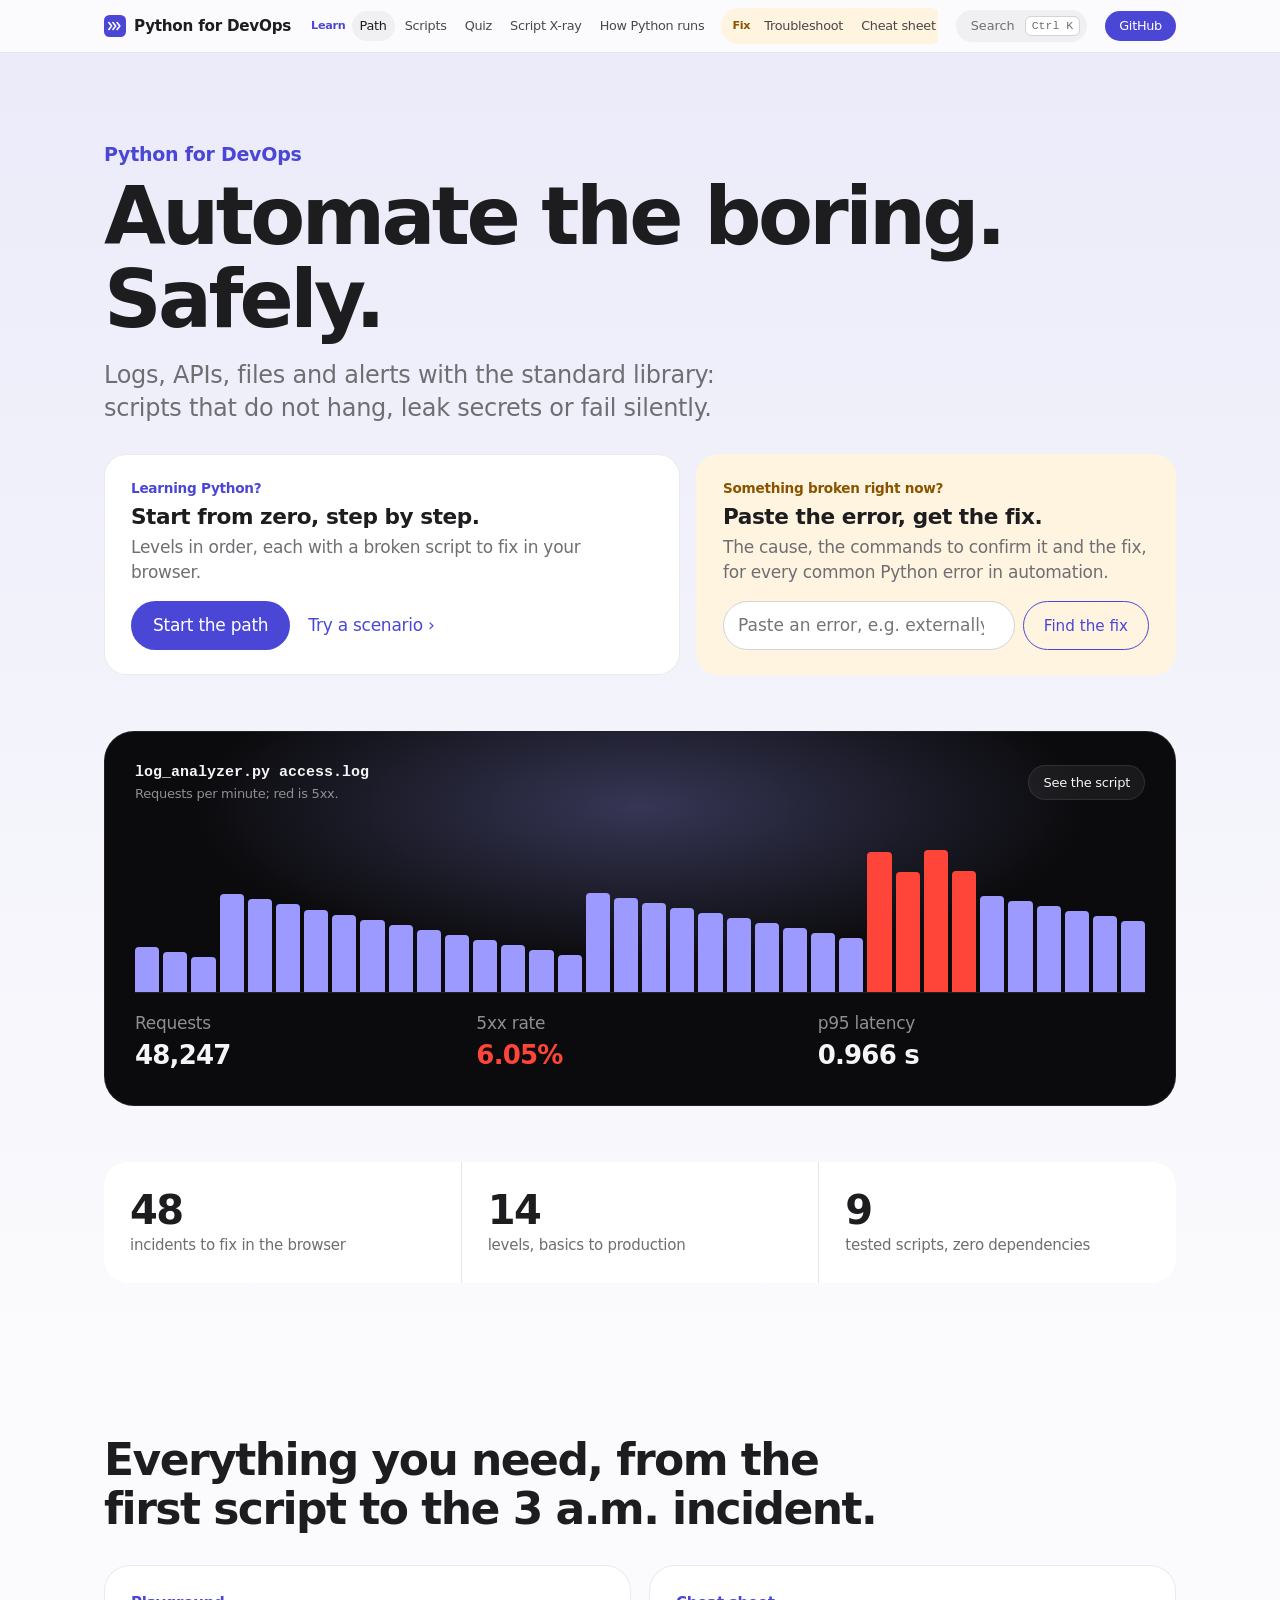
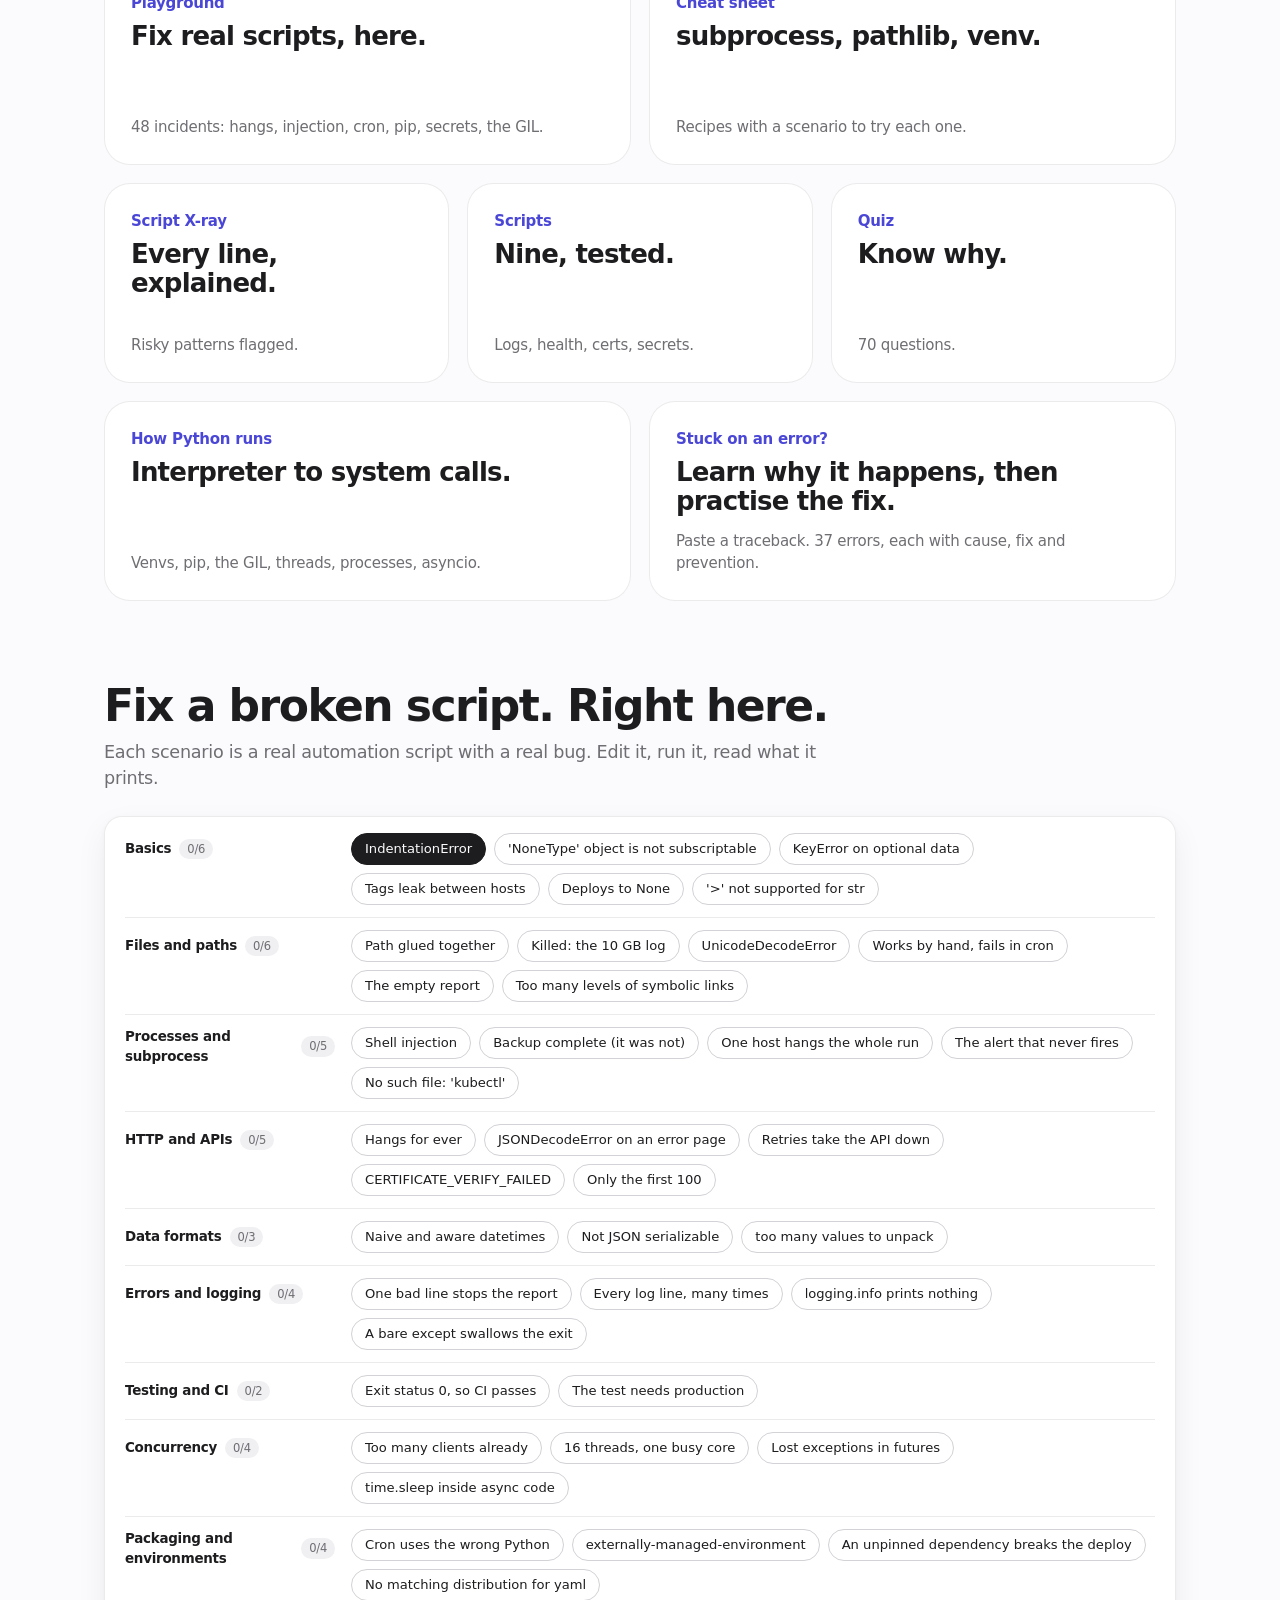
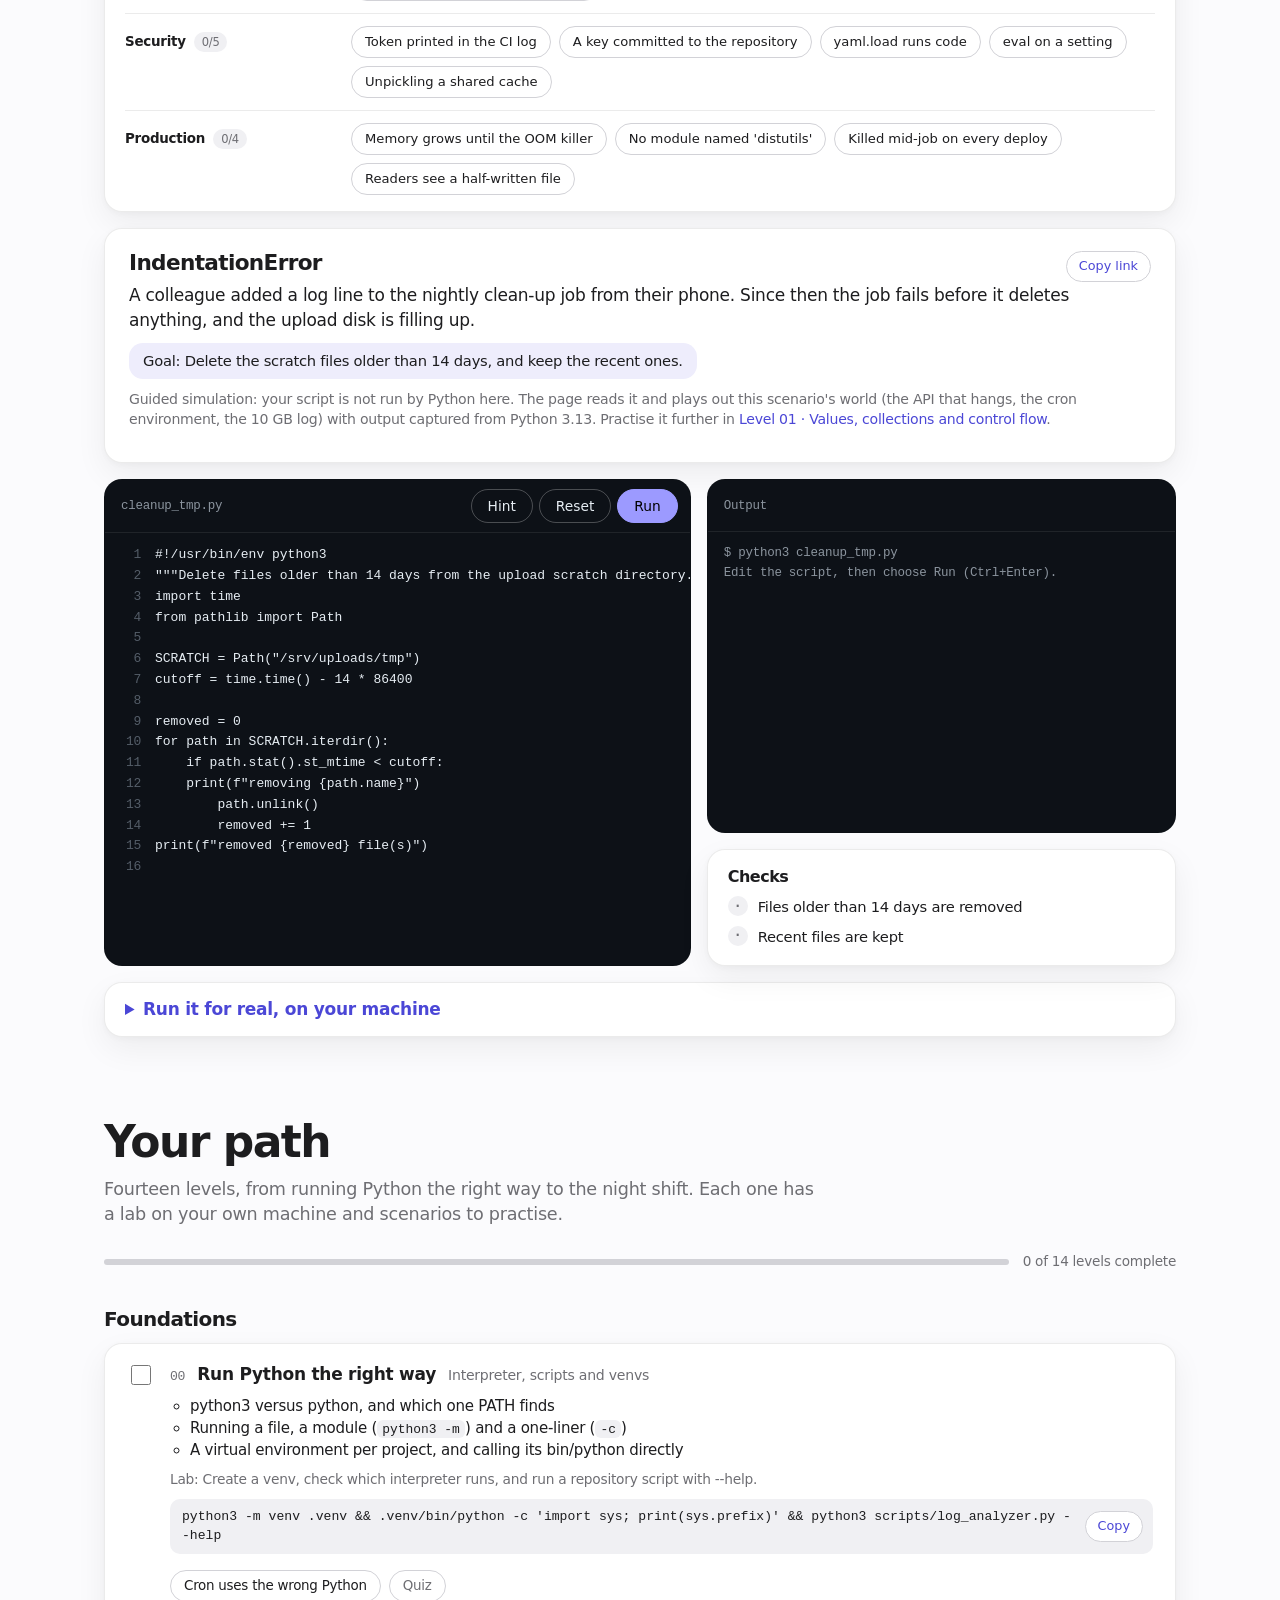
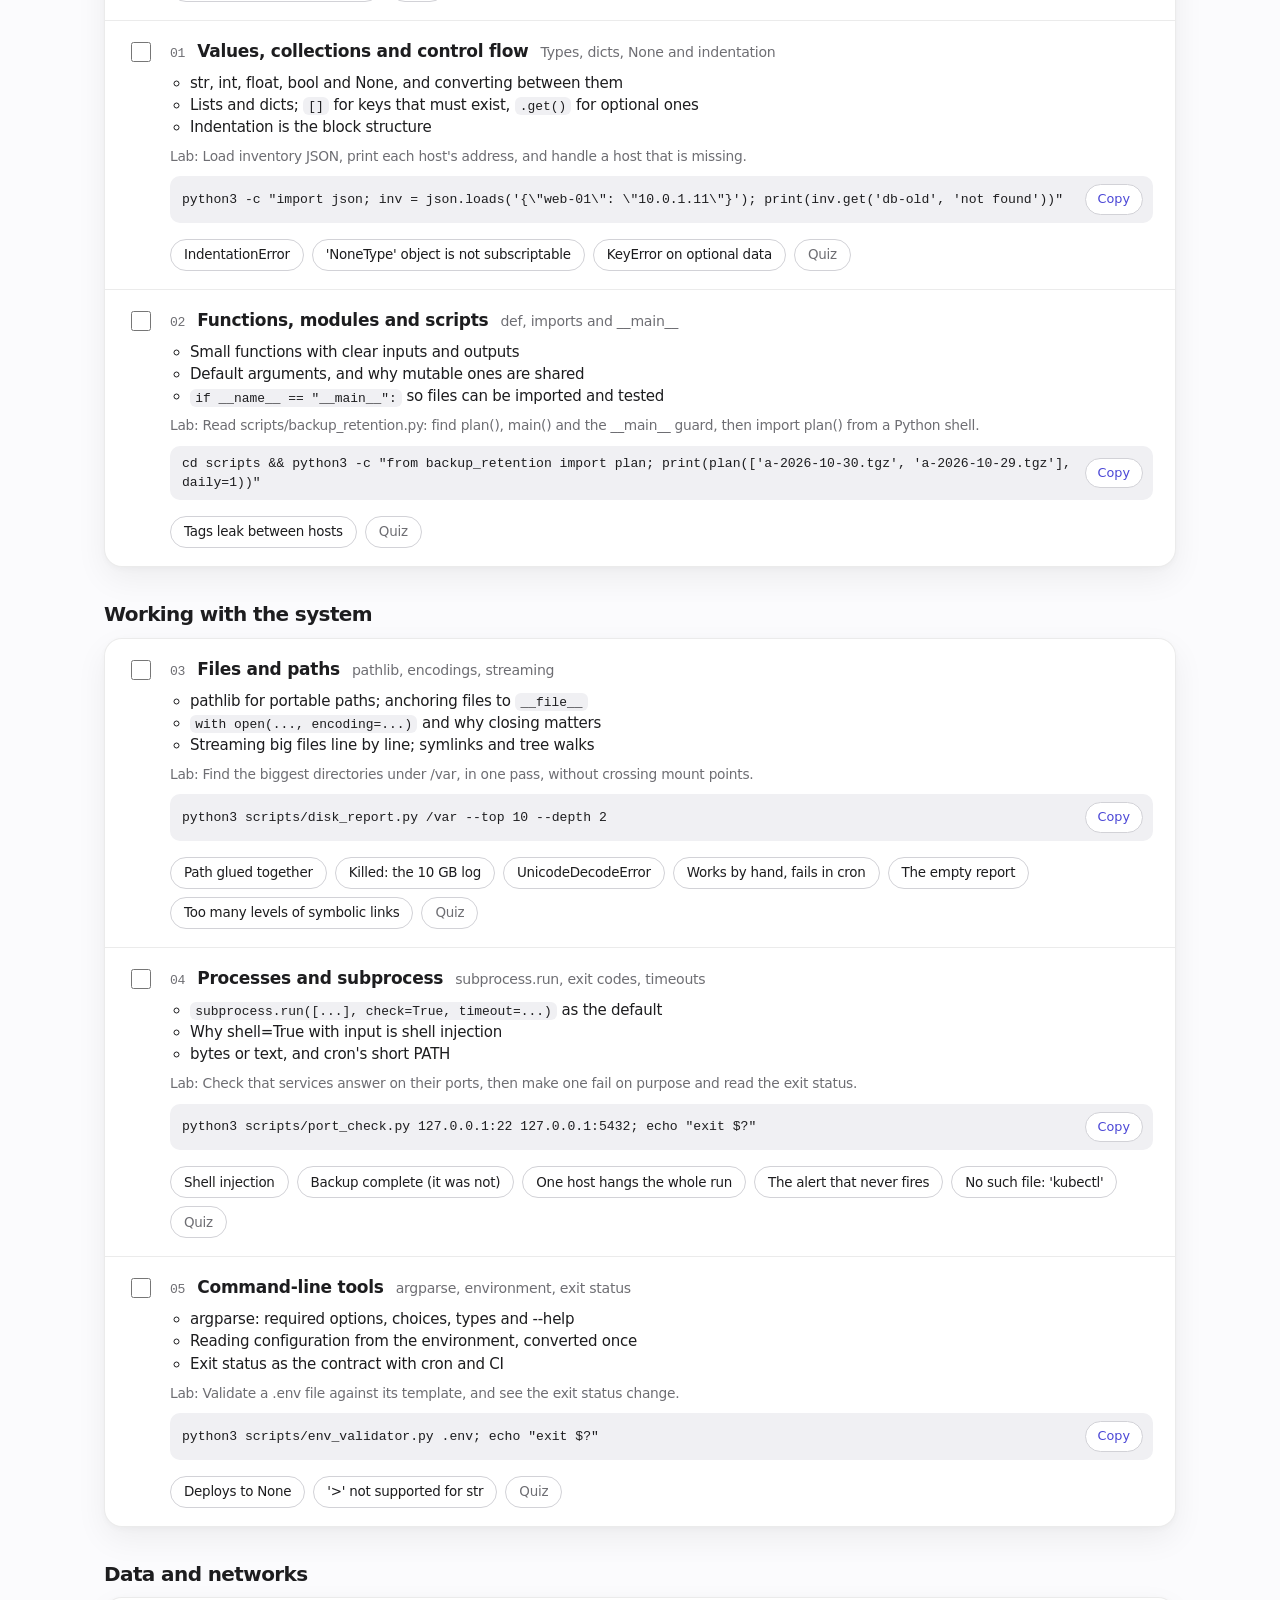
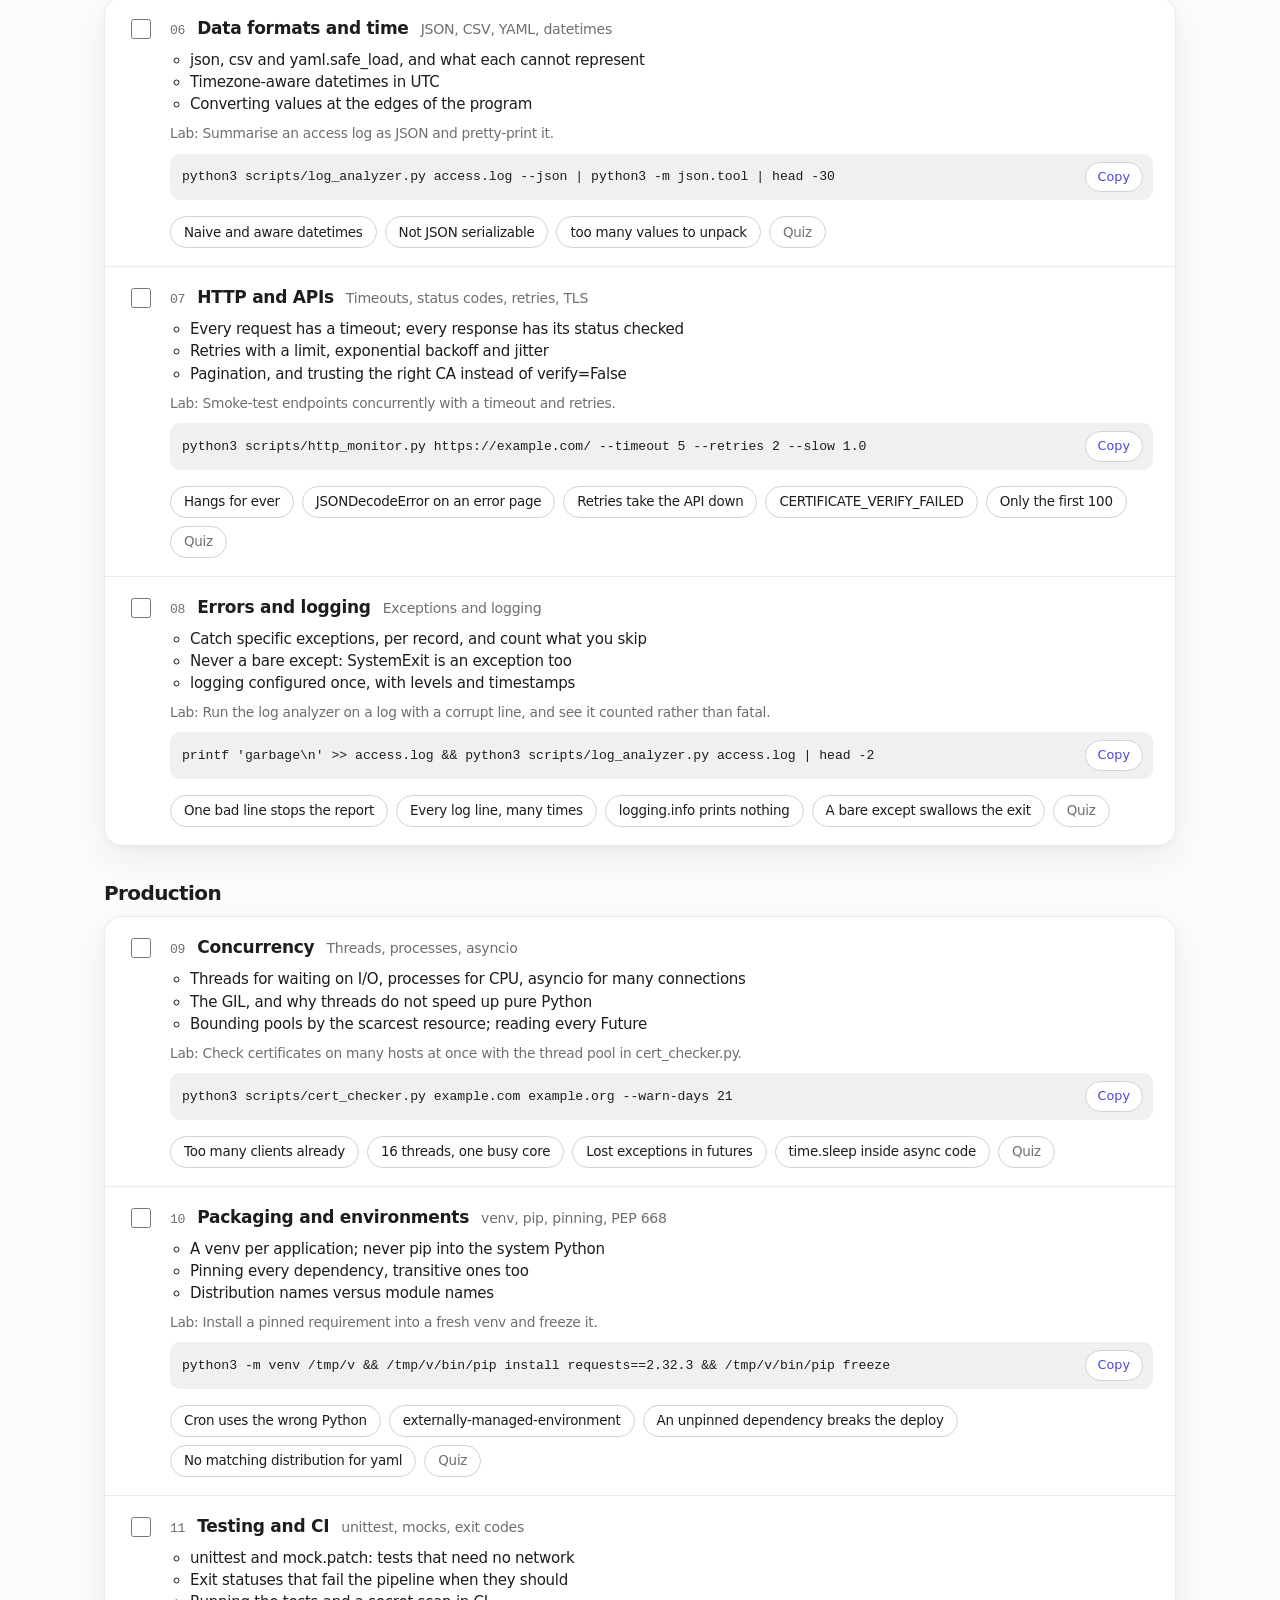
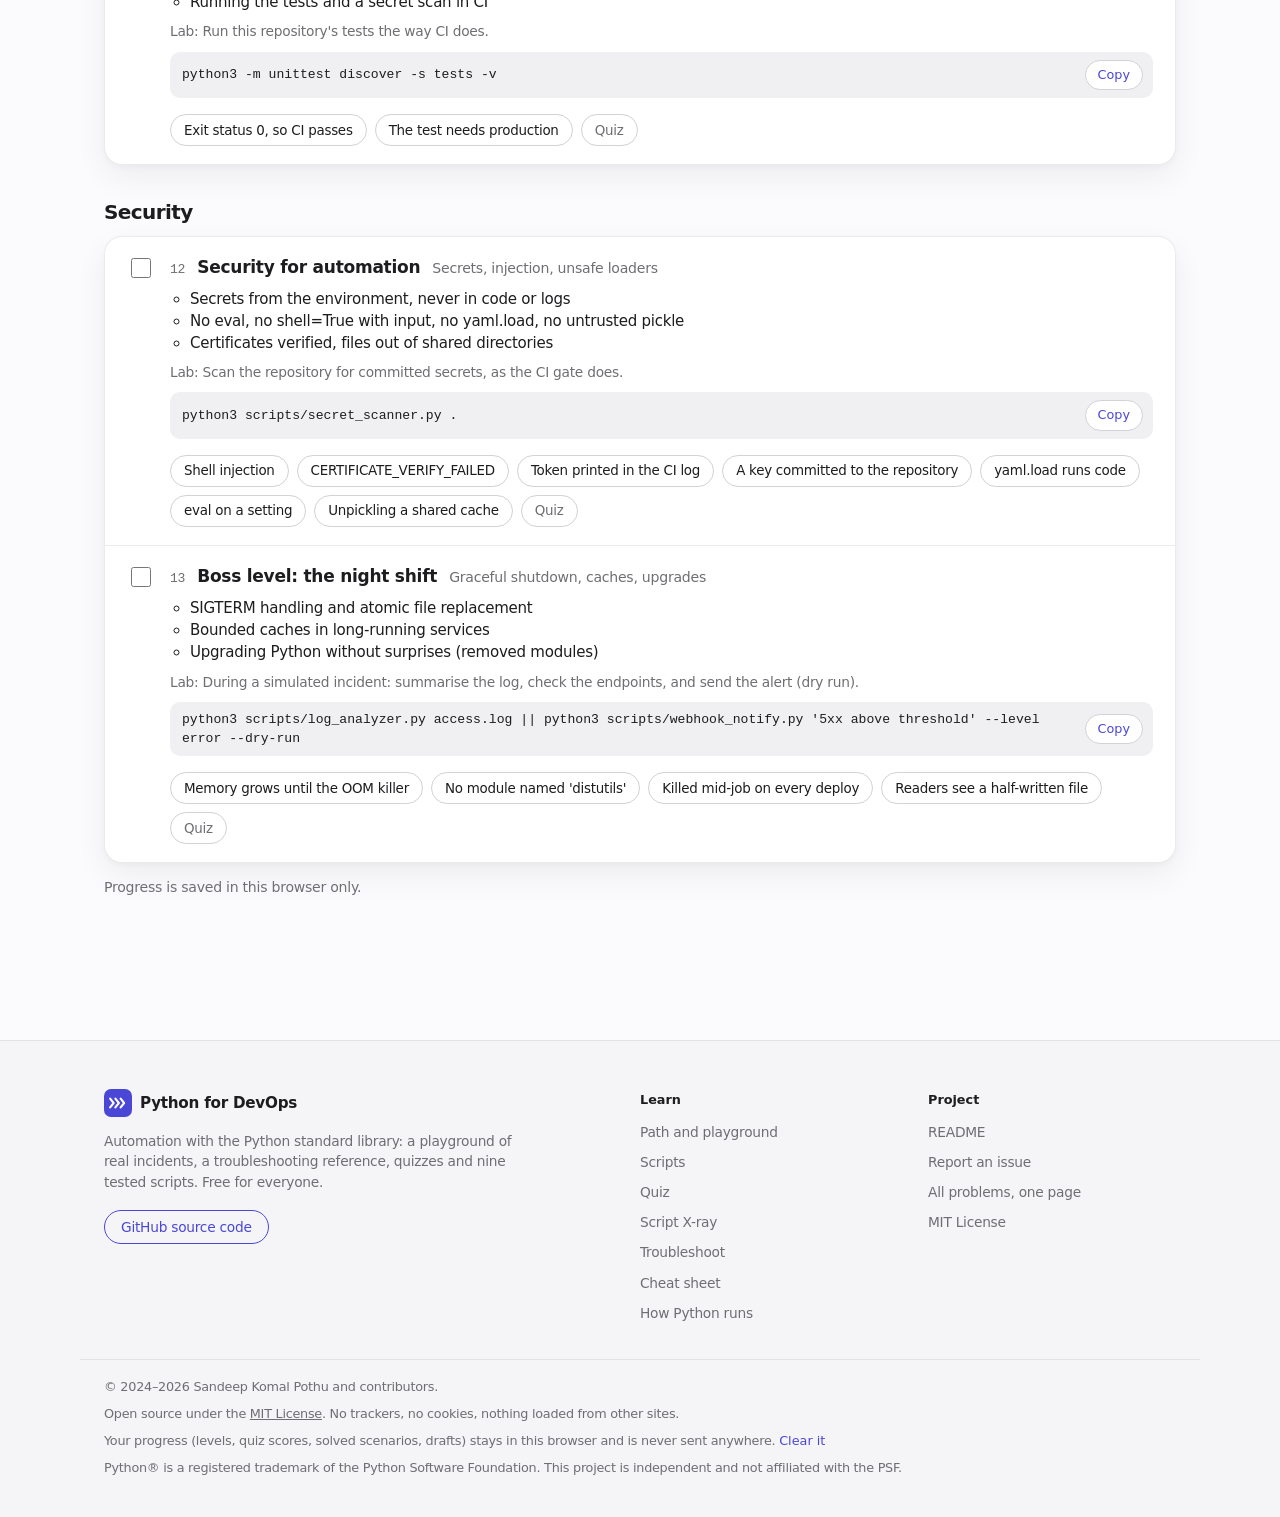
==== site/index.html @ 9e558838 "Split the site into Learn and Fix modes People arrive either to learn Python for automation or becau" ====
<!doctype html>
<html lang="en">
<head>
  <meta charset="utf-8">
  <meta name="viewport" content="width=device-width, initial-scale=1">
  <meta http-equiv="Content-Security-Policy" content="default-src 'self'; script-src 'self'; style-src 'self'; img-src 'self' data:; connect-src 'none'; base-uri 'none'; form-action 'none'">
  <meta name="description" content="Python for DevOps: fix 48 real automation incidents in the browser, from hanging HTTP calls and shell injection to cron, venv and pip errors. Script X-ray, a troubleshooting reference for common Python errors, quizzes and nine tested scripts.">
  <meta property="og:type" content="website">
  <meta property="og:title" content="Python for DevOps">
  <meta property="og:description" content="Automation scripts that do not hang, leak secrets or fail silently. Practise on 48 real incidents, look up Python errors, and X-ray your own scripts.">
  <meta property="og:url" content="https://sandeepkomal.github.io/python_scripts/">
  <link rel="canonical" href="https://sandeepkomal.github.io/python_scripts/">
  <title>Python for DevOps</title>
  <link rel="stylesheet" href="style.css">
  <link rel="icon" href="logo.svg" type="image/svg+xml">
</head>
<body>
  <a class="skip" href="#main">Skip to content</a>
  <header class="top">
    <div class="wrap top-inner">
      <a class="brand" href="#path" aria-label="Python for DevOps home">
        <img src="logo.svg" alt="" width="22" height="22">
        Python for DevOps
      </a>
      <nav aria-label="Sections">
        <div class="mode learn" role="group" aria-label="Learn">
          <span class="mode-k">Learn</span>
          <a href="#path" data-tab="path">Path</a>
          <a href="#scripts" data-tab="scripts">Scripts</a>
          <a href="#quiz" data-tab="quiz">Quiz</a>
          <a href="#xray" data-tab="xray">Script X-ray</a>
          <a href="#arch" data-tab="arch">How Python runs</a>
        </div>
        <div class="mode fix" role="group" aria-label="Fix">
          <span class="mode-k">Fix</span>
          <a href="#fix" data-tab="fix">Troubleshoot</a>
          <a href="#cheats" data-tab="cheats">Cheat sheet</a>
        </div>
      </nav>
      <button type="button" class="kbd-btn" id="palette-open" aria-label="Search the site (Ctrl+K)"><span>Search</span><kbd id="palette-key">Ctrl K</kbd></button>
      <a class="gh" id="gh-link" href="https://github.com/SandeepKomal/python_scripts">GitHub</a>
    </div>
  </header>

  <main id="main">
    <section id="tab-path" class="tab">
      <header class="hero">
        <div class="wrap">
          <p class="eyebrow">Python for DevOps</p>
          <h1>Automate the boring.<br>Safely.</h1>
          <p class="sub">Logs, APIs, files and alerts with the standard library: scripts that do not hang, leak secrets or fail silently.</p>
          <div class="doors">
            <div class="door learn">
              <p class="door-k">Learning Python?</p>
              <h2>Start from zero, step by step.</h2>
              <p>Levels in order, each with a broken script to fix in your browser.</p>
              <div class="actions">
                <a class="btn" href="#levels-title" id="cta-path">Start the path</a>
                <a class="link" href="#play/indent" id="cta-play">Try a scenario</a>
              </div>
            </div>
            <div class="door fix">
              <p class="door-k">Something broken right now?</p>
              <h2>Paste the error, get the fix.</h2>
              <p>The cause, the commands to confirm it and the fix, for every common Python error in automation.</p>
              <div class="door-search"><input id="door-q" type="search" placeholder="Paste an error, e.g. externally-managed-environment" aria-label="Paste an error" autocomplete="off"><button type="button" class="pill" id="door-go">Find the fix</button></div>
            </div>
          </div>
          <div class="stage" id="stage" aria-label="A live log analysis, as log_analyzer.py reports it"></div>
          <div class="stats" id="stats"></div>
        </div>
      </header>

      <div class="wrap">
        <section class="bento-block" aria-labelledby="bento-title">
          <h2 id="bento-title" class="section-title">Everything you need, from the first script to the 3 a.m. incident.</h2>
          <div class="bento" id="bento"></div>
        </section>

        <section class="playground" id="pg" aria-labelledby="pg-title">
          <div class="pg-head">
            <div>
              <h2 id="pg-title" class="section-title">Fix a broken script. Right here.</h2>
              <p class="section-sub">Each scenario is a real automation script with a real bug. Edit it, run it, read what it prints.</p>
            </div>
          </div>
          <div class="pg-scenarios" id="pg-scenarios" role="group" aria-label="Scenario"></div>
          <div class="pg-brief card">
            <div class="pg-brief-top">
              <h3 id="pg-title-now"></h3>
              <button type="button" class="copy" id="pg-copy" aria-label="Copy a link to this scenario">Copy link</button>
            </div>
            <p id="pg-story"></p>
            <p id="pg-goal" class="pg-goal" aria-live="polite"></p>
            <p class="note">Guided simulation: your script is not run by Python here. The page reads it and plays out this scenario's world (the API that hangs, the cron environment, the 10 GB log) with output captured from Python 3.13. Practise it further in <a id="pg-level" href="#path"></a>.</p>
          </div>
          <div class="pg-body">
            <div class="pg-editor">
              <div class="pg-bar"><span class="pg-file" id="pg-file"></span>
                <span class="pg-buttons">
                  <button type="button" class="pill small-pill" id="pg-hint-btn">Hint</button>
                  <button type="button" class="pill small-pill" id="pg-reset">Reset</button>
                  <button type="button" class="pill primary small-pill" id="pg-run">Run</button>
                </span>
              </div>
              <div class="pg-code-wrap">
                <div class="pg-gutter" id="pg-gutter" aria-hidden="true"></div>
                <textarea id="pg-code" spellcheck="false" autocapitalize="off" autocomplete="off" aria-label="Script editor. Tab indents, Ctrl+Enter runs, Escape then Tab leaves the editor."></textarea>
              </div>
            </div>
            <div class="pg-side">
              <div class="pg-term">
                <div class="pg-bar dark"><span>Output</span></div>
                <div class="pg-out" id="pg-out" role="log" aria-live="polite" aria-label="Output"></div>
              </div>
              <div class="card pg-status">
                <h3>Checks</h3>
                <ul class="pg-checks" id="pg-checks"></ul>
                <div id="pg-hint" aria-live="polite"></div>
              </div>
            </div>
          </div>
          <details class="card pg-real">
            <summary>Run it for real, on your machine</summary>
            <pre><code id="pg-real"></code></pre>
          </details>
        </section>

        <h2 class="section-title" id="levels-title">Your path</h2>
        <p class="section-sub">Fourteen levels, from running Python the right way to the night shift. Each one has a lab on your own machine and scenarios to practise.</p>
        <div class="progress-row">
          <div class="bar" role="progressbar" aria-label="Levels complete" aria-valuemin="0" aria-valuemax="14" id="bar"><span id="bar-fill"></span></div>
          <span id="bar-text"></span>
        </div>
        <div id="levels"></div>
        <p class="note">Progress is saved in this browser only.</p>
      </div>
    </section>

    <section id="tab-scripts" class="tab wrap" hidden>
      <h2>Nine scripts, tested and ready</h2>
      <p class="lede">The repository's <code>scripts/</code>: standard library only, Python 3.10 or newer, <code>--help</code>, safe defaults and exit codes for cron and CI. The samples are real runs.</p>
      <div id="scripts-list" class="scripts"></div>
    </section>

    <section id="tab-quiz" class="tab wrap" hidden>
      <h2>Quiz</h2>
      <p class="lede">Scenario questions for every level. You see right or wrong at once, with the reasoning.</p>
      <label class="field">Practise
        <select id="quiz-level"></select>
      </label>
      <div id="quiz-list"></div>
    </section>

    <section id="tab-xray" class="tab wrap" hidden>
      <h2>Script X-ray</h2>
      <p class="lede">Paste a Python script: every line explained, risky patterns flagged, missing essentials listed. Nothing leaves your browser; do not paste real secrets.</p>
      <div class="card xray-paste">
        <label for="xray-input" class="xray-paste-label">Your script</label>
        <textarea id="xray-input" rows="12" spellcheck="false" autocapitalize="off" placeholder="import subprocess&#10;..."></textarea>
        <p id="xray-error" class="xray-warn" hidden></p>
        <div class="xray-paste-actions">
          <button type="button" class="pill primary small-pill" id="xray-go">Explain</button>
          <span id="xray-examples"></span>
          <button type="button" class="pill small-pill" id="xray-clear">Clear</button>
          <span class="note">Ctrl+Enter explains.</span>
        </div>
      </div>
      <div id="xray-result" hidden>
        <p class="xray-result-title" id="xray-summary"></p>
        <div id="xray-review"></div>
        <div class="xray">
          <ol id="xray-lines" class="code" aria-label="Script lines"></ol>
          <aside id="xray-note" class="card" aria-live="polite"><p class="muted">Pick a line on the left.</p></aside>
        </div>
      </div>
    </section>

    <section id="tab-fix" class="tab wrap" hidden>
      <p class="mode-banner"><strong>Fix mode.</strong> For when something is broken right now. Learning Python instead? <a href="#path">Start the path</a>.</p>
      <h2>Stuck on an error?</h2>
      <p class="lede">Paste an error message or a whole traceback, or pick a symptom. Each answer explains why it happens, how to confirm it and how to fix and prevent it, then gives you a safe scenario to break and fix it yourself, so you recognise it next time. Every entry has its own link.</p>
      <label class="field wide">Search errors and symptoms
        <input id="fix-q" type="search" placeholder="Paste an error, e.g. externally-managed-environment" autocomplete="off">
      </label>
      <div id="fix-list" class="doctor-groups"></div>
      <div id="fix-out"></div>
      <p class="note">Also as one plain page, readable without JavaScript: <a href="problems.html">all problems and fixes</a>.</p>
    </section>

    <section id="tab-cheats" class="tab wrap" hidden>
      <h2>Cheat sheet</h2>
      <p class="lede">The recipes and commands people actually use. Try opens the scenario whose fix uses that recipe; Lab needs your own machine.</p>
      <label class="field">Search
        <input id="cheat-q" type="search" placeholder="subprocess, timeout, venv..." autocomplete="off">
      </label>
      <div id="cheat-out"></div>
    </section>

    <section id="tab-arch" class="tab wrap" hidden>
      <h2>How Python runs your script</h2>
      <p class="lede">From the shell that starts python3 to the system calls at the bottom. Point at a component, or tab to it, to read what it does and how it breaks.</p>
      <div class="arch" id="arch"></div>
      <h3 class="section-title small-title">The standard library for operations</h3>
      <div class="stdlib" id="stdlib"></div>
    </section>
  </main>

  <footer class="foot">
    <div class="wrap foot-grid">
      <div class="foot-brand">
        <a class="brand" href="#path"><img src="logo.svg" alt="" width="28" height="28">Python for DevOps</a>
        <p>Automation with the Python standard library: a playground of real incidents, a troubleshooting reference, quizzes and nine tested scripts. Free for everyone.</p>
        <a class="pill small-pill" href="https://github.com/SandeepKomal/python_scripts">GitHub source code</a>
      </div>
      <nav class="foot-col" aria-label="Learn">
        <h2>Learn</h2>
        <a href="#path">Path and playground</a>
        <a href="#scripts">Scripts</a>
        <a href="#quiz">Quiz</a>
        <a href="#xray">Script X-ray</a>
        <a href="#fix">Troubleshoot</a>
        <a href="#cheats">Cheat sheet</a>
        <a href="#arch">How Python runs</a>
      </nav>
      <nav class="foot-col" aria-label="Project">
        <h2>Project</h2>
        <a href="https://github.com/SandeepKomal/python_scripts#readme">README</a>
        <a href="https://github.com/SandeepKomal/python_scripts/issues">Report an issue</a>
        <a href="problems.html">All problems, one page</a>
        <a href="https://github.com/SandeepKomal/python_scripts/blob/main/LICENSE">MIT License</a>
      </nav>
    </div>
    <div class="wrap foot-base">
      <p>© 2024–2026 Sandeep Komal Pothu and contributors.</p>
      <p>Open source under the <a href="https://github.com/SandeepKomal/python_scripts/blob/main/LICENSE">MIT License</a>. No trackers, no cookies, nothing loaded from other sites.</p>
      <p>Your progress (levels, quiz scores, solved scenarios, drafts) stays in this browser and is never sent anywhere. <button type="button" class="link-btn" id="forget">Clear it</button></p>
      <p class="foot-tm">Python® is a registered trademark of the Python Software Foundation. This project is independent and not affiliated with the PSF.</p>
    </div>
  </footer>

  <dialog id="palette" class="palette" aria-label="Search">
    <input id="palette-input" type="text" placeholder="Jump to a scenario, error, level or section" autocomplete="off" aria-controls="palette-list">
    <ul id="palette-list" role="listbox"></ul>
    <p class="palette-foot muted"><kbd>↑</kbd> <kbd>↓</kbd> to move · <kbd>Enter</kbd> to open · <kbd>Esc</kbd> to close</p>
  </dialog>

  <script src="data.js"></script>
  <script src="quiz-bank.js"></script>
  <script src="app.js"></script>
  <script src="scenarios.js"></script>
  <script src="playground.js"></script>
  <script src="xray.js"></script>
  <script src="architecture.js"></script>
</body>
</html>
---- site/style.css ----
/* Python for DevOps. Calm product-page styling: system font, solid surfaces,
   hairline borders, one accent (#4b47d6, #9c9aff in dark mode). */
:root {
  --bg: #fbfbfd; --surface: #fff; --surface-2: #f5f5f7; --text: #1d1d1f; --muted: #6e6e73; --line: #d2d2d7; --hair: rgba(0, 0, 0, .08);
  --accent: #4b47d6; --accent-2: #9c9aff; --accent-soft: #eeedfc; --on-accent: #fff;
  --ok: #1d8a3a; --ok-soft: #e9f6ec; --bad: #d70015; --bad-soft: #fdecee; --warn: #c77700; --warn-text: #8a5300; --warn-soft: #fff4e0;
  --code-bg: #f0f0f3; --nav: #fbfbfd;
  --stage: #0b0b0d; --stage-text: #f5f5f7; --stage-muted: #8e8e93; --stage-line: rgba(255, 255, 255, .09);
  --term: #0d1117; --term-text: #e6edf3; --term-dim: #8b949e;
  --shadow: 0 2px 8px rgba(0, 0, 0, .04), 0 12px 32px rgba(0, 0, 0, .06);
  --radius: 18px; --radius-sm: 12px; --ease: cubic-bezier(.22, .8, .2, 1);
  color-scheme: light dark;
}
@media (prefers-color-scheme: dark) {
  :root {
    --bg: #000; --surface: #1c1c1e; --surface-2: #161617; --text: #f5f5f7; --muted: #a1a1a6; --line: #424245; --hair: rgba(255, 255, 255, .1);
    --accent: #9c9aff; --accent-soft: #23224a; --on-accent: #000;
    --ok: #30d158; --ok-soft: #0f2e18; --bad: #ff6961; --bad-soft: #3a1414; --warn: #ffb340; --warn-text: #ffcc80; --warn-soft: #3a2a0c;
    --code-bg: #2c2c2e; --nav: #161617; --shadow: none;
  }
}

* { box-sizing: border-box; }
html { -webkit-text-size-adjust: 100%; scroll-padding-top: 80px; }
body { margin: 0; background: var(--bg); color: var(--text); font: 17px/1.47 -apple-system, BlinkMacSystemFont, "SF Pro Text", "Helvetica Neue", "Segoe UI", system-ui, sans-serif; letter-spacing: -.015em; -webkit-font-smoothing: antialiased; }
a { color: var(--accent); text-decoration: none; }
a:hover { text-decoration: underline; }
code, pre, .mono { font-family: "SF Mono", ui-monospace, Menlo, Consolas, monospace; letter-spacing: 0; }
code, pre { font-size: .86em; }
:not(pre) > code { background: var(--code-bg); padding: .12em .4em; border-radius: 6px; }
pre { background: var(--code-bg); padding: 14px 16px; border-radius: var(--radius-sm); overflow-x: auto; margin: 0; line-height: 1.6; }
h1, h2, h3, h4 { letter-spacing: -.03em; line-height: 1.12; }
:focus-visible { outline: 3px solid var(--accent); outline-offset: 3px; border-radius: 8px; }
button { font: inherit; }
.wrap { max-width: 1120px; margin: 0 auto; padding: 0 24px; }
.skip { position: absolute; left: -9999px; }
.skip:focus { left: 16px; top: 8px; background: var(--surface); padding: 6px 10px; z-index: 30; }
.muted { color: var(--muted); }
.small { font-size: .86rem; }
.note { color: var(--muted); font-size: .88rem; }
.lede { color: var(--muted); font-size: 1.15rem; margin: -6px 0 24px; max-width: 700px; }
.ok { color: var(--ok); } .bad { color: var(--bad); }
.card { background: var(--surface); border-radius: var(--radius); box-shadow: var(--shadow); border: 1px solid var(--hair); padding: 22px 24px; }
.visually-hidden { position: absolute; width: 1px; height: 1px; overflow: hidden; clip-path: inset(50%); }

/* Navigation */
.top { position: sticky; top: 0; z-index: 20; background: var(--nav); border-bottom: 1px solid var(--hair); }
.top-inner { display: flex; align-items: center; gap: 18px; height: 52px; }
.brand { display: flex; align-items: center; gap: 8px; font-weight: 600; font-size: .95rem; color: var(--text); white-space: nowrap; }
.brand:hover { text-decoration: none; }
.top nav { display: flex; align-items: center; gap: 6px; overflow-x: auto; flex: 1; justify-content: center; scrollbar-width: none; }
.top nav a { color: var(--text); opacity: .8; padding: 6px 8px; border-radius: 99px; white-space: nowrap; font-size: .8rem; }
.top nav a:hover { opacity: 1; text-decoration: none; }
.top nav a[aria-current="page"] { opacity: 1; background: var(--code-bg); font-weight: 500; }
/* Two modes: Learn (the course) and Fix (the reference for something broken now). */
.mode { display: flex; align-items: center; gap: 2px; padding: 3px; border-radius: 99px; }
.mode-k { font-size: .7rem; font-weight: 600; padding: 0 4px 0 8px; color: var(--accent); }
.mode.fix { background: var(--warn-soft); }
.mode.fix .mode-k { color: var(--warn-text); }
.mode.fix a[aria-current="page"] { background: var(--surface); }
.gh { font-size: .8rem; font-weight: 500; color: var(--on-accent); background: var(--accent); border-radius: 99px; padding: 6px 14px; }
.gh:hover { text-decoration: none; }
.kbd-btn { display: inline-flex; align-items: center; gap: 10px; font-size: .8rem; color: var(--muted); background: var(--code-bg); border: 1px solid transparent; border-radius: 99px; padding: 5px 6px 5px 14px; cursor: pointer; }
kbd { font: 500 .72rem/1 "SF Mono", ui-monospace, Menlo, monospace; color: var(--muted); background: var(--surface); border: 1px solid var(--line); border-radius: 6px; padding: 3px 6px; }

/* Hero: immersive, washed in the accent in light mode, the stage colour in dark mode. */
.hero { padding: 88px 0 72px; background: linear-gradient(180deg, color-mix(in srgb, var(--accent) 9%, var(--bg)), var(--bg)); }
.eyebrow { color: var(--accent); font-weight: 600; font-size: 19px; margin: 0 0 6px; }
.hero h1 { font-size: clamp(44px, 7vw, 80px); line-height: 1.04; letter-spacing: -.045em; font-weight: 700; margin: 0 0 18px; }
.hero .sub { font-size: clamp(19px, 2.2vw, 24px); color: var(--muted); line-height: 1.35; max-width: 660px; margin: 0 0 30px; }
.actions { display: flex; gap: 18px; flex-wrap: wrap; align-items: center; }
.btn { border-radius: 99px; padding: 12px 22px; font-size: 17px; background: var(--accent); color: var(--on-accent); }
.btn:hover, .link:hover { text-decoration: none; }
.link { font-size: 17px; }
.link::after { content: " ›"; }
.doors { display: grid; grid-template-columns: 1.2fr 1fr; gap: 16px; }
.door { padding: 24px 26px; border-radius: 22px; border: 1px solid var(--hair); background: var(--surface); display: flex; flex-direction: column; gap: 6px; }
.door h2 { margin: 0; font-size: 1.35rem; letter-spacing: -.02em; }
.door p { margin: 0; color: var(--muted); }
.door .door-k { font-size: .85rem; font-weight: 600; color: var(--accent); }
.door.fix { background: var(--warn-soft); border-color: transparent; }
.door.fix .door-k { color: var(--warn-text); }
.door .actions { margin-top: 10px; }
.door-search { display: flex; gap: 8px; margin-top: 10px; }
.door-search input[type="search"] { flex: 1; min-width: 0; border-radius: 99px; }
.mode-banner { margin: 32px 0 0; padding: 12px 16px; border-radius: 12px; background: var(--warn-soft); font-size: .95rem; }
.mode-banner strong { color: var(--warn-text); }
.stage { position: relative; margin-top: 56px; background: var(--stage); color: var(--stage-text); border-radius: 30px; padding: 30px; overflow: hidden; isolation: isolate; border: 1px solid var(--stage-line); }
.stage::before { content: ""; position: absolute; inset: -40% -10% auto; height: 120%; background: radial-gradient(closest-side, color-mix(in srgb, var(--accent-2) 30%, transparent), transparent 70%); z-index: -1; pointer-events: none; }
.stage-bar { display: flex; justify-content: space-between; align-items: center; gap: 12px; margin-bottom: 20px; font-size: 13px; color: var(--stage-muted); }
.stage-bar strong { color: var(--stage-text); font-weight: 600; font-size: 15px; }
.toggle { border: 1px solid var(--stage-line); background: rgba(255, 255, 255, .06); color: var(--stage-text); border-radius: 99px; padding: 7px 14px; font-size: 13px; white-space: nowrap; }
.toggle:hover { text-decoration: none; border-color: var(--accent-2); }
.chart { display: flex; align-items: flex-end; gap: 4px; height: 170px; border-bottom: 1px solid var(--stage-line); }
.chart i { flex: 1; border-radius: 4px 4px 0 0; background: var(--accent-2); transition: height .5s var(--ease), background .3s; }
.chart i.err { background: #ff453a; }
.readout { display: grid; grid-template-columns: repeat(3, 1fr); gap: 14px; margin-top: 18px; }
.readout b { display: block; font-size: 26px; letter-spacing: -.03em; }
.readout .ok { color: #30d158; } .readout .bad { color: #ff453a; }
.dim { color: var(--stage-muted); }
.stats { display: grid; grid-template-columns: repeat(3, 1fr); gap: 1px; background: var(--hair); border-radius: 22px; overflow: hidden; margin: 56px 0 0; }
.stats div { background: var(--surface); padding: 26px; }
.stats b { display: block; font-size: 40px; letter-spacing: -.04em; line-height: 1.1; }
.stats span { color: var(--muted); font-size: 15px; }
@media (prefers-color-scheme: dark) {
  .hero { background: var(--stage); }
  .stats { background: var(--stage-line); }
  .stats div { background: #161618; }
}

.section-title { font-size: clamp(30px, 4.2vw, 44px); letter-spacing: -.035em; font-weight: 700; margin: 80px 0 10px; max-width: 800px; }
.small-title { font-size: 1.6rem; margin-top: 48px; }
.section-sub { color: var(--muted); font-size: 1.1rem; margin: 0 0 24px; max-width: 720px; }
.bento { display: grid; grid-template-columns: repeat(6, 1fr); gap: 18px; margin-top: 32px; }
.tile { background: var(--surface); border: 1px solid var(--hair); border-radius: 26px; padding: 26px; grid-column: span 2; min-height: 200px; display: flex; flex-direction: column; justify-content: space-between; color: var(--text); transition: transform .35s var(--ease), box-shadow .35s var(--ease); }
.tile:hover { text-decoration: none; transform: translateY(-3px); box-shadow: 0 18px 40px -22px rgba(0, 0, 0, .3); }
.tile.wide { grid-column: span 3; }
.tile .k { color: var(--accent); font-weight: 600; font-size: 15px; }
.tile h3 { font-size: 26px; margin: 8px 0 0; }
.tile p { color: var(--muted); margin: 10px 0 0; font-size: 15px; }

/* Buttons and chips */
.pill { display: inline-flex; align-items: center; justify-content: center; min-height: 40px; padding: 0 20px; border-radius: 99px; font-size: .95rem; color: var(--accent); background: transparent; border: 1px solid var(--accent); cursor: pointer; }
.pill:hover { text-decoration: none; background: var(--accent-soft); }
.pill.primary { background: var(--accent); color: var(--on-accent); }
.small-pill { min-height: 34px; padding: 0 16px; font-size: .86rem; }
.chips { display: flex; flex-wrap: wrap; gap: 8px; align-items: center; margin-top: 12px; }
.chip { display: inline-flex; align-items: center; min-height: 32px; font-size: .84rem; border: 1px solid var(--line); background: var(--surface); color: var(--text); padding: 4px 13px; border-radius: 99px; cursor: pointer; line-height: 1.3; }
.chip:hover { text-decoration: none; border-color: var(--accent); }
.chip.quiet { color: var(--muted); }
.copy { font-size: .8rem; border: 1px solid var(--line); background: var(--surface); color: var(--accent); padding: 5px 12px; border-radius: 99px; cursor: pointer; flex: none; white-space: nowrap; }
.copy:hover { text-decoration: none; border-color: var(--accent); }
.copy.lab { color: var(--muted); }
.link-btn { color: var(--accent); background: none; border: 0; padding: 0; cursor: pointer; }
.link-btn:hover { text-decoration: underline; }

/* Playground: an editor beside the output */
.playground { margin-top: 24px; scroll-margin-top: 64px; }
.pg-scenarios { margin: 0 0 16px; padding: 4px 20px; background: var(--surface); border: 1px solid var(--hair); border-radius: var(--radius); box-shadow: var(--shadow); }
.pg-group { display: grid; grid-template-columns: 210px minmax(0, 1fr); align-items: start; gap: 8px 16px; padding: 12px 0; }
.pg-group + .pg-group { border-top: 1px solid var(--hair); }
.pg-group-name { display: flex; align-items: center; gap: 8px; min-height: 32px; font-size: .84rem; font-weight: 600; }
.pg-group-count, .count { font-size: .72rem; font-weight: 500; color: var(--muted); background: var(--code-bg); border-radius: 99px; padding: 2px 8px; font-variant-numeric: tabular-nums; }
.pg-group-count.done { color: var(--ok); }
.pg-group-items { display: flex; flex-wrap: wrap; gap: 8px; }
.pg-scn { font-size: .82rem; display: inline-flex; align-items: center; gap: 6px; min-height: 32px; padding: 3px 13px; border-radius: 99px; border: 1px solid var(--line); background: var(--surface); color: var(--text); cursor: pointer; text-align: left; }
.pg-scn:hover { border-color: var(--accent); }
.pg-scn[aria-pressed="true"] { background: var(--text); color: var(--bg); border-color: var(--text); }
.pg-scn-done { color: var(--ok); font-weight: 700; }
.pg-scn[aria-pressed="true"] .pg-scn-done { color: inherit; }
.pg-brief { margin-bottom: 16px; }
.pg-brief-top { display: flex; justify-content: space-between; align-items: flex-start; gap: 12px; }
.pg-brief h3 { margin: 0 0 8px; font-size: 1.35rem; }
.pg-brief p { margin: 0 0 10px; }
.pg-goal { display: inline-block; font-size: .92rem; font-weight: 500; padding: 7px 14px; border-radius: 14px; background: var(--accent-soft); color: var(--text); }
.pg-goal.done { background: var(--ok-soft); color: var(--ok); }
.pg-body { display: grid; grid-template-columns: minmax(0, 1.25fr) minmax(0, 1fr); gap: 16px; align-items: stretch; }
.pg-editor, .pg-term { background: var(--term); color: var(--term-text); border-radius: var(--radius); border: 1px solid var(--hair); overflow: hidden; display: flex; flex-direction: column; min-width: 0; }
.pg-bar { display: flex; align-items: center; justify-content: space-between; gap: 10px; padding: 9px 12px 9px 16px; border-bottom: 1px solid rgba(255, 255, 255, .08); font: .78rem "SF Mono", ui-monospace, Menlo, monospace; color: var(--term-dim); min-height: 52px; }
.pg-buttons { display: flex; gap: 6px; }
.pg-editor .pill { color: var(--term-text); border-color: rgba(255, 255, 255, .25); }
.pg-editor .pill:hover { background: rgba(255, 255, 255, .08); }
.pg-editor .pill.primary { background: var(--accent-2); border-color: var(--accent-2); color: #000; }
.pg-code-wrap { display: flex; flex: 1; min-height: 420px; position: relative; }
.pg-gutter { flex: none; width: 44px; overflow: hidden; padding: 12px 8px 12px 0; text-align: right; font: 13px/1.6 "SF Mono", ui-monospace, Menlo, monospace; color: #545d68; user-select: none; }
.pg-gutter span { display: block; }
.pg-gutter span.err { color: #ff7b72; font-weight: 700; }
#pg-code { flex: 1; min-width: 0; resize: none; border: 0; outline: none; background: transparent; color: var(--term-text); caret-color: var(--accent-2); padding: 12px 14px 12px 6px; font: 13px/1.6 "SF Mono", ui-monospace, Menlo, Consolas, monospace; white-space: pre; overflow: auto; tab-size: 4; }
.pg-editor:focus-within { border-color: var(--accent); }
.pg-side { display: flex; flex-direction: column; gap: 16px; min-width: 0; }
.pg-out { overflow: auto; padding: 12px 16px; height: 300px; font: 12.5px/1.55 "SF Mono", ui-monospace, Menlo, Consolas, monospace; }
.pg-line { white-space: pre-wrap; word-break: break-word; min-height: 1.55em; }
.pg-line.cmd { color: #79c0ff; }
.pg-line.err { color: #ffa198; }
.pg-line.dim { color: var(--term-dim); }
.pg-line.ok { color: #56d364; font-weight: 600; white-space: pre-wrap; }
.pg-status h3 { margin: 0 0 10px; font-size: 1rem; }
.pg-status { padding: 18px 20px; }
.pg-checks { list-style: none; padding: 0; margin: 0; display: grid; gap: 8px; font-size: .92rem; }
.pg-checks li { display: flex; gap: 10px; align-items: flex-start; }
.pg-check-dot { flex: none; display: inline-grid; place-items: center; width: 20px; height: 20px; border-radius: 50%; background: var(--code-bg); color: var(--muted); font-size: .72rem; font-weight: 700; }
.pg-checks li.ok .pg-check-dot { background: var(--ok); color: #fff; }
.pg-checks li.bad .pg-check-dot { background: var(--bad); color: #fff; }
#pg-hint p { margin: 14px 0 0; font-size: .92rem; padding: 10px 12px; border-radius: 10px; background: var(--accent-soft); }
.pg-real { margin-top: 16px; padding: 14px 20px; }
.pg-real summary { cursor: pointer; font-weight: 600; color: var(--accent); }
.pg-real pre { margin-top: 12px; white-space: pre-wrap; word-break: break-word; }

/* Path */
.progress-row { display: flex; align-items: center; gap: 14px; margin: 6px 0 8px; }
.bar { flex: 1; height: 6px; background: var(--line); border-radius: 99px; overflow: hidden; }
.bar span { display: block; height: 100%; width: 0; background: var(--accent); transition: width .5s var(--ease); }
#bar-text { color: var(--muted); font-size: .85rem; white-space: nowrap; }
.stage-name { font-size: 1.25rem; margin: 36px 0 12px; }
.levels { list-style: none; padding: 0; margin: 0; background: var(--surface); border-radius: var(--radius); box-shadow: var(--shadow); border: 1px solid var(--hair); overflow: hidden; }
.level { display: grid; grid-template-columns: auto minmax(0, 1fr); gap: 16px; padding: 18px 22px; border-top: 1px solid var(--hair); scroll-margin-top: 70px; }
.level:first-child { border-top: 0; }
.level input { width: 20px; height: 20px; margin-top: 3px; accent-color: var(--ok); }
.level-head { display: flex; flex-wrap: wrap; align-items: baseline; gap: 4px 12px; }
.level .num { font: .82rem "SF Mono", ui-monospace, Menlo, monospace; color: var(--muted); }
.level.done strong { color: var(--muted); }
.topic { color: var(--muted); font-size: .88rem; }
.level .learn { margin: 8px 0; padding-left: 20px; font-size: .94rem; }
.lab { display: grid; gap: 6px; }
.lab-cmd { display: flex; align-items: center; gap: 10px; background: var(--code-bg); border-radius: 10px; padding: 8px 10px 8px 12px; margin: 4px 0; min-width: 0; }
.lab-cmd code { flex: 1; min-width: 0; background: none; padding: 0; overflow-wrap: anywhere; font-size: .82rem; }

/* Scripts */
.scripts { display: grid; grid-template-columns: repeat(2, minmax(0, 1fr)); gap: 18px; }
.script h3 { margin: 0; font-size: 1.3rem; }
.script-head { display: flex; justify-content: space-between; align-items: baseline; gap: 10px; flex-wrap: wrap; }
.script h4 { margin: 16px 0 6px; font-size: .85rem; color: var(--muted); }
.script p { margin: 8px 0 0; }
pre.sample { font-size: .78rem; max-height: 320px; }

/* Quiz */
.field { display: flex; flex-direction: column; gap: 6px; font-size: .9rem; color: var(--muted); max-width: 560px; margin-bottom: 22px; }
.field.wide { max-width: 760px; }
select, input[type="search"] { font: inherit; color: var(--text); background: var(--surface); border: 1px solid var(--line); border-radius: var(--radius-sm); padding: 11px 14px; }
select:focus, input[type="search"]:focus { border-color: var(--accent); outline: none; box-shadow: 0 0 0 4px var(--accent-soft); }
.score { position: sticky; top: 60px; z-index: 5; background: var(--surface); box-shadow: var(--shadow); border: 1px solid var(--hair); border-radius: var(--radius); padding: 14px 20px; margin-bottom: 18px; }
.score .result { margin: 8px 0 0; }
.question { margin-bottom: 16px; }
.question h3 { font-size: 1.12rem; margin: 0 0 16px; font-weight: 600; line-height: 1.35; letter-spacing: -.02em; }
.tag { margin: 0 0 6px; font-size: .78rem; color: var(--muted); }
.options { display: grid; gap: 10px; }
.opt { font-size: 1rem; text-align: left; color: var(--text); background: var(--surface-2); border: 1px solid var(--line); border-radius: var(--radius-sm); padding: 13px 16px; cursor: pointer; }
.opt:hover:not(:disabled) { border-color: var(--accent); }
.opt:disabled { cursor: default; }
.opt.right { border-color: var(--ok); background: var(--ok-soft); }
.opt.right::before { content: "✓  "; color: var(--ok); font-weight: 700; }
.opt.wrong { border-color: var(--bad); background: var(--bad-soft); }
.opt.wrong::before { content: "✕  "; color: var(--bad); font-weight: 700; }
.opt:disabled:not(.right):not(.wrong) { opacity: .55; }
.feedback { margin: 14px 0 0; }
.feedback:empty { display: none; }
.feedback.ok strong { color: var(--ok); }
.feedback.bad strong { color: var(--bad); }

/* Script X-ray */
.xray-paste { margin-bottom: 18px; }
.xray-paste-label { display: block; font-weight: 600; margin-bottom: 8px; }
#xray-input { width: 100%; font: .86rem/1.6 "SF Mono", ui-monospace, Menlo, Consolas, monospace; color: var(--text); background: var(--code-bg); border: 1px solid transparent; border-radius: var(--radius-sm); padding: 12px 14px; resize: vertical; }
#xray-input:focus { outline: none; border-color: var(--accent); }
.xray-paste-actions { display: flex; flex-wrap: wrap; align-items: center; gap: 10px; margin-top: 12px; }
#xray-examples { display: contents; }
.xray-result-title { font-weight: 600; margin: 0 0 10px; }
.xray-missing { margin-bottom: 14px; }
.xray-missing summary { cursor: pointer; font-weight: 600; color: var(--warn-text); }
.xray-review { margin: 6px 0 0; padding-left: 20px; font-size: .92rem; }
.xray { display: grid; grid-template-columns: minmax(0, 1.3fr) minmax(0, 1fr); gap: 18px; align-items: start; }
.code { list-style: none; margin: 0; padding: 10px 0; background: var(--surface); border: 1px solid var(--hair); box-shadow: var(--shadow); border-radius: var(--radius); overflow-x: auto; counter-reset: ln; }
.code li { counter-increment: ln; display: flex; }
.code li::before { content: counter(ln); width: 38px; flex: none; text-align: right; padding-right: 12px; color: var(--muted); font: .76rem/2.1 "SF Mono", ui-monospace, Menlo, monospace; opacity: .6; }
.code > #xray-note { display: block; margin: 6px 10px 10px; }
.line { flex: 1; text-align: left; border: 0; background: transparent; color: var(--text); font: .82rem/2.1 "SF Mono", ui-monospace, Menlo, Consolas, monospace; white-space: pre; padding: 0 14px 0 4px; cursor: pointer; border-radius: 6px; }
.line:hover, .line.on { background: var(--accent-soft); }
.line.on { box-shadow: inset 3px 0 0 var(--accent); }
.line.blank { cursor: default; }
.line.blank:hover { background: none; }
.line.warn { box-shadow: inset 3px 0 0 var(--warn); }
.line.unknown { color: var(--muted); }
#xray-note { position: sticky; top: 72px; }
#xray-note pre { margin-bottom: 12px; white-space: pre-wrap; }
.xray-warn { color: var(--warn-text); background: var(--warn-soft); padding: 8px 12px; border-radius: 10px; font-size: .92rem; }

/* Troubleshoot */
.doctor-groups { margin: 0 0 20px; padding: 4px 20px; background: var(--surface); border: 1px solid var(--hair); border-radius: var(--radius); box-shadow: var(--shadow); }
.doctor-group { display: grid; grid-template-columns: 200px minmax(0, 1fr); gap: 8px 16px; padding: 12px 0; }
.doctor-group + .doctor-group { border-top: 1px solid var(--hair); }
.doctor-group-name { display: flex; align-items: center; gap: 8px; min-height: 32px; font-size: .84rem; font-weight: 600; }
.doctor-group-items { display: flex; flex-wrap: wrap; gap: 8px; }
#fix-out { scroll-margin-top: 72px; }
.fix h3 { margin: 0 0 12px; font: 600 1.1rem "SF Mono", ui-monospace, Menlo, monospace; overflow-wrap: anywhere; }
.fix h4 { margin: 18px 0 6px; font-size: .86rem; color: var(--muted); }
.fix p, .fix ul { margin: 0; }
.fix ul { padding-left: 20px; }
.learn-it { margin-top: 24px; padding: 18px 20px; border-radius: 14px; background: var(--accent-soft); border: 1px solid var(--hair); }
.fix .learn-it h4 { margin-top: 0; color: var(--text); }
.learn-it > p { margin: 4px 0 0; }
pre.err-text { color: var(--bad); background: var(--bad-soft); white-space: pre-wrap; word-break: break-word; }

/* Cheat sheet */
.group { font-size: 1rem; color: var(--muted); margin: 28px 0 10px; }
.cheats { list-style: none; padding: 0; margin: 0; background: var(--surface); border: 1px solid var(--hair); box-shadow: var(--shadow); border-radius: var(--radius); overflow: hidden; }
.cheats li { display: flex; align-items: center; justify-content: space-between; gap: 14px; padding: 12px 18px; border-top: 1px solid var(--hair); }
.cheats li:first-child { border-top: 0; }
.cheats li > div:first-child { display: flex; flex-direction: column; gap: 3px; min-width: 0; }
.cheats code { background: none; padding: 0; overflow-wrap: anywhere; }
.cheats .muted { font-size: .86rem; }
.cheat-actions { display: flex; gap: 6px; flex: none; }

/* Architecture */
.arch-figure { position: relative; background: var(--surface); border: 1px solid var(--hair); border-radius: var(--radius); box-shadow: var(--shadow); padding: 20px; }
.arch-svg { display: block; width: 100%; height: auto; font-family: inherit; }
.arch-panel { fill: var(--surface-2); stroke: var(--line); stroke-width: 1; }
.arch-panel-label { fill: var(--muted); font-size: 12px; font-weight: 600; }
.arch-edge { fill: none; stroke: var(--line); stroke-width: 1.5; transition: stroke .15s, opacity .15s; }
.arch-edge.is-on { stroke: var(--accent); stroke-width: 2; stroke-dasharray: 6 5; animation: arch-flow .9s linear infinite; }
@keyframes arch-flow { to { stroke-dashoffset: -11; } }
#arch-arrow path { fill: var(--line); }
#arch-arrow-on path { fill: var(--accent); }
.arch-dot { fill: var(--accent); stroke: var(--surface); stroke-width: 2; opacity: 0; }
.arch-dot.is-on { opacity: 1; }
.arch-box { cursor: pointer; outline: none; transition: opacity .15s; }
.arch-box rect { fill: var(--surface); stroke: var(--line); stroke-width: 1; transition: fill .15s, stroke .15s; }
.arch-name { fill: var(--text); font-weight: 600; text-anchor: middle; }
.arch-short { fill: var(--muted); text-anchor: middle; }
.arch-box:hover rect, .arch-box.is-on rect { fill: var(--accent-soft); stroke: var(--accent); stroke-width: 2; }
.arch-box.is-near rect { stroke: var(--accent); }
.arch-box:focus-visible rect { stroke: var(--accent); stroke-width: 3; }
.has-focus .arch-box:not(.is-on):not(.is-near), .has-focus .arch-edge:not(.is-on) { opacity: .4; }
.arch-tour { display: flex; align-items: center; gap: 14px; margin-top: 14px; flex-wrap: wrap; }
.arch-caption { margin: 0; color: var(--muted); font-size: .95rem; flex: 1; min-width: 220px; }
.arch-step { display: inline-block; margin-right: 8px; padding: 1px 8px; border-radius: 99px; background: var(--accent-soft); color: var(--accent); font-size: .78rem; font-weight: 600; font-variant-numeric: tabular-nums; }
.arch-tip { position: absolute; left: 0; top: 0; width: 300px; pointer-events: none; background: var(--surface); border: 1px solid var(--hair); border-radius: var(--radius-sm); box-shadow: var(--shadow); padding: 14px 16px; z-index: 2; opacity: 0; visibility: hidden; transition: opacity .16s var(--ease), visibility .16s; }
.arch-tip.is-shown { opacity: 1; visibility: visible; }
.arch-tip h3 { margin: 0 0 4px; font-size: 1rem; }
.arch-tip p { margin: 0 0 8px; font-size: .86rem; line-height: 1.45; }
.arch-detail { margin-top: 16px; }
.arch-detail h3 { margin: 0 0 6px; }
.arch-detail h4 { margin: 14px 0 4px; font-size: .85rem; color: var(--muted); }
.arch-detail p, .arch-detail ul { margin: 0; font-size: .94rem; }
.arch-detail pre { margin-top: 6px; font-size: .8rem; white-space: pre-wrap; word-break: break-word; }
.arch-where { color: var(--accent); font-size: .78rem; font-weight: 600; margin: 0 0 2px; }
.stdlib { display: grid; grid-template-columns: repeat(3, minmax(0, 1fr)); gap: 14px; margin-top: 18px; }
.stdlib-card { padding: 18px; }
.stdlib-card h4 { margin: 0 0 4px; font: 600 1rem "SF Mono", ui-monospace, Menlo, monospace; color: var(--accent); }
.stdlib-card p { margin: 0 0 10px; font-size: .9rem; color: var(--muted); }
.stdlib-card pre { font-size: .76rem; white-space: pre-wrap; word-break: break-word; margin-bottom: 10px; }

/* Palette */
.palette { width: min(600px, calc(100vw - 32px)); margin: 12vh auto auto; padding: 0; border: 1px solid var(--hair); border-radius: var(--radius); background: var(--surface); color: var(--text); box-shadow: 0 24px 64px rgba(0, 0, 0, .2); }
.palette::backdrop { background: rgba(0, 0, 0, .3); }
#palette-input { width: 100%; font: inherit; font-size: 1.1rem; color: var(--text); background: transparent; border: 0; border-bottom: 1px solid var(--hair); padding: 18px 20px; outline: none; }
#palette-list { list-style: none; margin: 0; padding: 8px; max-height: 50vh; overflow-y: auto; }
#palette-list li { display: flex; justify-content: space-between; gap: 16px; padding: 10px 12px; border-radius: 10px; cursor: pointer; }
#palette-list li[aria-selected="true"] { background: var(--accent-soft); }
.pal-kind { color: var(--muted); font-size: .78rem; flex: none; }
.palette-foot { font-size: .76rem; margin: 0; padding: 10px 20px 14px; border-top: 1px solid var(--hair); }

/* Footer */
main { min-height: 70vh; padding-bottom: 40px; }
.tab > h2 { font-size: clamp(2rem, 4.5vw, 3rem); margin: 48px 0 14px; }
.tab > .mode-banner + h2 { margin-top: 28px; }
.foot { margin-top: 88px; background: var(--surface-2); border-top: 1px solid var(--hair); color: var(--muted); font-size: .86rem; }
.foot-grid { display: grid; grid-template-columns: 2fr 1fr 1fr; gap: 40px; padding-top: 48px; padding-bottom: 36px; }
.foot-brand p { margin: 14px 0 18px; max-width: 420px; }
.foot-col { display: flex; flex-direction: column; gap: 10px; }
.foot-col h2 { margin: 4px 0; font-size: .8rem; color: var(--text); letter-spacing: 0; }
.foot-col a { color: var(--muted); width: fit-content; }
.foot-col a:hover { color: var(--text); text-decoration: none; }
.foot-base { display: flex; flex-direction: column; gap: 8px; border-top: 1px solid var(--hair); padding-top: 18px; padding-bottom: 40px; font-size: .8rem; }
.foot-base p { margin: 0; }
.foot-base a { color: inherit; text-decoration: underline; }

/* Motion: only where it says what changed. */
@keyframes in { from { opacity: 0; transform: translateY(6px); } }
@keyframes pop { 0% { opacity: 0; transform: scale(.4); } 60% { transform: scale(1.25); } 100% { opacity: 1; transform: none; } }
.tab.tab-in { animation: in .24s var(--ease) both; }
.pg-goal.done, .feedback.ok, .feedback.bad { animation: in .24s var(--ease) both; }
.pg-scn.just-solved .pg-scn-done, .pg-group-count.bump { display: inline-block; animation: pop .5s var(--ease) both; }

@media (max-width: 900px) {
  .pg-body, .xray { grid-template-columns: minmax(0, 1fr); }
  .scripts, .stdlib { grid-template-columns: minmax(0, 1fr); }
  .pg-group, .doctor-group { grid-template-columns: minmax(0, 1fr); }
  #xray-note { position: static; }
}
@media (max-width: 760px) {
  body { font-size: 16px; }
  .wrap { padding: 0 16px; }
  .top-inner { gap: 6px 10px; flex-wrap: wrap; height: auto; padding-top: 8px; padding-bottom: 6px; }
  .gh { display: none; }
  .brand { flex: 1; }
  .kbd-btn span { display: none; }
  .kbd-btn { padding: 5px; }
  .top nav { order: 3; flex-basis: 100%; justify-content: flex-start; }
  .mode { flex-wrap: wrap; justify-content: center; }
  .doors { grid-template-columns: minmax(0, 1fr); }
  .door-search { flex-direction: column; }
  .hero { padding: 48px 0 48px; }
  .stage { padding: 20px; border-radius: 24px; margin-top: 40px; }
  .stage-bar { flex-wrap: wrap; }
  .readout b { font-size: 20px; }
  .stats, .bento { grid-template-columns: minmax(0, 1fr); }
  .tile, .tile.wide { grid-column: auto; min-height: 0; }
  .pg-code-wrap { min-height: 340px; }
  .pg-scenarios { padding: 4px 14px; }
  .level { padding: 16px; }
  .cheats li { flex-direction: column; align-items: stretch; gap: 10px; }
  .foot-grid { grid-template-columns: 1fr 1fr; gap: 28px; }
  .foot-brand { grid-column: 1 / -1; }
  .card { padding: 18px; }
  .arch-figure { padding: 10px; }
}
@media (prefers-reduced-motion: reduce) {
  *, *::before, *::after { transition: none !important; animation: none !important; }
}

/* problems.html: the plain, script-free reference */
.problems h1 { font-size: clamp(2rem, 4.5vw, 3rem); margin: 24px 0 12px; }
.problems nav h2 { font-size: 1rem; margin: 12px 0 6px; }
.problems nav ul { margin: 0; padding-left: 20px; columns: 2 280px; }
.problems .fix { margin-top: 20px; scroll-margin-top: 16px; }
.problems .fix h2 { font: 600 1.15rem "SF Mono", ui-monospace, Menlo, monospace; margin: 0 0 12px; overflow-wrap: anywhere; }
.problems .fix h3 { margin: 18px 0 6px; font-size: .86rem; color: var(--muted); }
.pg-buttons .pill { font-family: -apple-system, BlinkMacSystemFont, "SF Pro Text", "Segoe UI", system-ui, sans-serif; }
@media (max-width: 760px) { .top nav { flex-wrap: wrap; justify-content: center; overflow: visible; } }
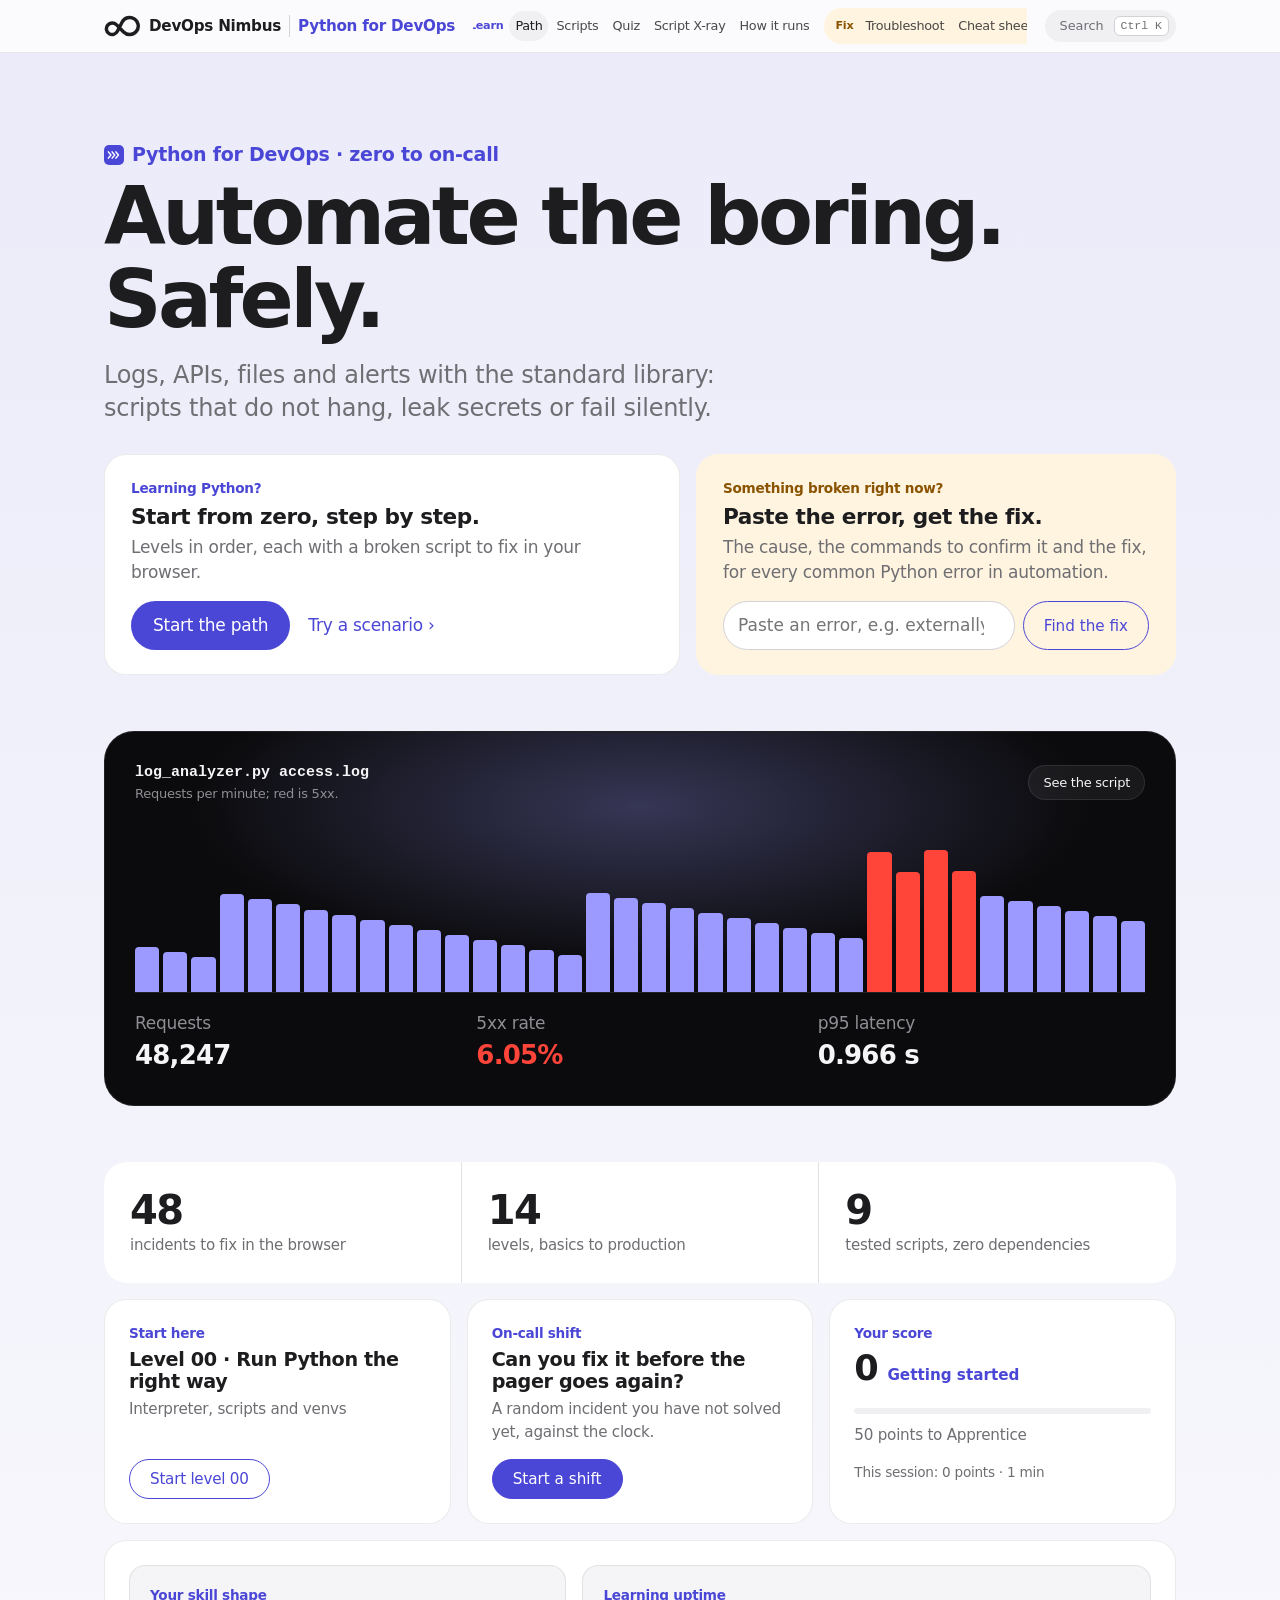
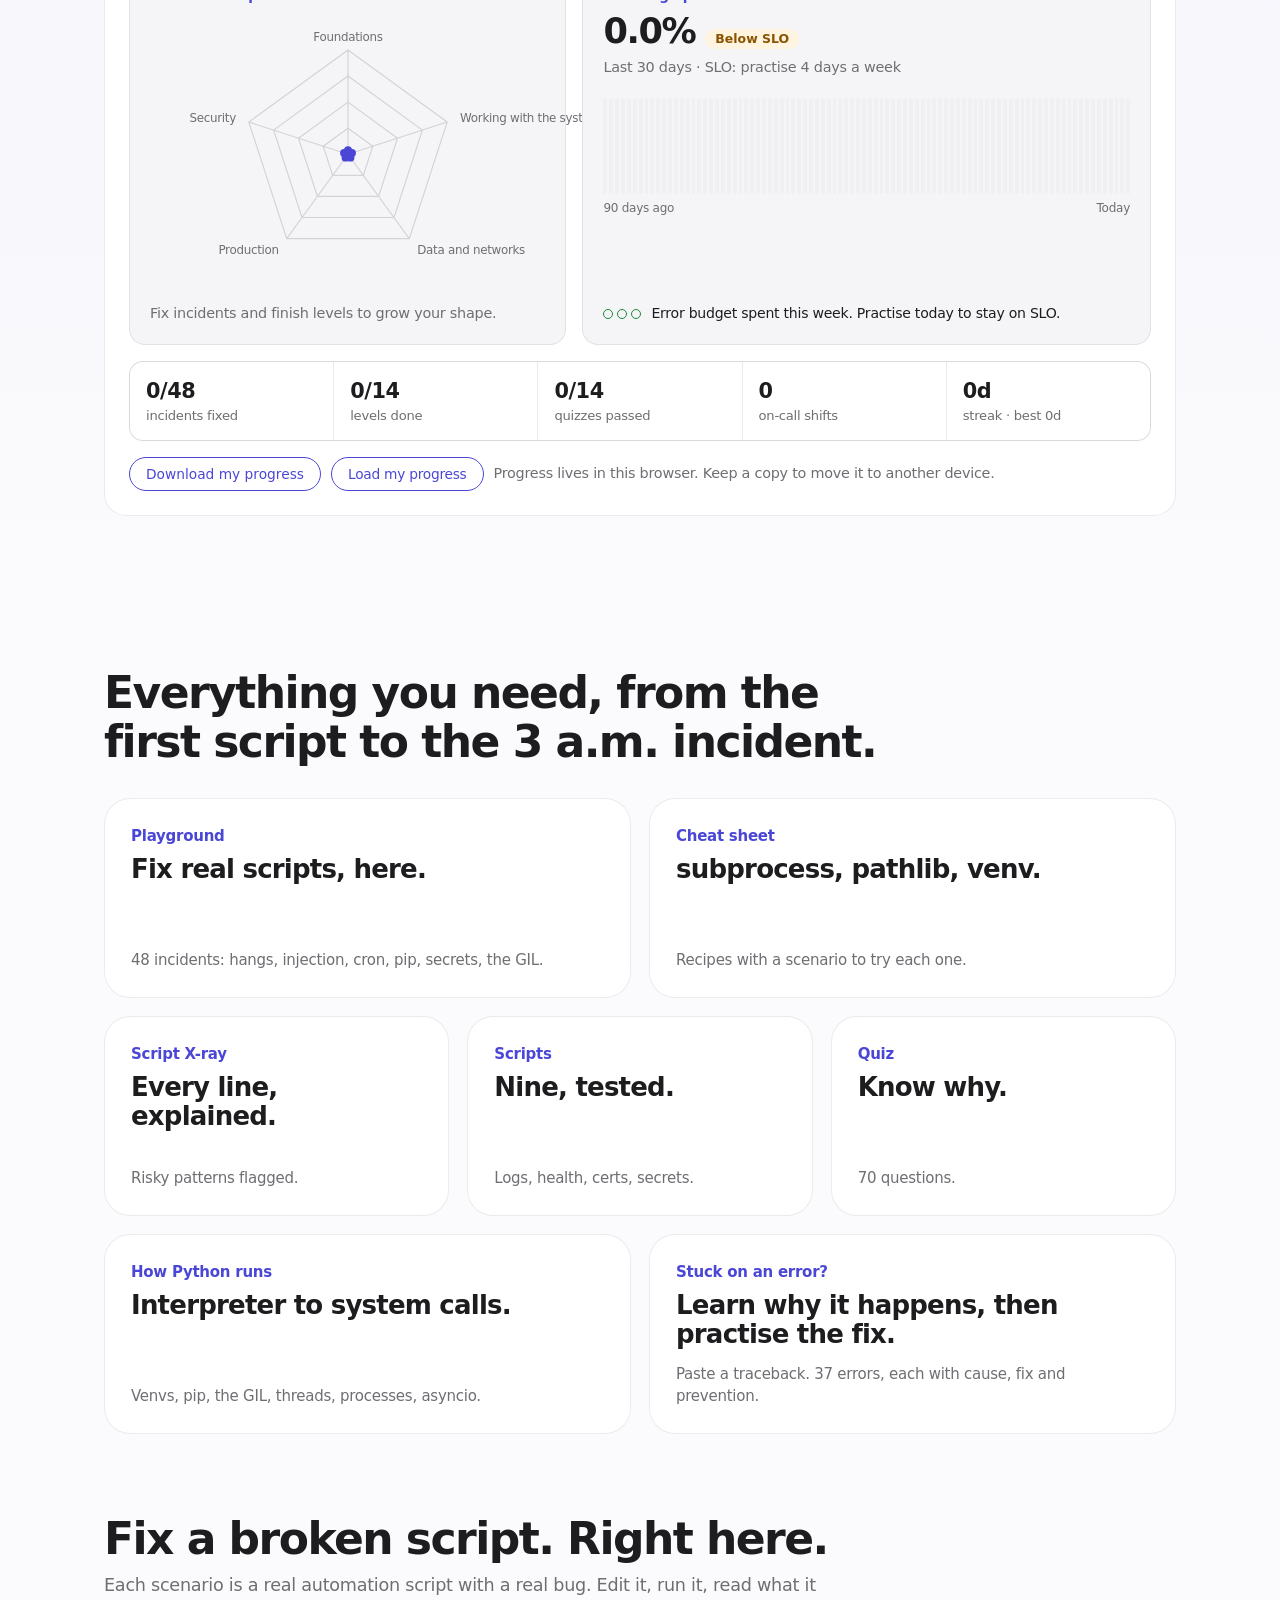
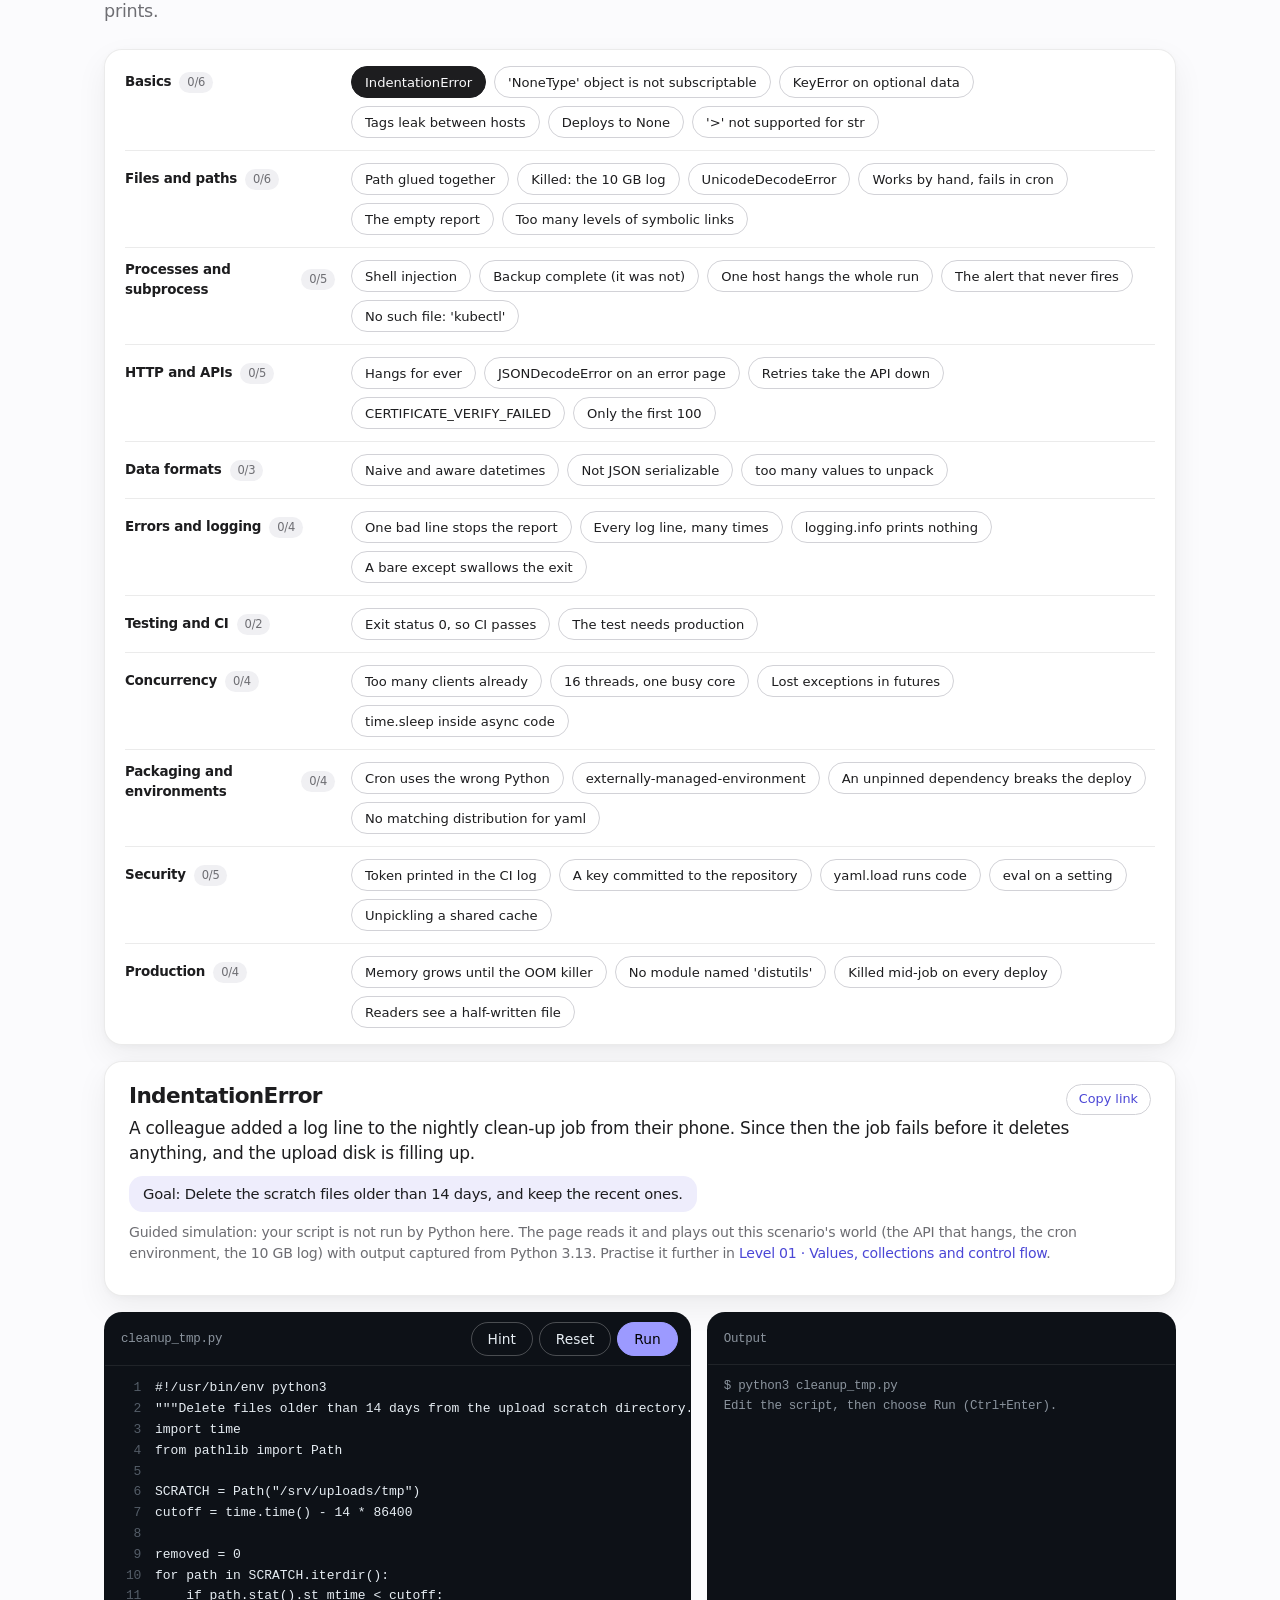
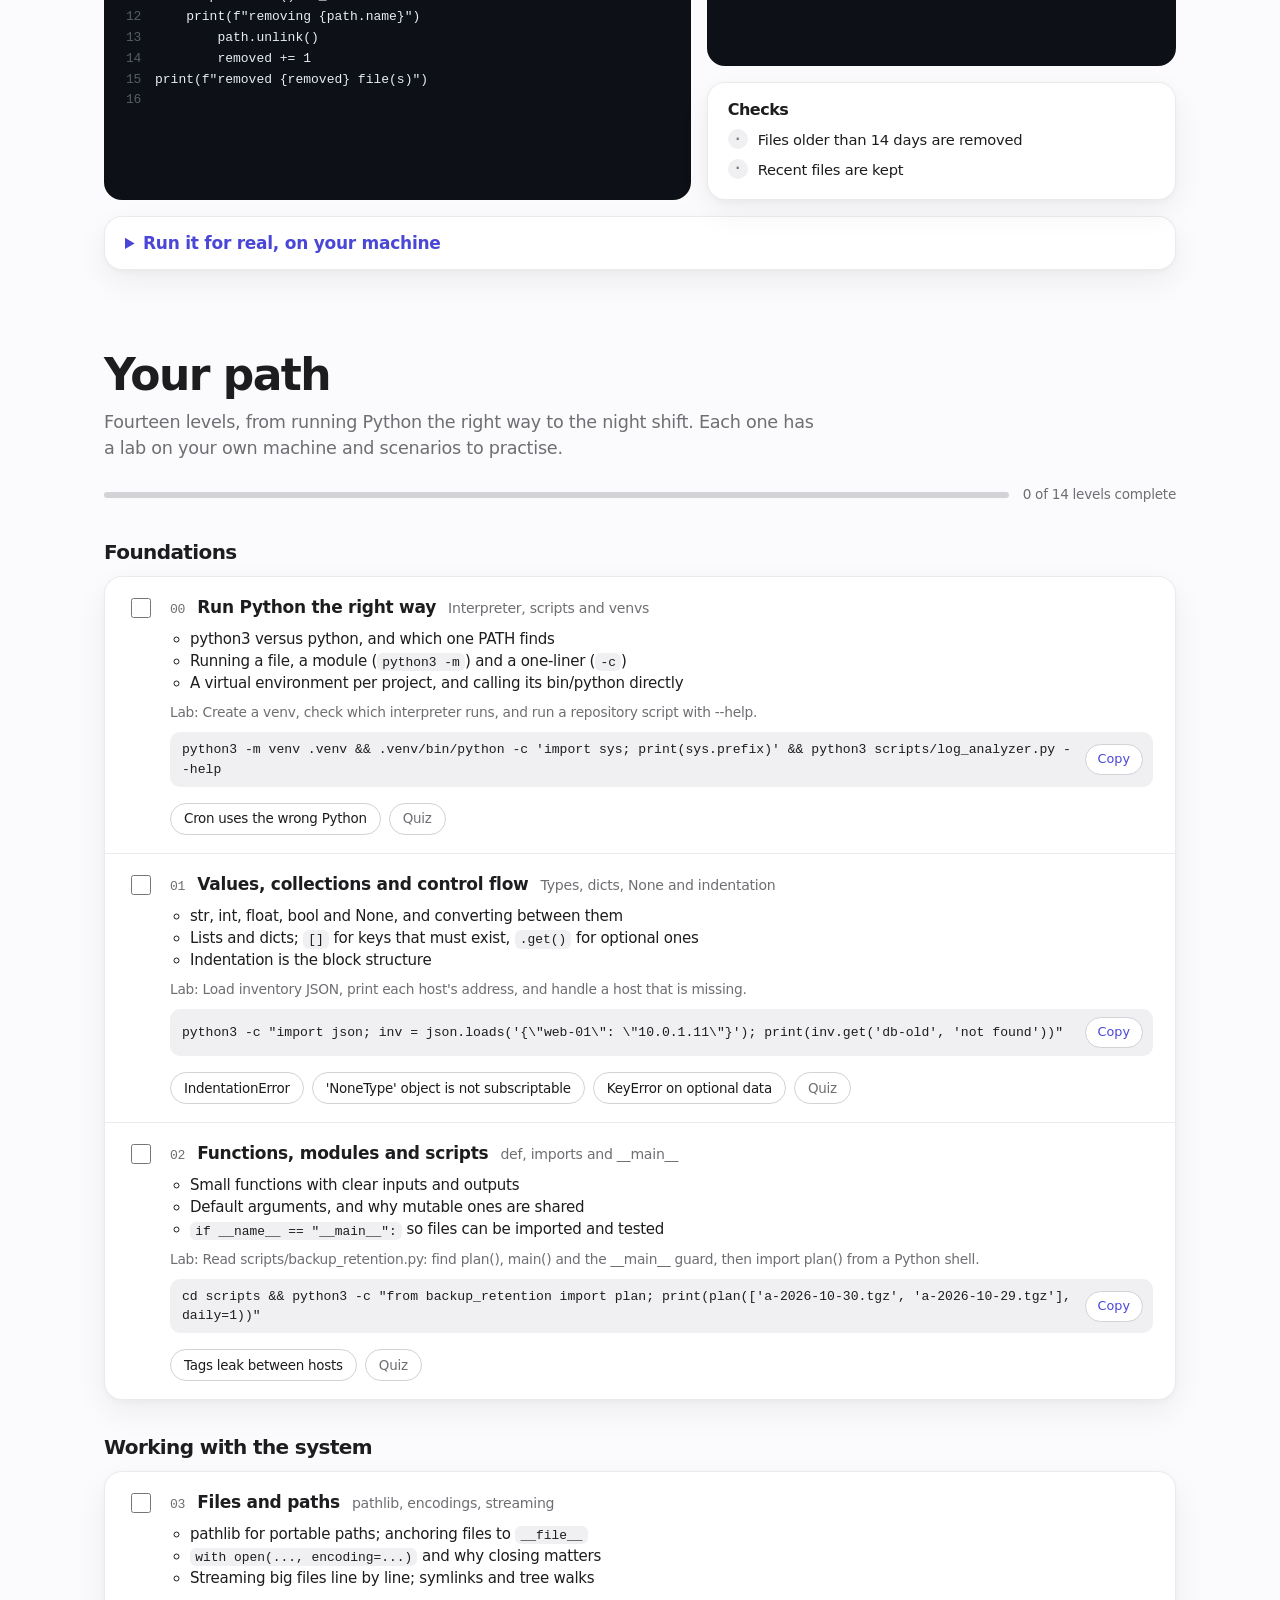
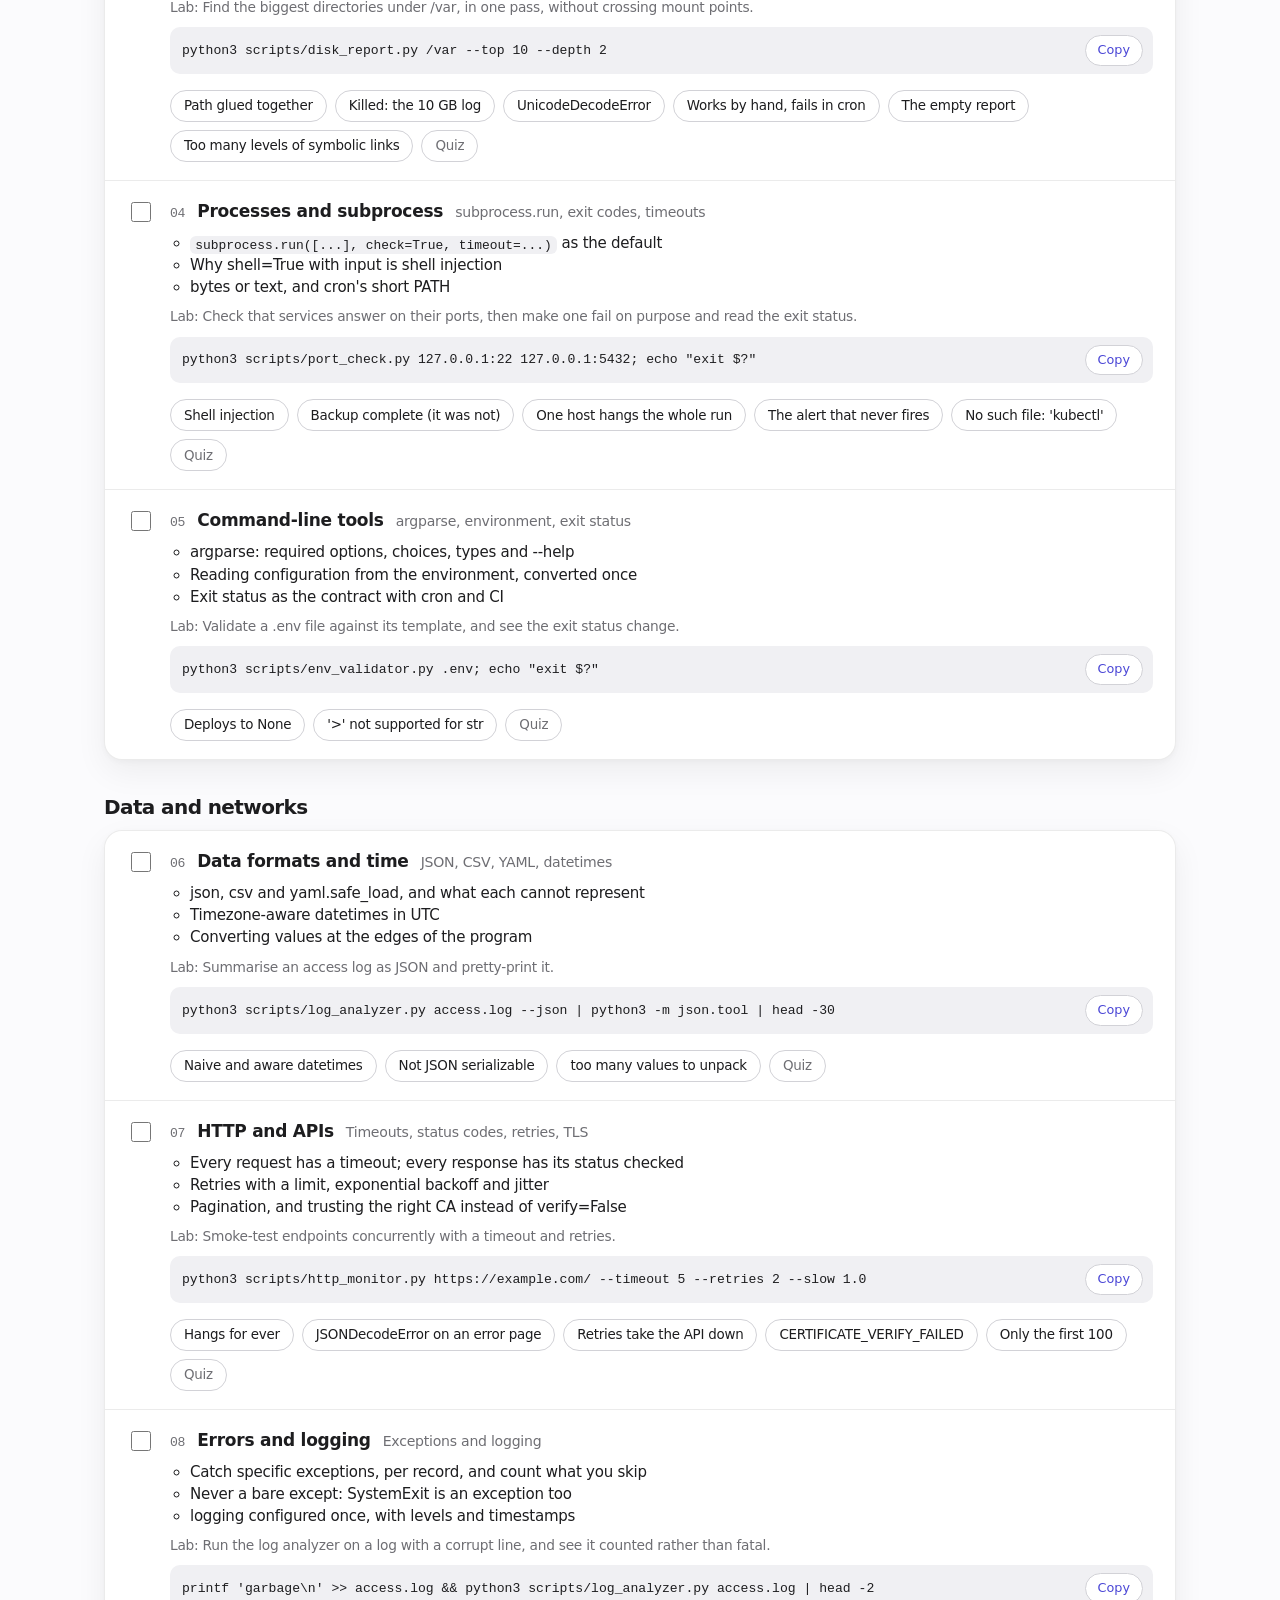
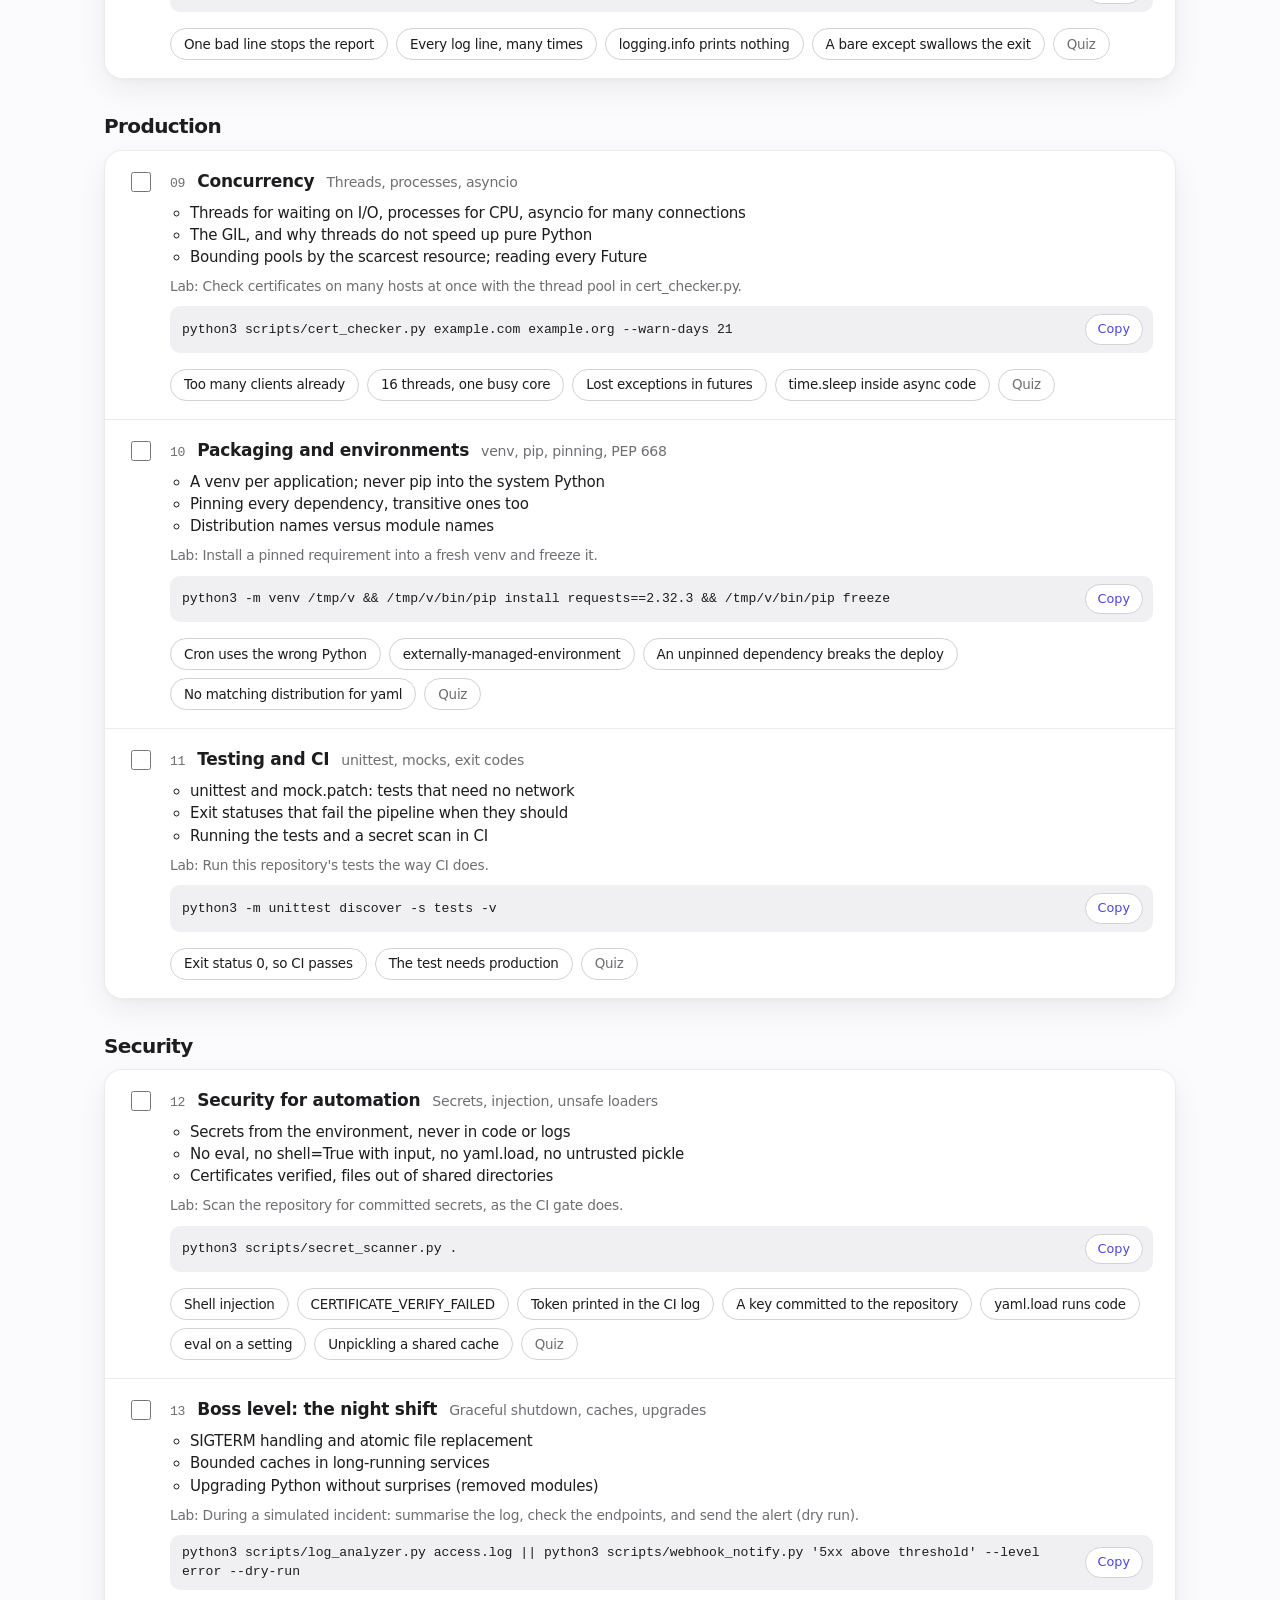
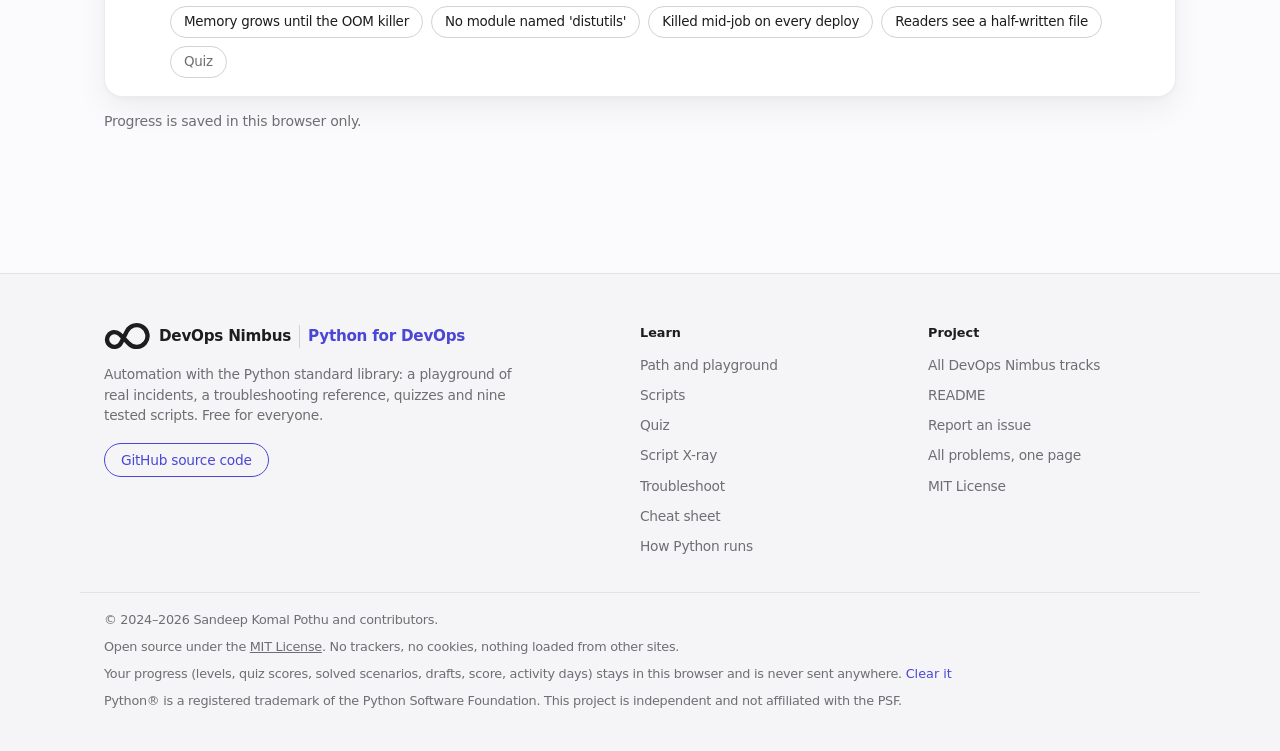
==== commit 9efe80ac: "DevOps Nimbus Python for DevOps: interactive learning and a scoreboard Bring the site under the DevO" ====
--- a/site/index.html
+++ b/site/index.html
@@ -6,21 +6,22 @@
   <meta http-equiv="Content-Security-Policy" content="default-src 'self'; script-src 'self'; style-src 'self'; img-src 'self' data:; connect-src 'none'; base-uri 'none'; form-action 'none'">
   <meta name="description" content="Python for DevOps: fix 48 real automation incidents in the browser, from hanging HTTP calls and shell injection to cron, venv and pip errors. Script X-ray, a troubleshooting reference for common Python errors, quizzes and nine tested scripts.">
   <meta property="og:type" content="website">
-  <meta property="og:title" content="Python for DevOps">
+  <meta property="og:site_name" content="DevOps Nimbus">
+  <meta property="og:title" content="Python for DevOps, zero to on-call · DevOps Nimbus">
   <meta property="og:description" content="Automation scripts that do not hang, leak secrets or fail silently. Practise on 48 real incidents, look up Python errors, and X-ray your own scripts.">
   <meta property="og:url" content="https://sandeepkomal.github.io/python_scripts/">
   <link rel="canonical" href="https://sandeepkomal.github.io/python_scripts/">
-  <title>Python for DevOps</title>
+  <title>Python for DevOps · DevOps Nimbus</title>
   <link rel="stylesheet" href="style.css">
-  <link rel="icon" href="logo.svg" type="image/svg+xml">
+  <link rel="icon" href="favicon.svg" type="image/svg+xml">
 </head>
 <body>
   <a class="skip" href="#main">Skip to content</a>
   <header class="top">
     <div class="wrap top-inner">
-      <a class="brand" href="#path" aria-label="Python for DevOps home">
-        <img src="logo.svg" alt="" width="22" height="22">
-        Python for DevOps
+      <a class="brand" href="#path" aria-label="DevOps Nimbus Python for DevOps, home">
+        <img class="mark" src="nimbus.svg" alt="" width="37" height="22">
+        DevOps Nimbus <span class="brand-track">Python for DevOps</span>
       </a>
       <nav aria-label="Sections">
         <div class="mode learn" role="group" aria-label="Learn">
@@ -29,7 +30,7 @@
           <a href="#scripts" data-tab="scripts">Scripts</a>
           <a href="#quiz" data-tab="quiz">Quiz</a>
           <a href="#xray" data-tab="xray">Script X-ray</a>
-          <a href="#arch" data-tab="arch">How Python runs</a>
+          <a href="#arch" data-tab="arch">How it runs</a>
         </div>
         <div class="mode fix" role="group" aria-label="Fix">
           <span class="mode-k">Fix</span>
@@ -38,7 +39,6 @@
         </div>
       </nav>
       <button type="button" class="kbd-btn" id="palette-open" aria-label="Search the site (Ctrl+K)"><span>Search</span><kbd id="palette-key">Ctrl K</kbd></button>
-      <a class="gh" id="gh-link" href="https://github.com/SandeepKomal/python_scripts">GitHub</a>
     </div>
   </header>
 
@@ -46,7 +46,7 @@
     <section id="tab-path" class="tab">
       <header class="hero">
         <div class="wrap">
-          <p class="eyebrow">Python for DevOps</p>
+          <p class="eyebrow"><img class="eyebrow-logo" src="logo.svg" alt="" width="20" height="20">Python for DevOps · zero to on-call</p>
           <h1>Automate the boring.<br>Safely.</h1>
           <p class="sub">Logs, APIs, files and alerts with the standard library: scripts that do not hang, leak secrets or fail silently.</p>
           <div class="doors">
@@ -68,6 +68,7 @@
           </div>
           <div class="stage" id="stage" aria-label="A live log analysis, as log_analyzer.py reports it"></div>
           <div class="stats" id="stats"></div>
+          <section class="engage" id="engage" aria-label="Your learning"></section>
         </div>
       </header>
 
@@ -209,7 +210,7 @@
   <footer class="foot">
     <div class="wrap foot-grid">
       <div class="foot-brand">
-        <a class="brand" href="#path"><img src="logo.svg" alt="" width="28" height="28">Python for DevOps</a>
+        <a class="brand" href="#path"><img class="mark" src="nimbus.svg" alt="" width="47" height="28">DevOps Nimbus <span class="brand-track">Python for DevOps</span></a>
         <p>Automation with the Python standard library: a playground of real incidents, a troubleshooting reference, quizzes and nine tested scripts. Free for everyone.</p>
         <a class="pill small-pill" href="https://github.com/SandeepKomal/python_scripts">GitHub source code</a>
       </div>
@@ -225,6 +226,7 @@
       </nav>
       <nav class="foot-col" aria-label="Project">
         <h2>Project</h2>
+        <a href="https://sandeepkomal.github.io/devops-nimbus/">All DevOps Nimbus tracks</a>
         <a href="https://github.com/SandeepKomal/python_scripts#readme">README</a>
         <a href="https://github.com/SandeepKomal/python_scripts/issues">Report an issue</a>
         <a href="problems.html">All problems, one page</a>
@@ -234,7 +236,7 @@
     <div class="wrap foot-base">
       <p>© 2024–2026 Sandeep Komal Pothu and contributors.</p>
       <p>Open source under the <a href="https://github.com/SandeepKomal/python_scripts/blob/main/LICENSE">MIT License</a>. No trackers, no cookies, nothing loaded from other sites.</p>
-      <p>Your progress (levels, quiz scores, solved scenarios, drafts) stays in this browser and is never sent anywhere. <button type="button" class="link-btn" id="forget">Clear it</button></p>
+      <p>Your progress (levels, quiz scores, solved scenarios, drafts, score, activity days) stays in this browser and is never sent anywhere. <button type="button" class="link-btn" id="forget">Clear it</button></p>
       <p class="foot-tm">Python® is a registered trademark of the Python Software Foundation. This project is independent and not affiliated with the PSF.</p>
     </div>
   </footer>
@@ -252,5 +254,6 @@
   <script src="playground.js"></script>
   <script src="xray.js"></script>
   <script src="architecture.js"></script>
+  <script src="engage.js"></script>
 </body>
 </html>
--- a/site/style.css
+++ b/site/style.css
@@ -1,4 +1,4 @@
-/* Python for DevOps. Calm product-page styling: system font, solid surfaces,
+/* DevOps Nimbus Python for DevOps. Calm product-page styling: system font, solid surfaces,
    hairline borders, one accent (#4b47d6, #9c9aff in dark mode). */
 :root {
   --bg: #fbfbfd; --surface: #fff; --surface-2: #f5f5f7; --text: #1d1d1f; --muted: #6e6e73; --line: #d2d2d7; --hair: rgba(0, 0, 0, .08);
@@ -49,7 +49,7 @@
 .brand { display: flex; align-items: center; gap: 8px; font-weight: 600; font-size: .95rem; color: var(--text); white-space: nowrap; }
 .brand:hover { text-decoration: none; }
 .top nav { display: flex; align-items: center; gap: 6px; overflow-x: auto; flex: 1; justify-content: center; scrollbar-width: none; }
-.top nav a { color: var(--text); opacity: .8; padding: 6px 8px; border-radius: 99px; white-space: nowrap; font-size: .8rem; }
+.top nav a { color: var(--text); opacity: .8; padding: 6px 6px; border-radius: 99px; white-space: nowrap; font-size: .8rem; }
 .top nav a:hover { opacity: 1; text-decoration: none; }
 .top nav a[aria-current="page"] { opacity: 1; background: var(--code-bg); font-weight: 500; }
 /* Two modes: Learn (the course) and Fix (the reference for something broken now). */
@@ -58,8 +58,6 @@
 .mode.fix { background: var(--warn-soft); }
 .mode.fix .mode-k { color: var(--warn-text); }
 .mode.fix a[aria-current="page"] { background: var(--surface); }
-.gh { font-size: .8rem; font-weight: 500; color: var(--on-accent); background: var(--accent); border-radius: 99px; padding: 6px 14px; }
-.gh:hover { text-decoration: none; }
 .kbd-btn { display: inline-flex; align-items: center; gap: 10px; font-size: .8rem; color: var(--muted); background: var(--code-bg); border: 1px solid transparent; border-radius: 99px; padding: 5px 6px 5px 14px; cursor: pointer; }
 kbd { font: 500 .72rem/1 "SF Mono", ui-monospace, Menlo, monospace; color: var(--muted); background: var(--surface); border: 1px solid var(--line); border-radius: 6px; padding: 3px 6px; }
 
@@ -367,15 +365,17 @@
   .pg-group, .doctor-group { grid-template-columns: minmax(0, 1fr); }
   #xray-note { position: static; }
 }
+/* Brand and search on the first row, the Learn and Fix menus centred on the second. */
+@media (max-width: 1100px) {
+  .top-inner { gap: 6px 10px; flex-wrap: wrap; height: auto; padding-top: 8px; padding-bottom: 6px; }
+  .brand { flex: 1; }
+  .top nav { order: 3; flex-basis: 100%; flex-wrap: wrap; justify-content: center; gap: 6px; overflow: visible; }
+}
 @media (max-width: 760px) {
   body { font-size: 16px; }
   .wrap { padding: 0 16px; }
-  .top-inner { gap: 6px 10px; flex-wrap: wrap; height: auto; padding-top: 8px; padding-bottom: 6px; }
-  .gh { display: none; }
-  .brand { flex: 1; }
   .kbd-btn span { display: none; }
   .kbd-btn { padding: 5px; }
-  .top nav { order: 3; flex-basis: 100%; justify-content: flex-start; }
   .mode { flex-wrap: wrap; justify-content: center; }
   .doors { grid-template-columns: minmax(0, 1fr); }
   .door-search { flex-direction: column; }
@@ -406,4 +406,72 @@
 .problems .fix h2 { font: 600 1.15rem "SF Mono", ui-monospace, Menlo, monospace; margin: 0 0 12px; overflow-wrap: anywhere; }
 .problems .fix h3 { margin: 18px 0 6px; font-size: .86rem; color: var(--muted); }
 .pg-buttons .pill { font-family: -apple-system, BlinkMacSystemFont, "SF Pro Text", "Segoe UI", system-ui, sans-serif; }
-@media (max-width: 760px) { .top nav { flex-wrap: wrap; justify-content: center; overflow: visible; } }
+
+/* Learning loop: continue, on-call shift, streak, and the order check in each level. */
+.engage { display: grid; grid-template-columns: repeat(3, 1fr); gap: 16px; margin: 16px 0 0; text-align: left; }
+.eng-card { display: flex; flex-direction: column; align-items: flex-start; gap: 6px; padding: 24px; border-radius: 22px; background: var(--surface); border: 1px solid var(--hair); }
+.eng-card h3 { margin: 0; font-size: 1.2rem; letter-spacing: -.02em; }
+.eng-card p { margin: 0; color: var(--muted); font-size: .95rem; }
+.eng-card > .pill, .eng-card > .eng-row { margin-top: auto; }
+.eng-card > p:not(.eng-k) { margin-bottom: 10px; }
+.eng-k { display: flex; align-items: center; gap: 8px; color: var(--accent) !important; font-weight: 600; font-size: .85rem !important; }
+.eng-shift.paging { background: var(--warn-soft); border-color: var(--warn); }
+.eng-shift.paging .eng-k { color: var(--warn-text) !important; }
+.eng-time { font-variant-numeric: tabular-nums; }
+.eng-dot { width: 9px; height: 9px; border-radius: 50%; background: var(--warn); animation: eng-page 1.2s ease-in-out infinite; }
+@keyframes eng-page { 50% { opacity: .25; } }
+.eng-row { display: flex; align-items: center; gap: 16px; flex-wrap: wrap; padding-top: 12px; }
+.eng-row .more, .eng-orderbox .more { background: none; border: 0; color: var(--accent); font: inherit; cursor: pointer; padding: 0; }
+.eng-score { display: flex; align-items: baseline; gap: 10px; color: var(--text) !important; font-size: 2.2rem !important; font-weight: 700; letter-spacing: -.04em; line-height: 1.1; }
+.eng-score span { font-size: .95rem; font-weight: 600; letter-spacing: 0; color: var(--accent); }
+.eng-bar { display: block; width: 100%; height: 6px; border-radius: 99px; background: var(--code-bg); overflow: hidden; margin: 4px 0; }
+.eng-bar-fill { display: block; height: 100%; border-radius: inherit; background: var(--accent); }
+.eng-session { font-size: .85rem !important; font-variant-numeric: tabular-nums; }
+.eng-board { grid-column: 1 / -1; padding: 24px; border-radius: 22px; background: var(--surface); border: 1px solid var(--hair); display: grid; gap: 16px; }
+.eng-panels { display: grid; grid-template-columns: 1fr 1.3fr; gap: 16px; }
+.eng-panel { display: flex; flex-direction: column; gap: 6px; padding: 20px; border-radius: 16px; background: var(--surface-2); border: 1px solid var(--hair); }
+.eng-panel p { margin: 0; color: var(--muted); font-size: .9rem; }
+.eng-radar { width: 100%; max-width: 340px; align-self: center; margin: 4px 0; overflow: visible; }
+.eng-r-grid { fill: none; stroke: var(--line); stroke-width: 1; }
+.eng-r-shape { fill: color-mix(in srgb, var(--accent) 22%, transparent); stroke: var(--accent); stroke-width: 2; stroke-linejoin: round; }
+.eng-r-dot { fill: var(--accent); }
+.eng-r-label { fill: var(--muted); font-size: 10.5px; font-family: inherit; }
+.eng-slo { padding: 3px 10px; border-radius: 99px; font-size: .78rem !important; }
+.eng-slo.ok { color: var(--ok) !important; background: var(--ok-soft); }
+.eng-slo.low { color: var(--warn-text) !important; background: var(--warn-soft); }
+.eng-uptime { display: flex; gap: 2px; height: 96px; margin-top: 14px; }
+.eng-30 { display: none; }
+.eng-up { flex: 1; border-radius: 2px; background: var(--code-bg); }
+.eng-up.on { background: var(--ok); }
+.eng-up-axis { display: flex; justify-content: space-between; font-size: .75rem; color: var(--muted); }
+.eng-budget { display: flex; align-items: center; gap: 10px; margin-top: auto; padding-top: 10px; font-size: .88rem; }
+.eng-pips { display: flex; gap: 4px; }
+.eng-pips span { width: 10px; height: 10px; border-radius: 50%; border: 1.5px solid var(--ok); }
+.eng-pips span.on { background: var(--ok); }
+.eng-stats { display: grid; grid-template-columns: repeat(5, 1fr); gap: 1px; background: var(--hair); border-radius: 14px; overflow: hidden; border: 1px solid var(--hair); }
+.eng-stats div { background: var(--surface); padding: 14px 16px; display: flex; flex-direction: column; }
+.eng-stats b { font-size: 1.3rem; letter-spacing: -.02em; font-variant-numeric: tabular-nums; }
+.eng-stats span { color: var(--muted); font-size: .82rem; }
+.eng-orderbox { display: grid; gap: 10px; }
+.eng-order { list-style: none; counter-reset: step; margin: 0; padding: 0; display: grid; gap: 6px; }
+.eng-order li { counter-increment: step; display: flex; align-items: center; gap: 10px; padding: 6px 8px 6px 12px; border-radius: var(--radius-sm); border: 1px solid var(--hair); background: var(--surface-2); }
+.eng-order li::before { content: counter(step); color: var(--muted); font-size: .8rem; width: 1ch; }
+.eng-order li.ok { border-color: var(--ok); background: var(--ok-soft); }
+.eng-order li.off { border-color: var(--bad); background: var(--bad-soft); }
+.eng-order code { flex: 1; font-size: .8rem; overflow-wrap: anywhere; background: none; }
+.eng-moves { display: flex; gap: 4px; }
+.eng-moves button { width: 32px; height: 32px; border-radius: 9px; border: 1px solid var(--line); background: var(--surface); color: var(--text); cursor: pointer; }
+.eng-moves button:disabled { opacity: .35; cursor: default; }
+.eng-msg { margin: 0; font-size: .9rem; color: var(--muted); }
+@media (max-width: 860px) { .engage { grid-template-columns: 1fr; } .eng-panels, .eng-stats { grid-template-columns: 1fr 1fr; } .eng-panels { grid-template-columns: 1fr; } .eng-up:nth-child(-n+60), .eng-90 { display: none; } .eng-30 { display: inline; } .eng-uptime { height: 64px; gap: 3px; } .eng-stats div:last-child { grid-column: 1 / -1; } }
+
+/* DevOps Nimbus brand: the loop mark in the header and footer, the track's own logo in the eyebrow. */
+.brand img.mark { width: 37px; }
+.foot-brand .brand img.mark { width: 47px; }
+.brand-track { color: var(--accent); font-weight: 600; padding-left: 8px; border-left: 1px solid var(--line); }
+.eyebrow { display: inline-flex; align-items: center; gap: 8px; }
+.eyebrow-logo { width: 20px; height: 20px; }
+.eng-carry { display: flex; align-items: center; gap: 10px; flex-wrap: wrap; }
+.eng-file { position: relative; }
+.eng-file input { position: absolute; inset: 0; opacity: 0; cursor: pointer; }
+.eng-file:focus-within { outline: 2px solid var(--accent); outline-offset: 2px; }
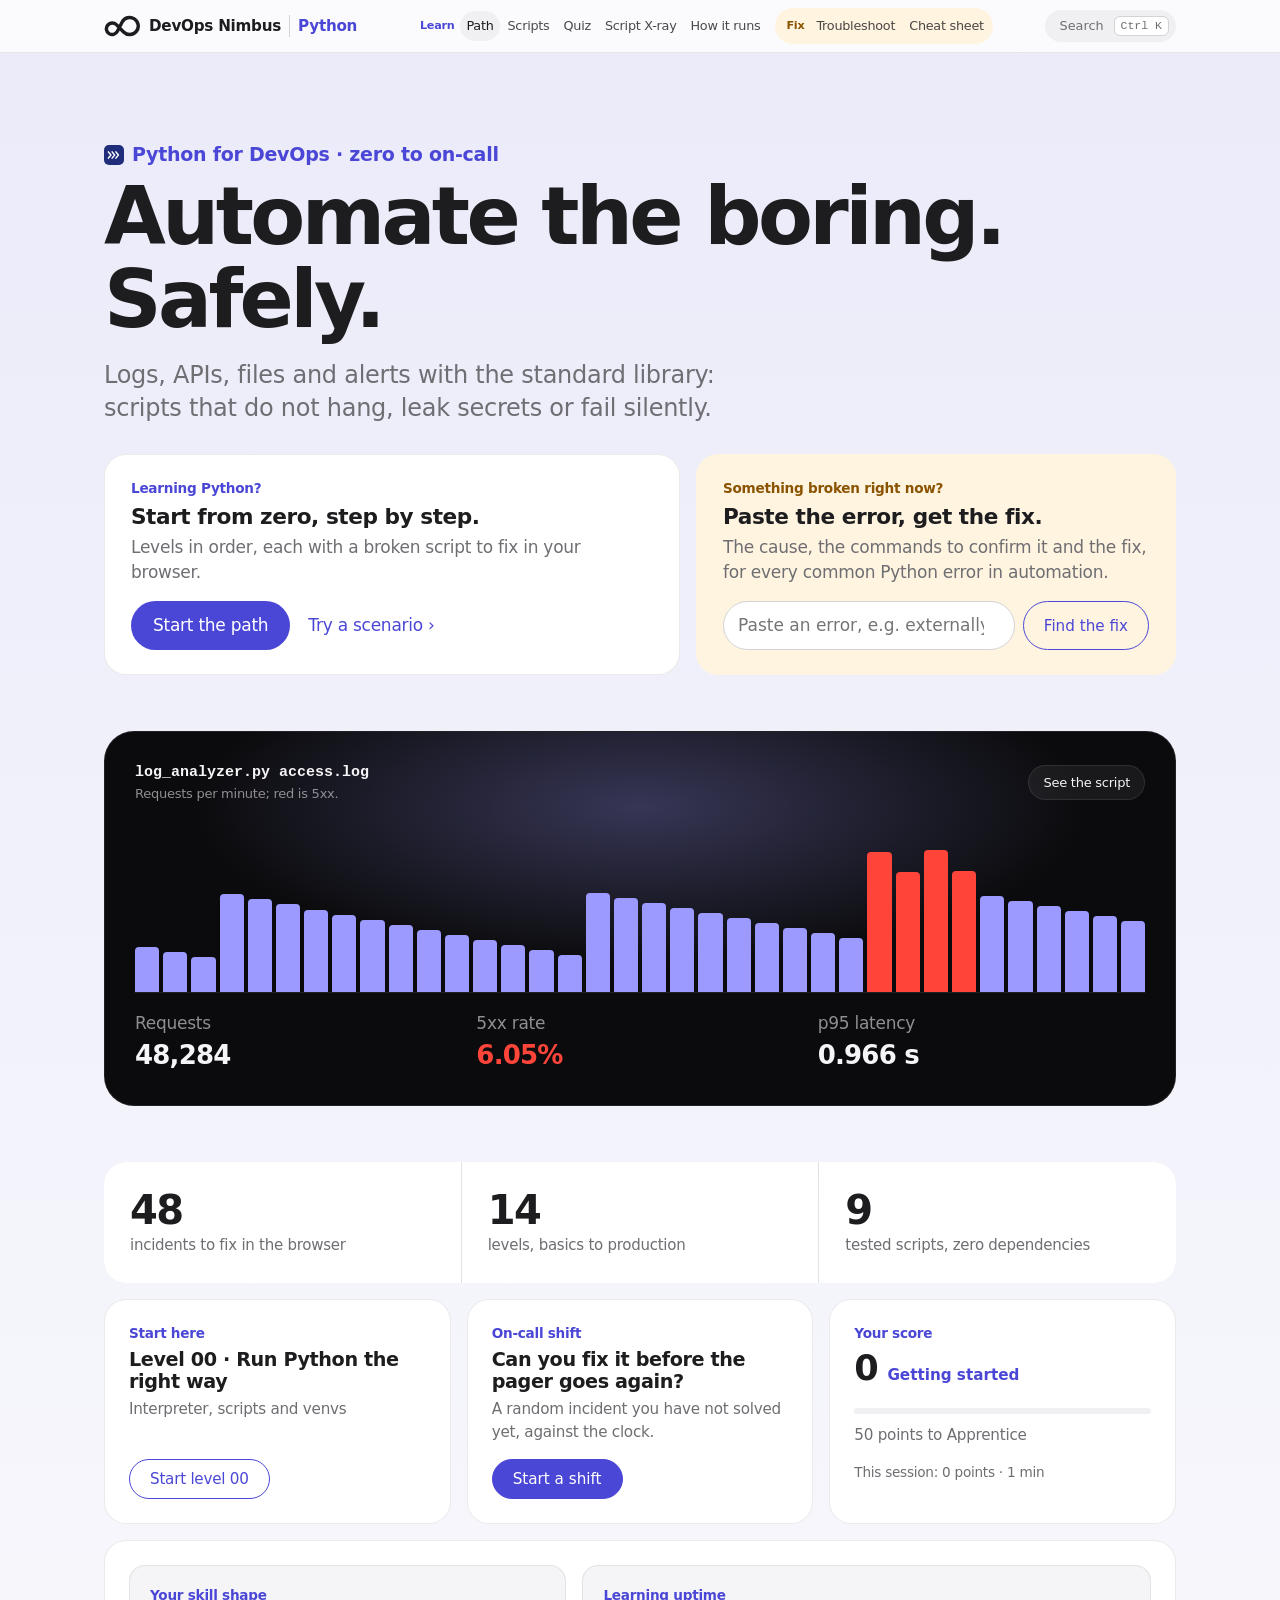
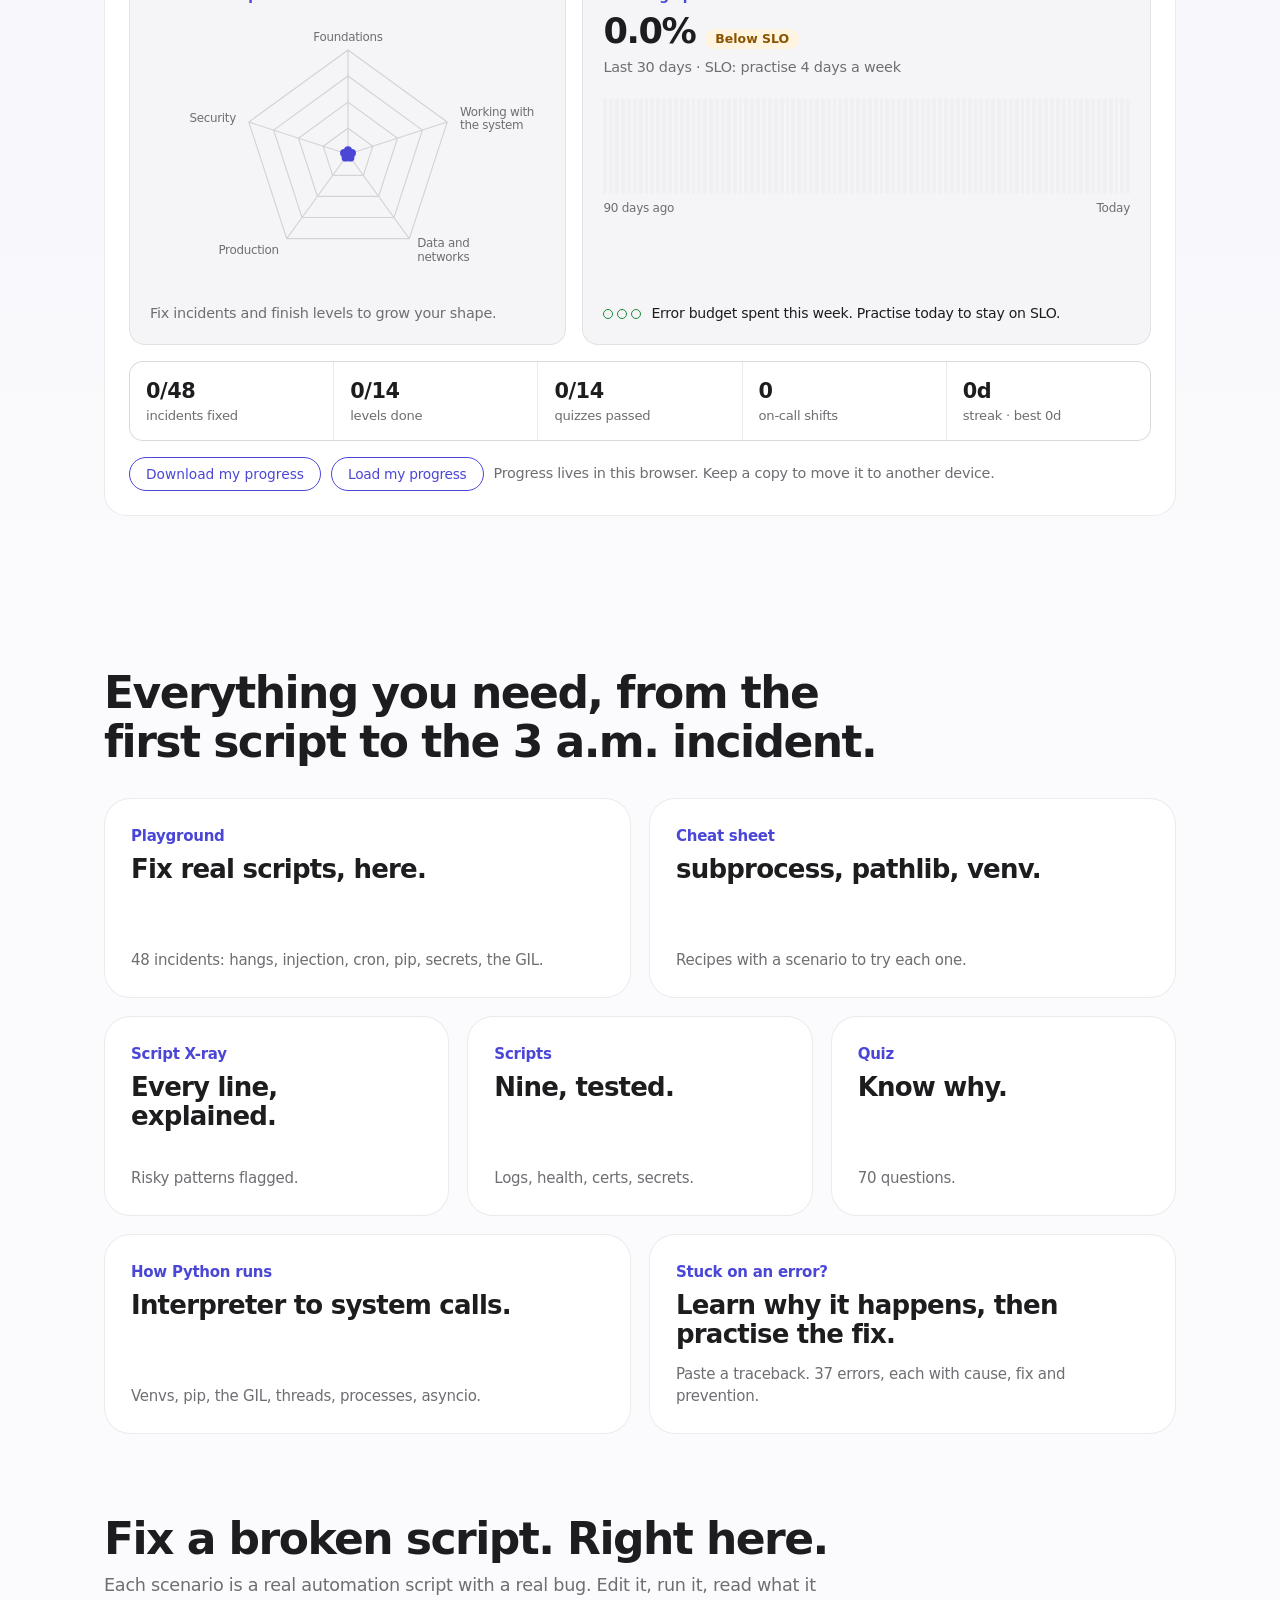
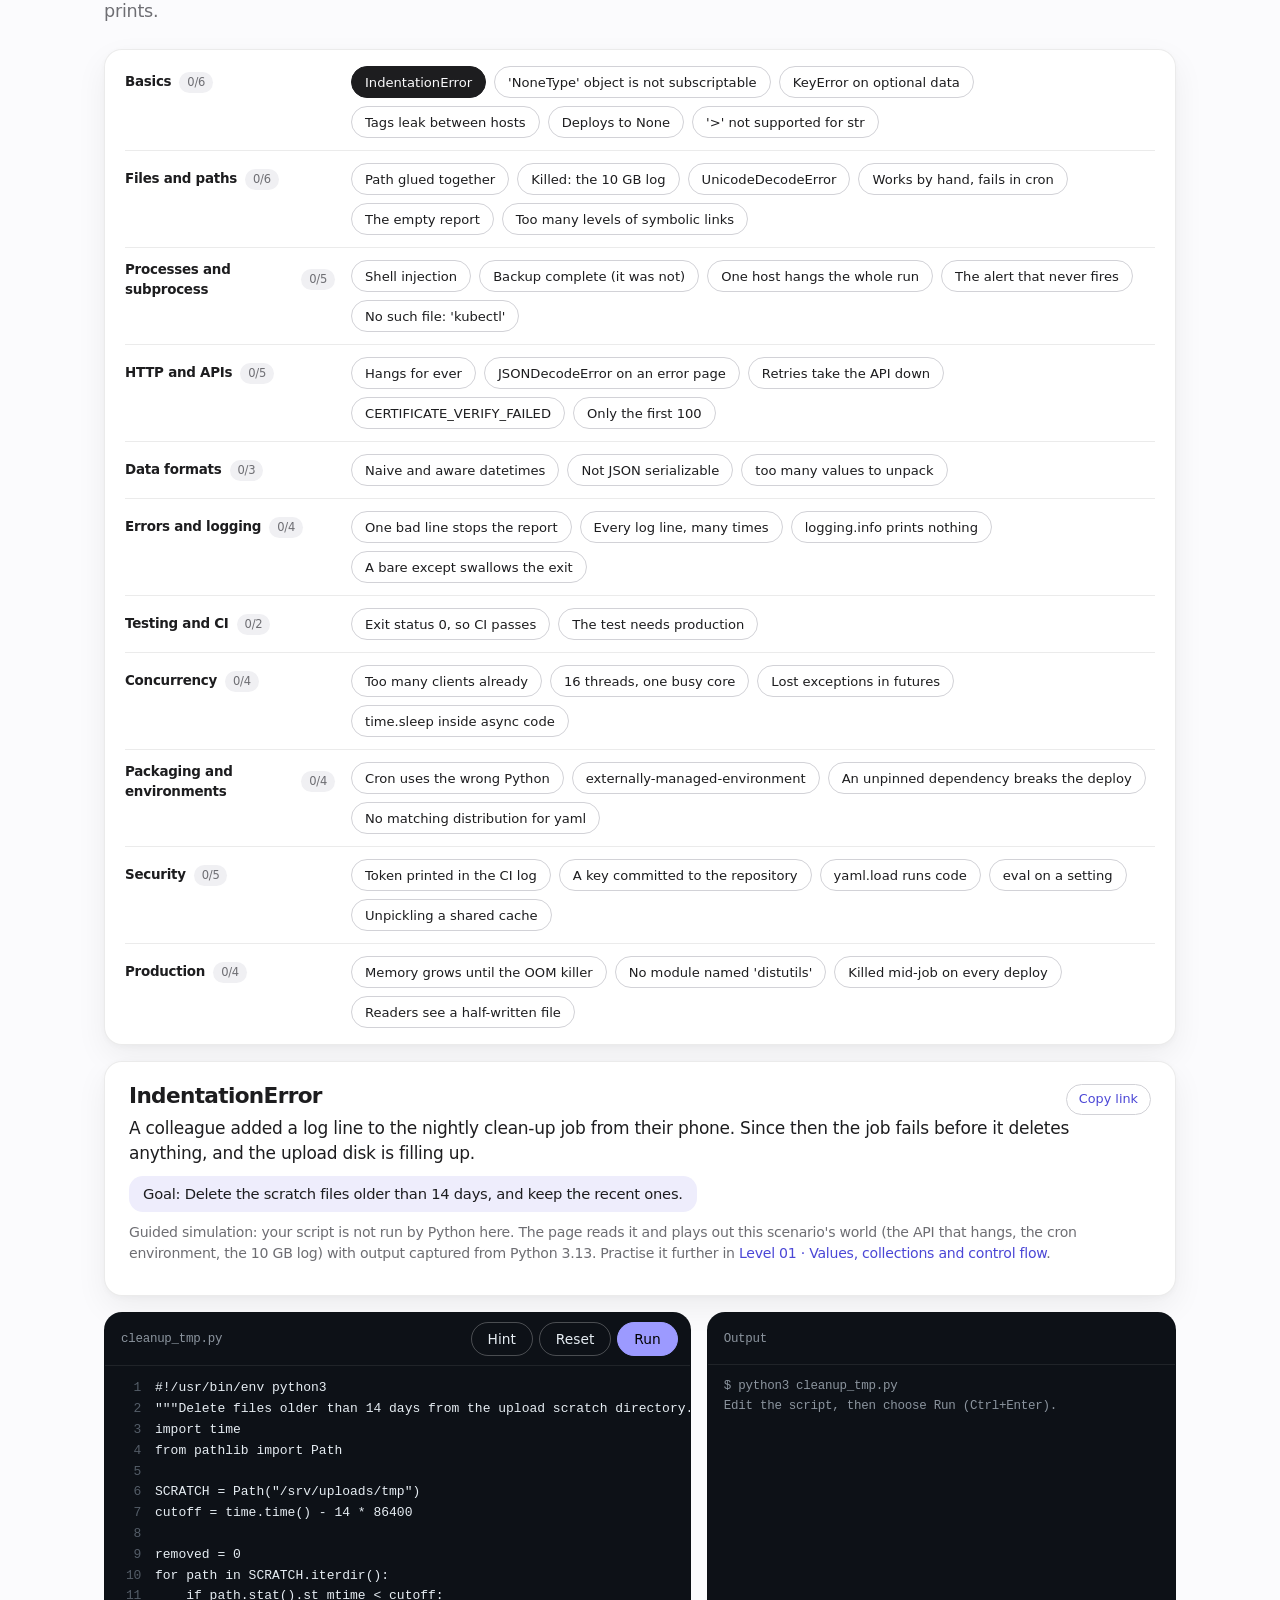
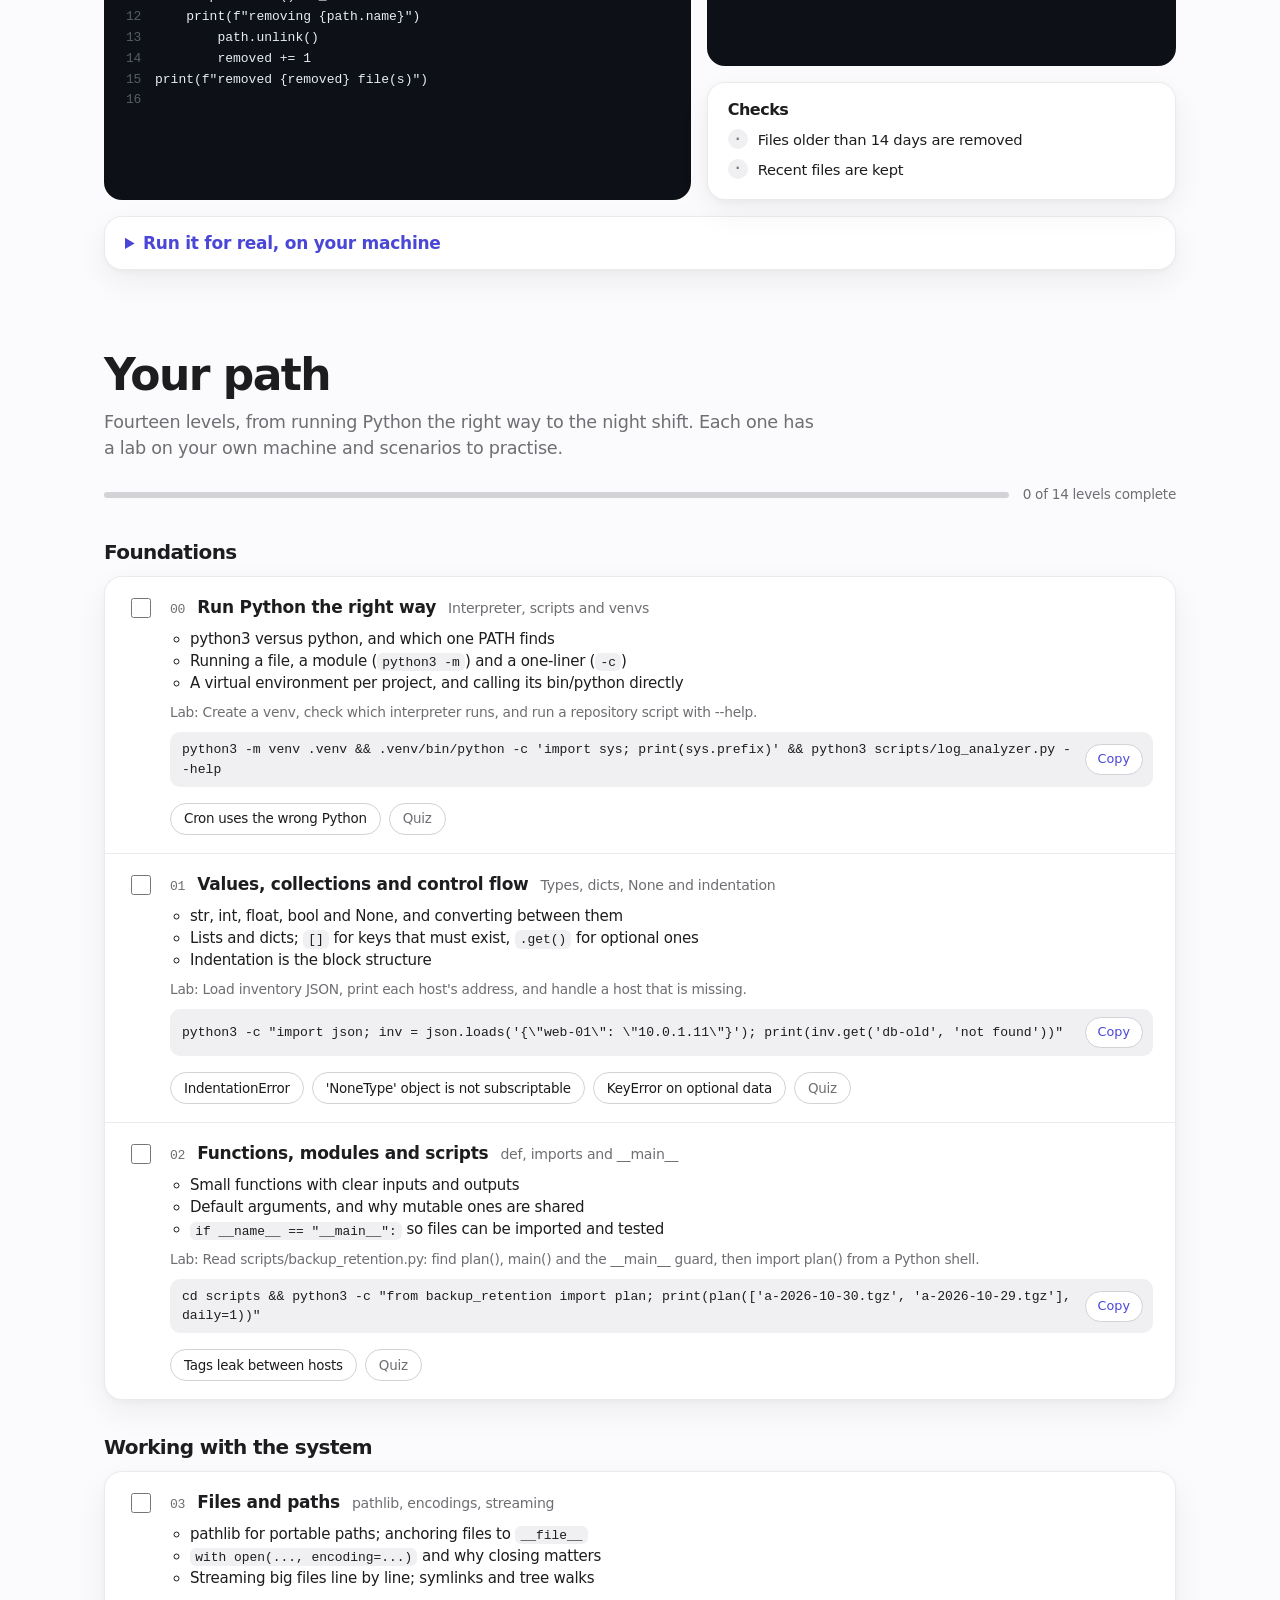
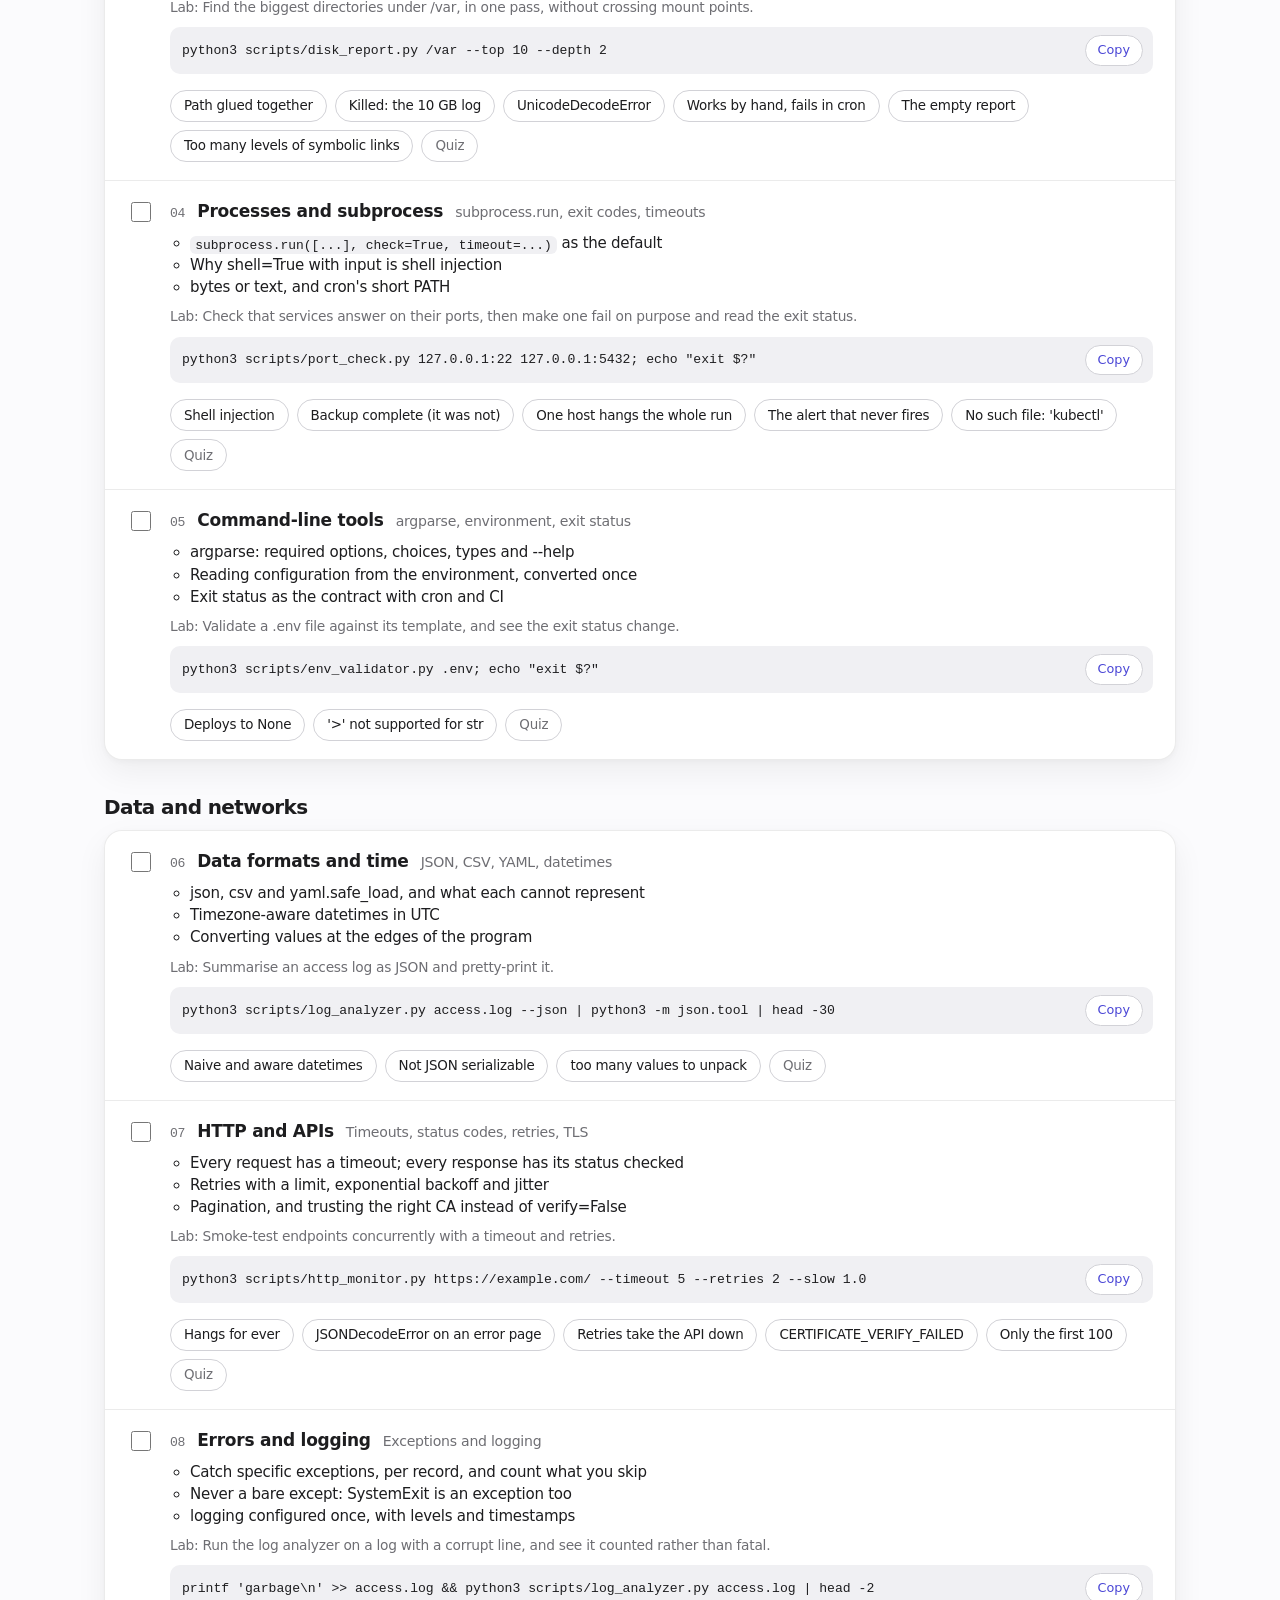
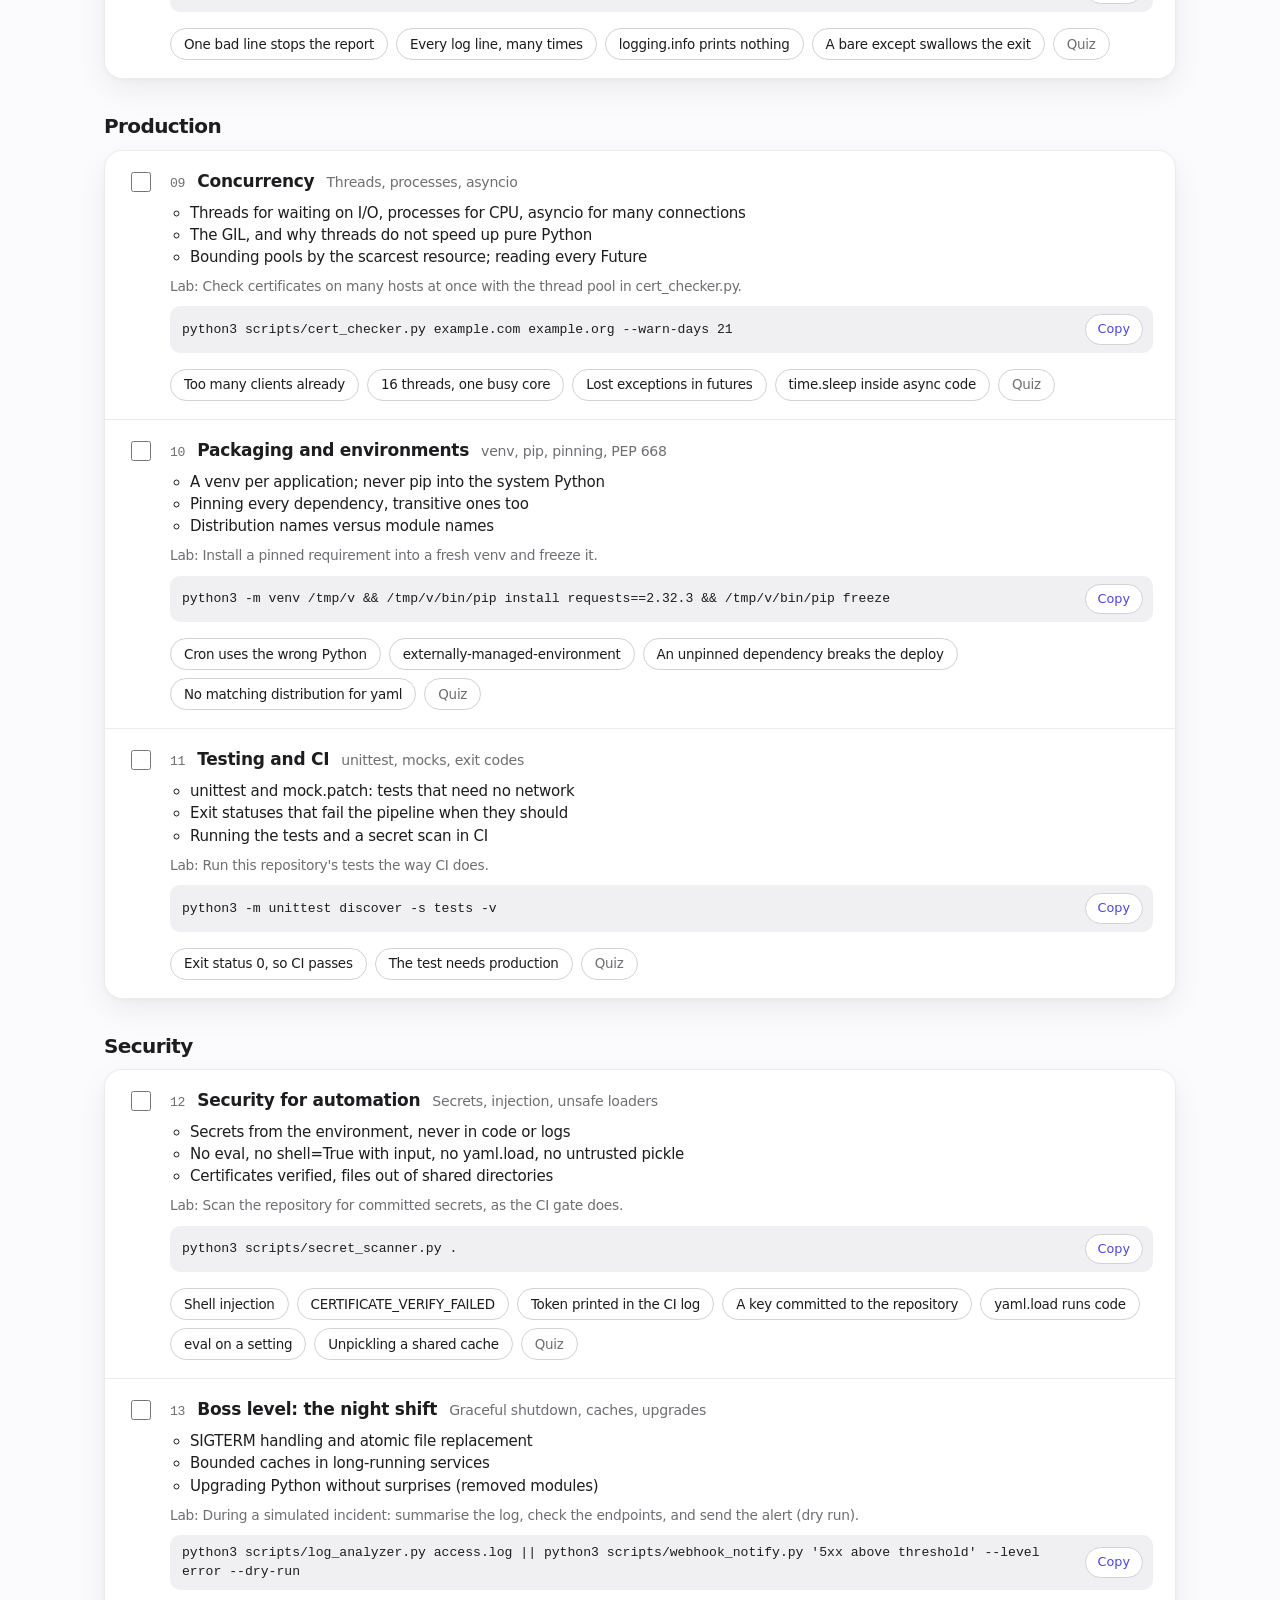
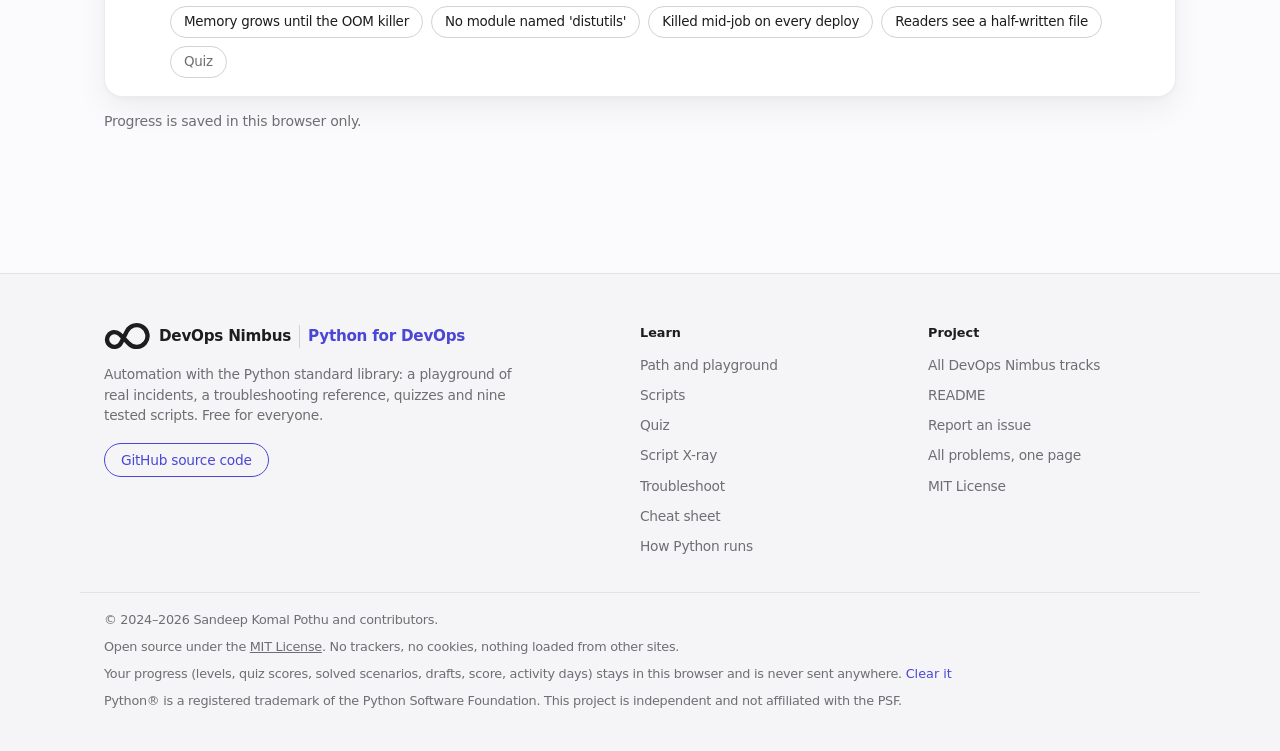
==== commit d4fc2dd1: "Fit the header and the radar labels Show "Python" as the track name in the header, as the eyebrow, f" ====
--- a/site/index.html
+++ b/site/index.html
@@ -21,7 +21,7 @@
     <div class="wrap top-inner">
       <a class="brand" href="#path" aria-label="DevOps Nimbus Python for DevOps, home">
         <img class="mark" src="nimbus.svg" alt="" width="37" height="22">
-        DevOps Nimbus <span class="brand-track">Python for DevOps</span>
+        DevOps Nimbus <span class="brand-track">Python</span>
       </a>
       <nav aria-label="Sections">
         <div class="mode learn" role="group" aria-label="Learn">
--- a/site/style.css
+++ b/site/style.css
@@ -366,7 +366,7 @@
   #xray-note { position: static; }
 }
 /* Brand and search on the first row, the Learn and Fix menus centred on the second. */
-@media (max-width: 1100px) {
+@media (max-width: 1024px) {
   .top-inner { gap: 6px 10px; flex-wrap: wrap; height: auto; padding-top: 8px; padding-bottom: 6px; }
   .brand { flex: 1; }
   .top nav { order: 3; flex-basis: 100%; flex-wrap: wrap; justify-content: center; gap: 6px; overflow: visible; }
@@ -376,6 +376,7 @@
   .wrap { padding: 0 16px; }
   .kbd-btn span { display: none; }
   .kbd-btn { padding: 5px; }
+  .top nav a { padding: 6px 4px; }
   .mode { flex-wrap: wrap; justify-content: center; }
   .doors { grid-template-columns: minmax(0, 1fr); }
   .door-search { flex-direction: column; }
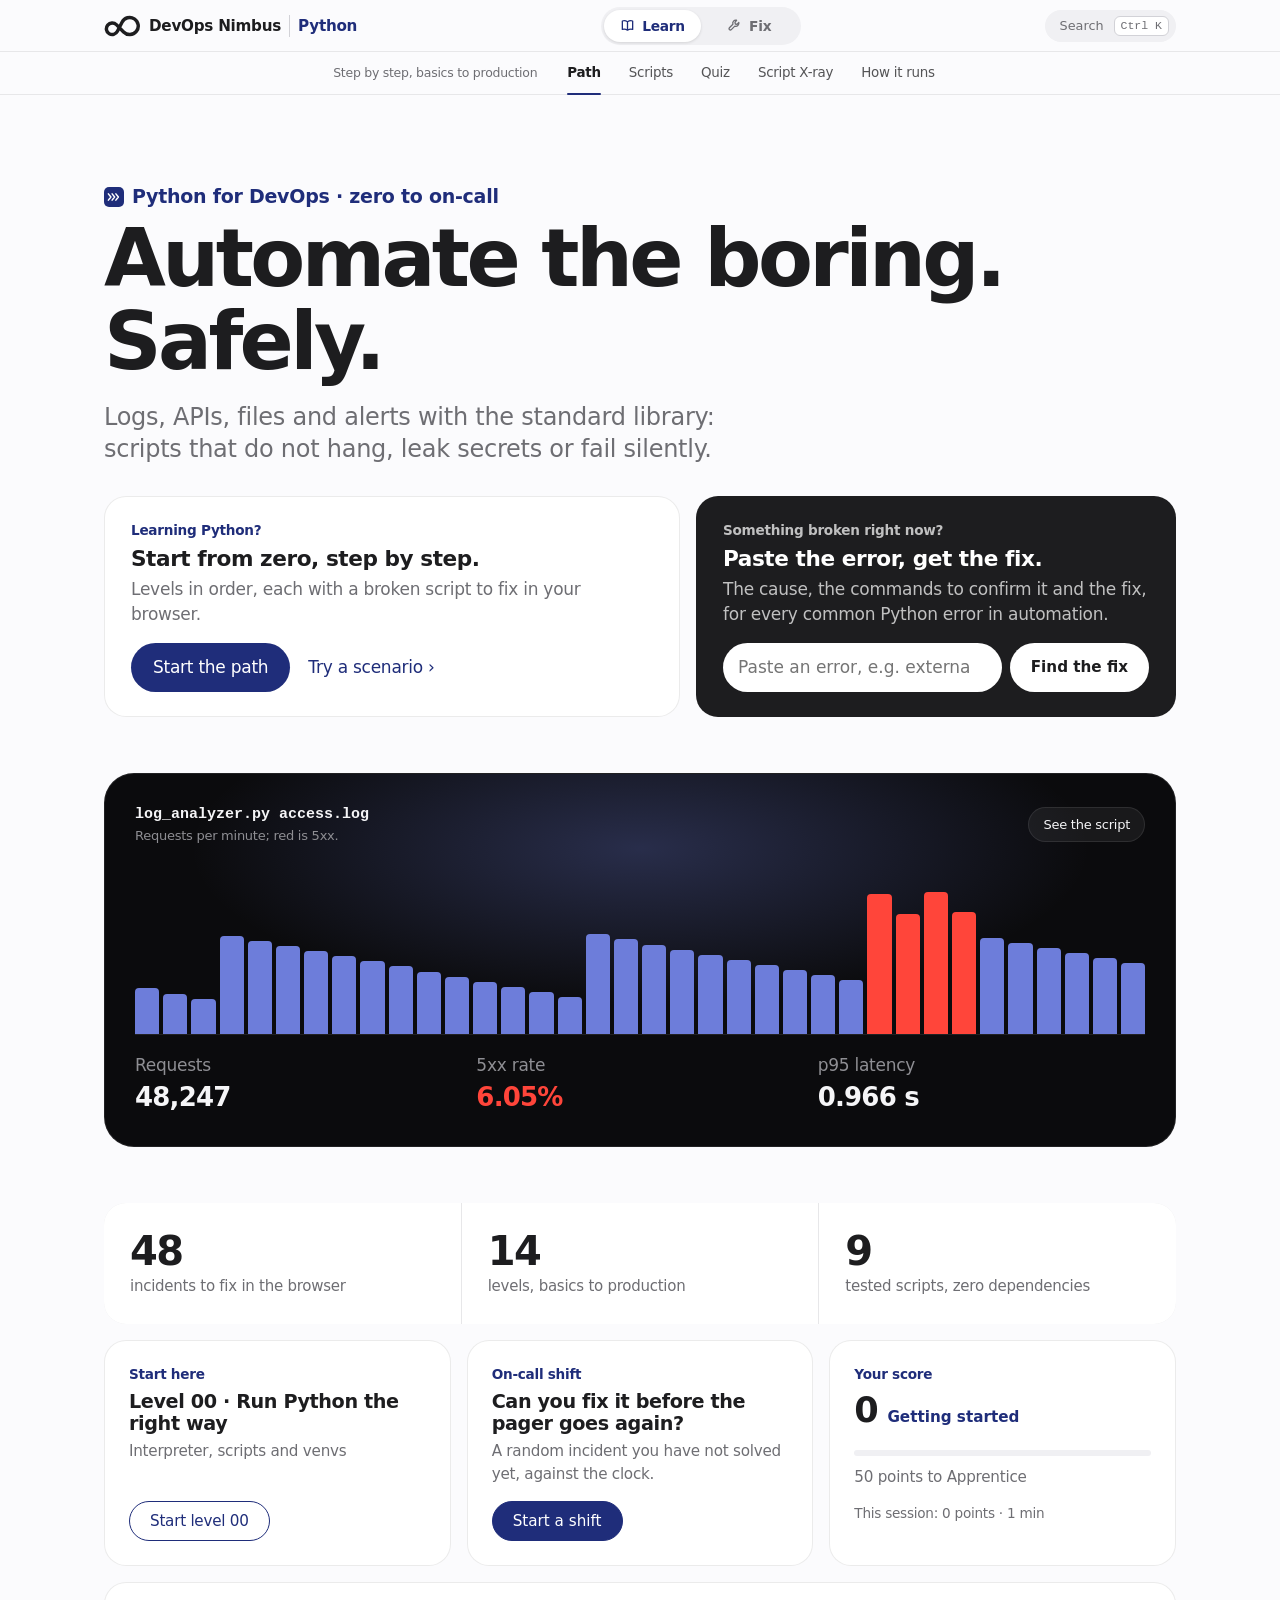
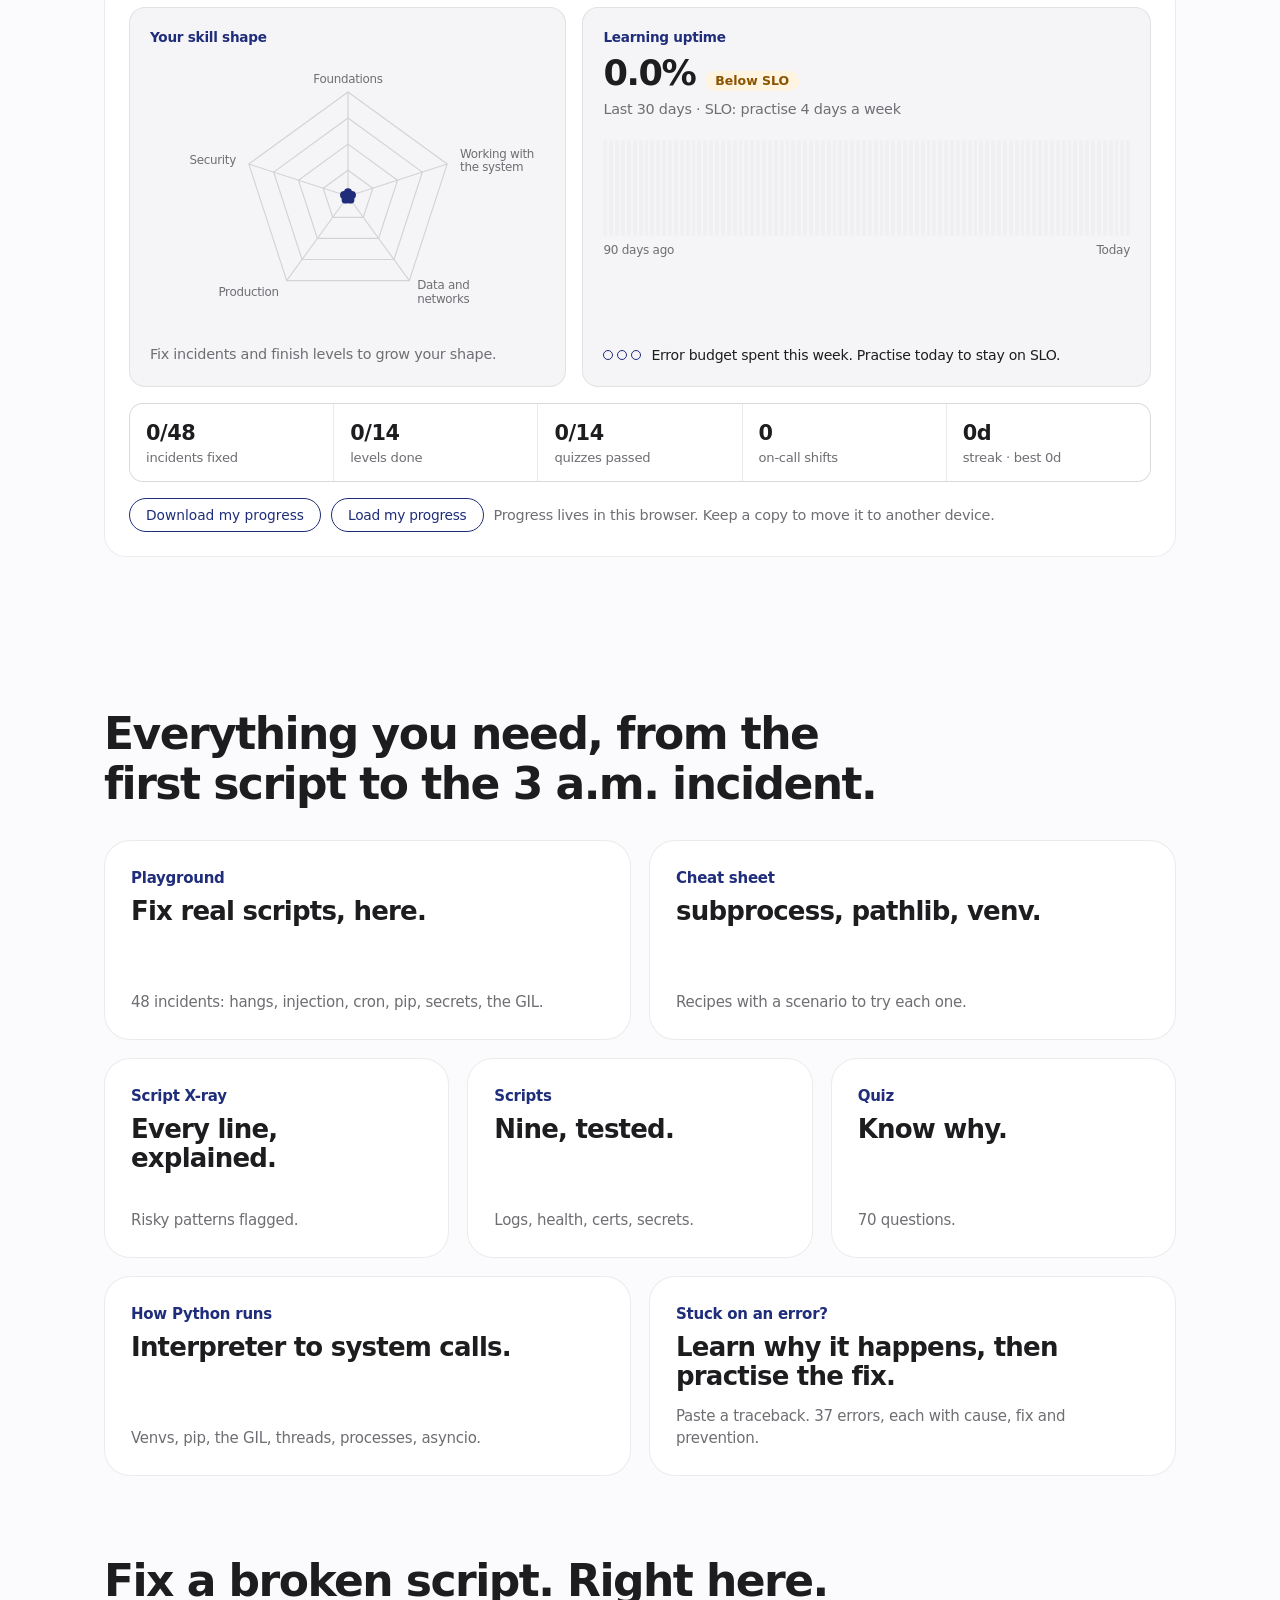
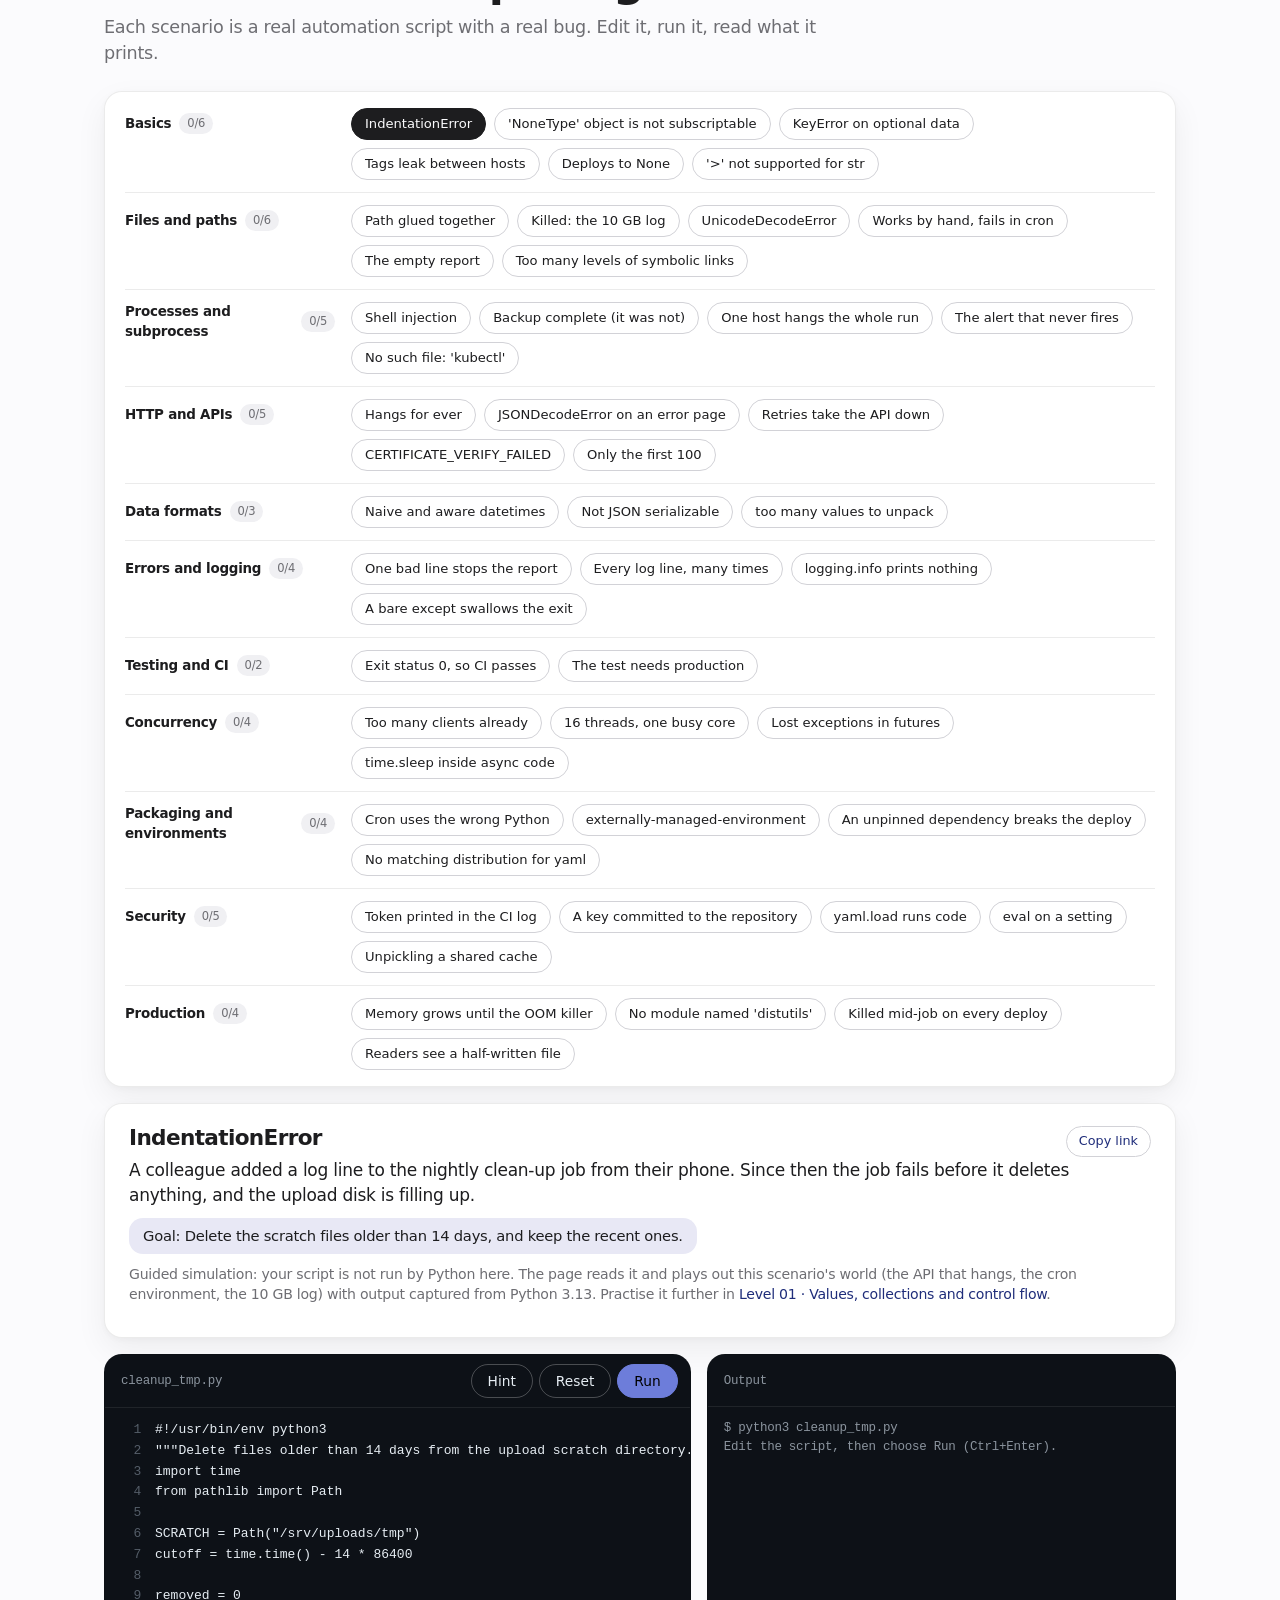
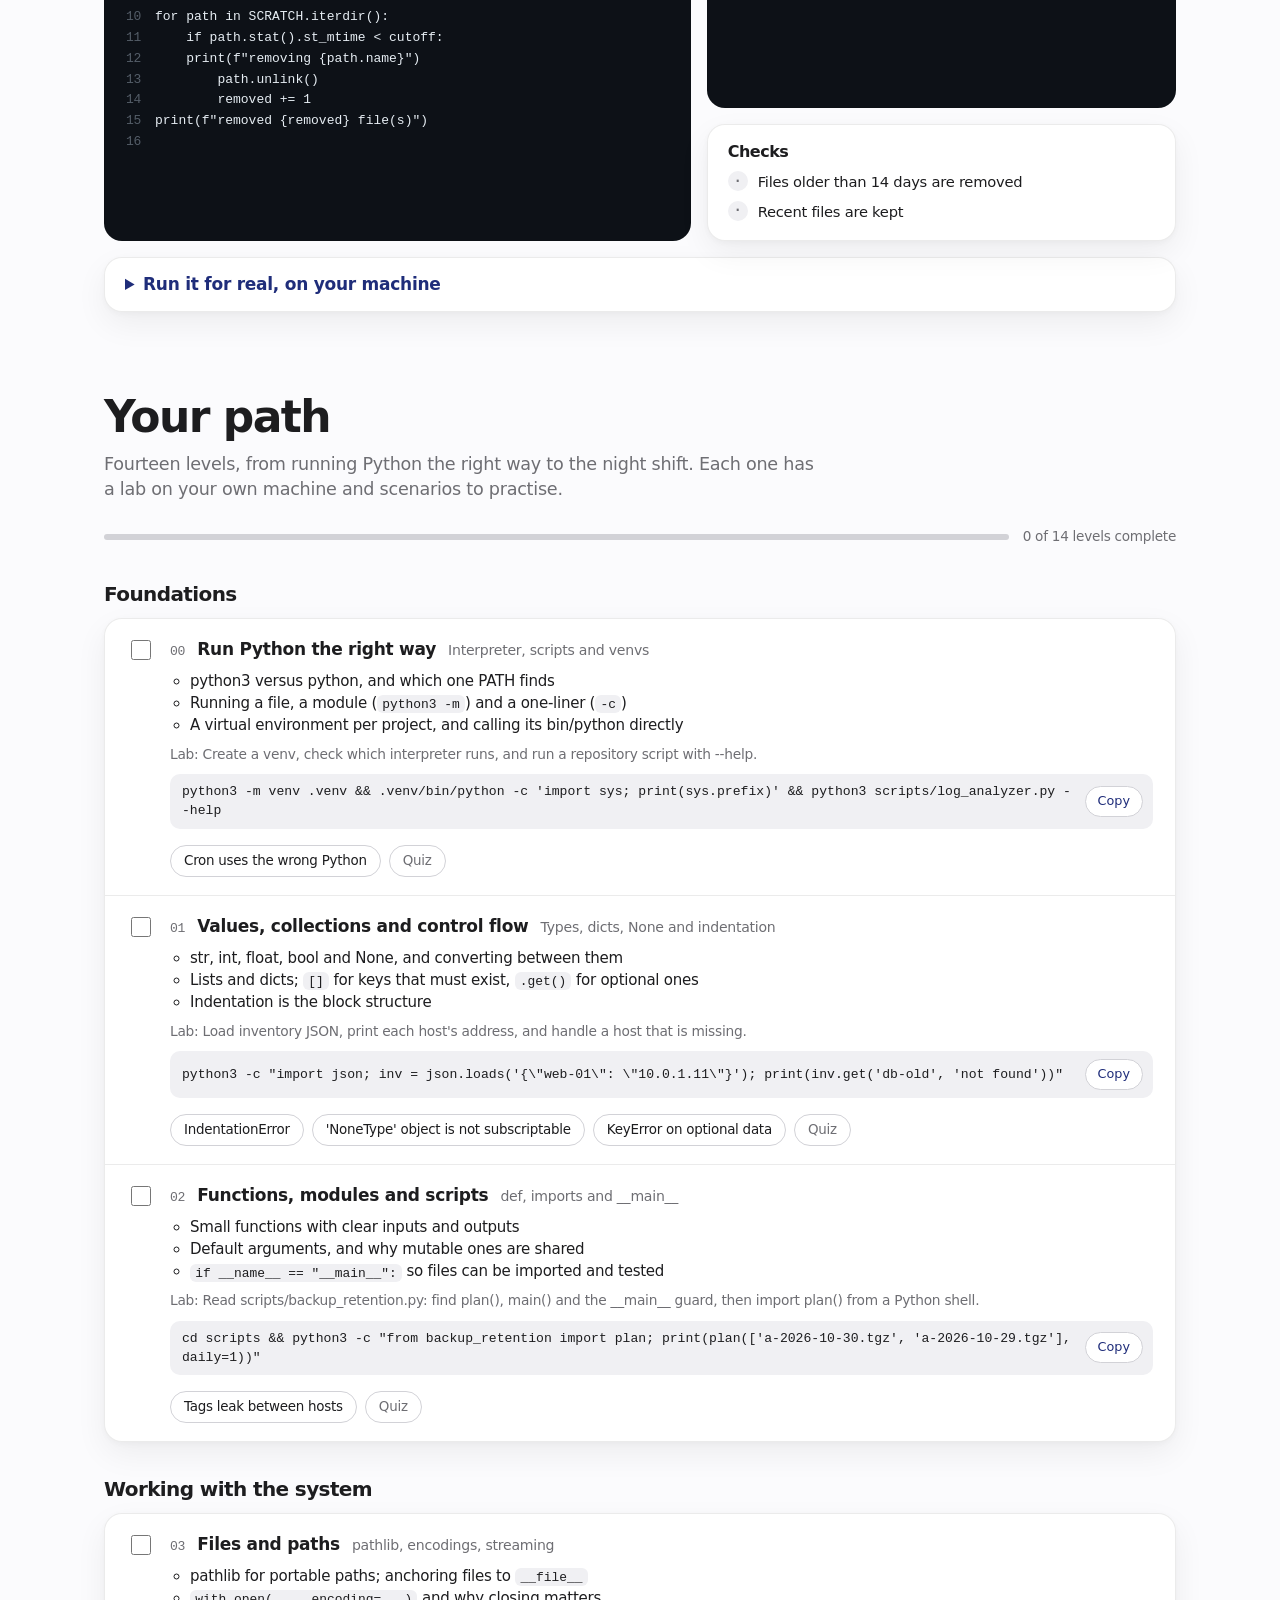
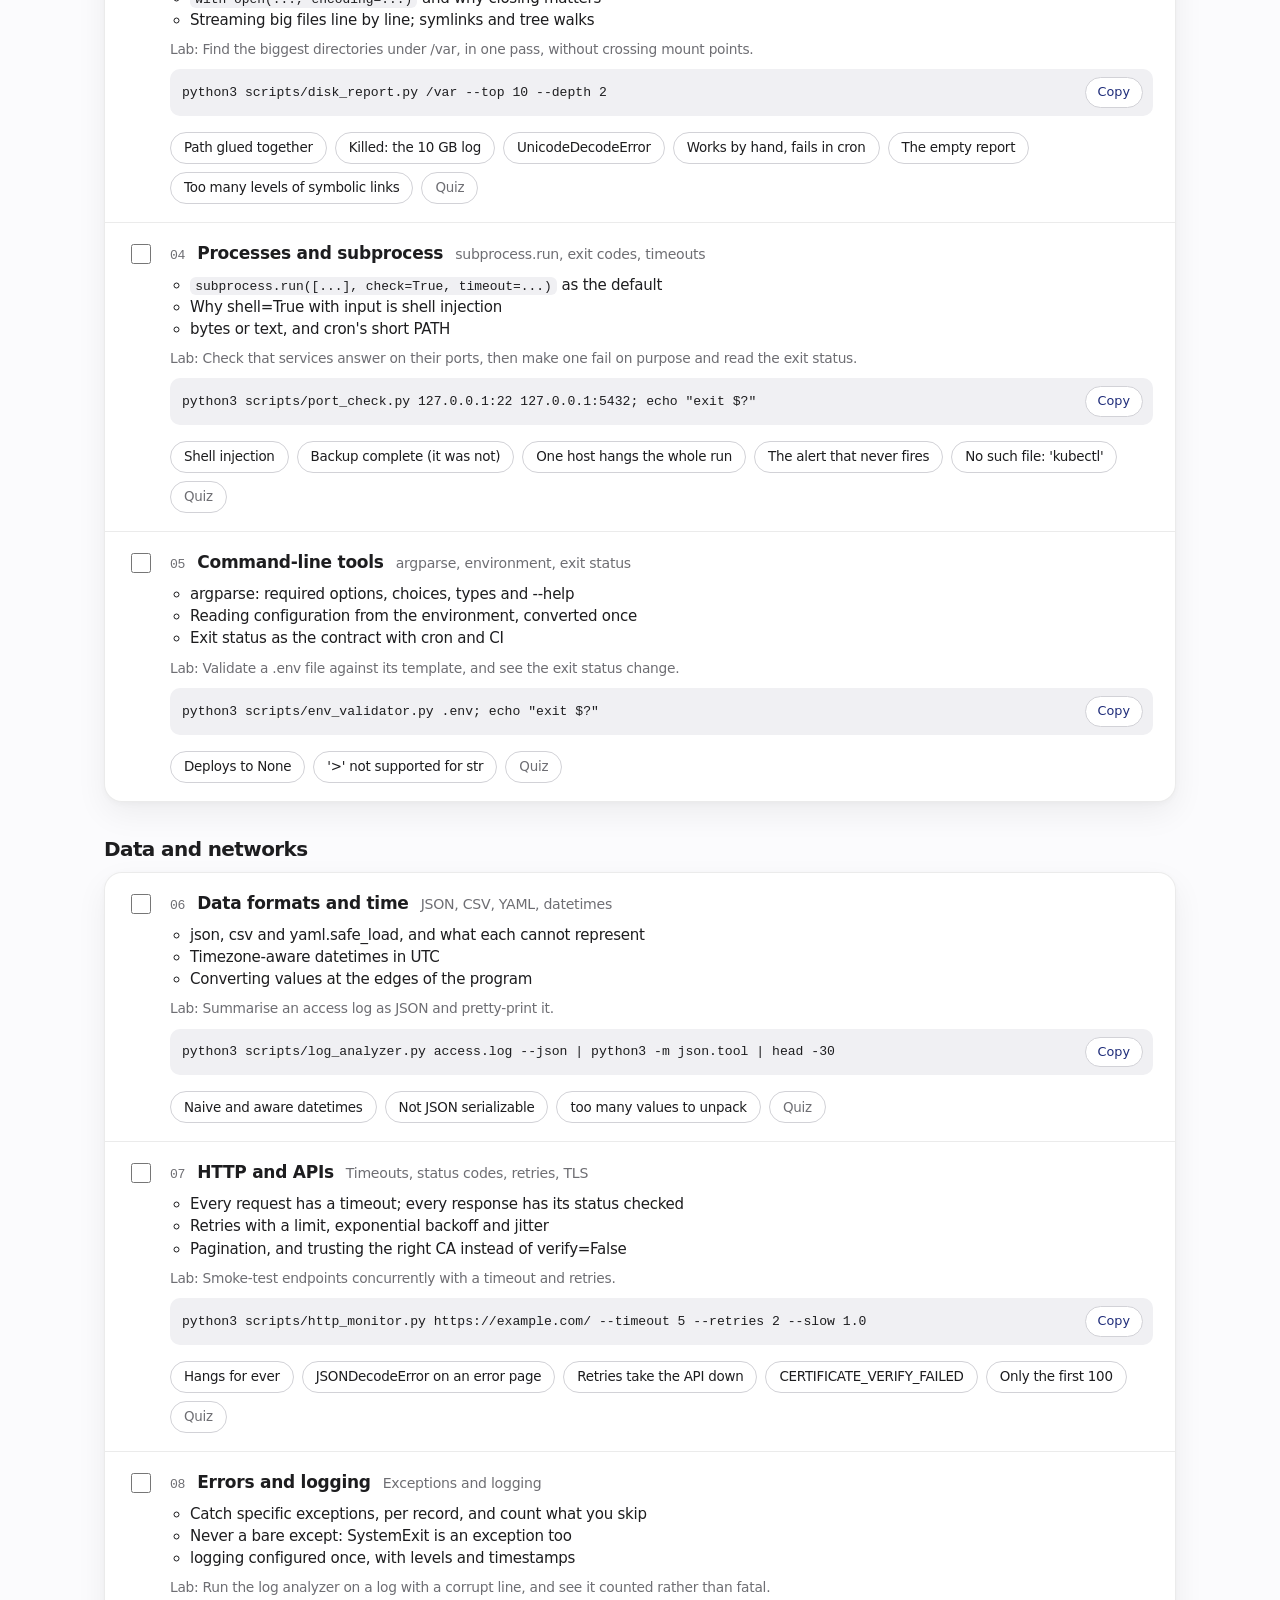
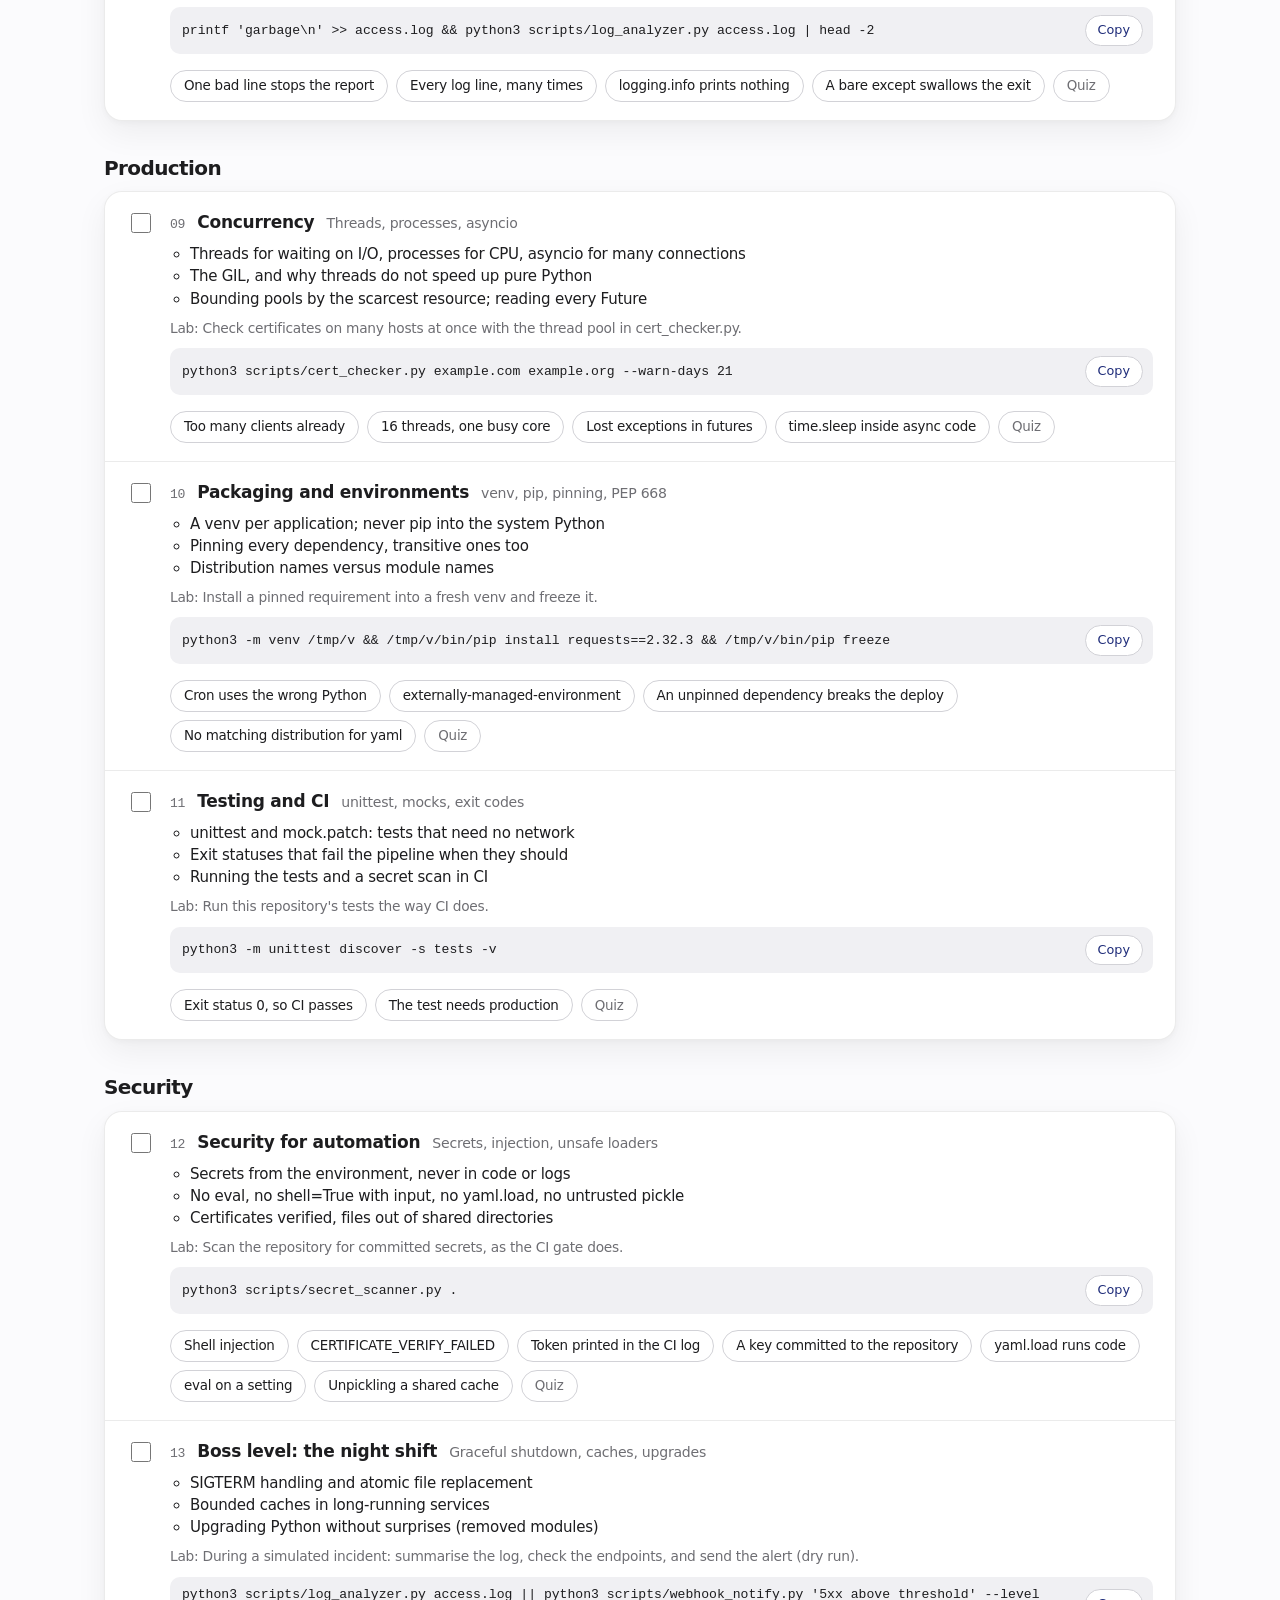
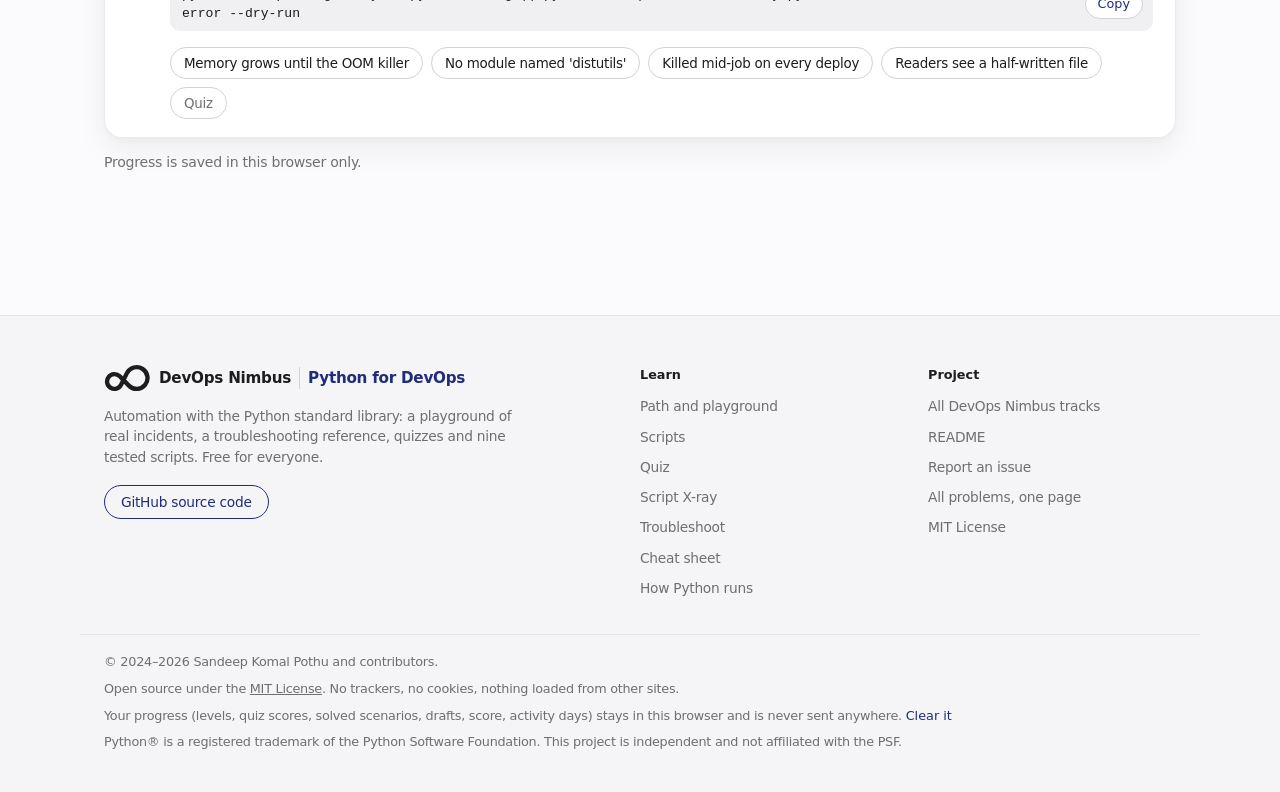
==== commit 86c76744: "Replace the header menu with a Learn | Fix mode switch Seven tabs in two pill groups made the header" ====
--- a/site/index.html
+++ b/site/index.html
@@ -23,9 +23,16 @@
         <img class="mark" src="nimbus.svg" alt="" width="37" height="22">
         DevOps Nimbus <span class="brand-track">Python</span>
       </a>
-      <nav aria-label="Sections">
+      <nav class="switch" aria-label="Mode">
+        <a class="sw learn" href="#path"><svg viewBox="0 0 16 16" width="15" height="15" aria-hidden="true"><path d="M2.5 3.2c1.8-.6 3.6-.4 5.5.8 1.9-1.2 3.7-1.4 5.5-.8v9c-1.8-.6-3.6-.4-5.5.8-1.9-1.2-3.7-1.4-5.5-.8zM8 4v9" fill="none" stroke="currentColor" stroke-width="1.4" stroke-linejoin="round"/></svg>Learn</a>
+        <a class="sw fix" href="#fix"><svg viewBox="0 0 16 16" width="15" height="15" aria-hidden="true"><path d="M10.2 2.4a3.3 3.3 0 0 0-3.9 4.3L2.6 10.4a1.4 1.4 0 0 0 2 2l3.7-3.7a3.3 3.3 0 0 0 4.3-3.9l-2 2-1.7-.4-.4-1.7z" fill="none" stroke="currentColor" stroke-width="1.4" stroke-linejoin="round"/></svg>Fix</a>
+      </nav>
+      <button type="button" class="kbd-btn" id="palette-open" aria-label="Search the site (Ctrl+K)"><span>Search</span><kbd id="palette-key">Ctrl K</kbd></button>
+    </div>
+    <div class="wrap sub-row">
+      <nav class="subnav" aria-label="Sections">
         <div class="mode learn" role="group" aria-label="Learn">
-          <span class="mode-k">Learn</span>
+          <span class="mode-k">Step by step, basics to production</span>
           <a href="#path" data-tab="path">Path</a>
           <a href="#scripts" data-tab="scripts">Scripts</a>
           <a href="#quiz" data-tab="quiz">Quiz</a>
@@ -33,12 +40,11 @@
           <a href="#arch" data-tab="arch">How it runs</a>
         </div>
         <div class="mode fix" role="group" aria-label="Fix">
-          <span class="mode-k">Fix</span>
+          <span class="mode-k">Something broken? Find the cause and the fix</span>
           <a href="#fix" data-tab="fix">Troubleshoot</a>
           <a href="#cheats" data-tab="cheats">Cheat sheet</a>
         </div>
       </nav>
-      <button type="button" class="kbd-btn" id="palette-open" aria-label="Search the site (Ctrl+K)"><span>Search</span><kbd id="palette-key">Ctrl K</kbd></button>
     </div>
   </header>
 
--- a/site/style.css
+++ b/site/style.css
@@ -1,8 +1,9 @@
 /* DevOps Nimbus Python for DevOps. Calm product-page styling: system font, solid surfaces,
-   hairline borders, one accent (#4b47d6, #9c9aff in dark mode). */
+   hairline borders, one accent (#1f2d7a, #6d7dda in dark mode). */
 :root {
   --bg: #fbfbfd; --surface: #fff; --surface-2: #f5f5f7; --text: #1d1d1f; --muted: #6e6e73; --line: #d2d2d7; --hair: rgba(0, 0, 0, .08);
-  --accent: #4b47d6; --accent-2: #9c9aff; --accent-soft: #eeedfc; --on-accent: #fff;
+  --accent: #1f2d7a; --accent-hover: #17225c; --accent-2: #1f2d7a; --accent-soft: #e8e8f5; --on-accent: #fff;
+  --stage-accent: #6d7dda; /* the dark stage keeps the dark-mode accent */
   --ok: #1d8a3a; --ok-soft: #e9f6ec; --bad: #d70015; --bad-soft: #fdecee; --warn: #c77700; --warn-text: #8a5300; --warn-soft: #fff4e0;
   --code-bg: #f0f0f3; --nav: #fbfbfd;
   --stage: #0b0b0d; --stage-text: #f5f5f7; --stage-muted: #8e8e93; --stage-line: rgba(255, 255, 255, .09);
@@ -14,7 +15,7 @@
 @media (prefers-color-scheme: dark) {
   :root {
     --bg: #000; --surface: #1c1c1e; --surface-2: #161617; --text: #f5f5f7; --muted: #a1a1a6; --line: #424245; --hair: rgba(255, 255, 255, .1);
-    --accent: #9c9aff; --accent-soft: #23224a; --on-accent: #000;
+    --accent: #6d7dda; --accent-hover: #8e9ae2; --accent-2: #6d7dda; --accent-soft: #2b2d40; --on-accent: #000;
     --ok: #30d158; --ok-soft: #0f2e18; --bad: #ff6961; --bad-soft: #3a1414; --warn: #ffb340; --warn-text: #ffcc80; --warn-soft: #3a2a0c;
     --code-bg: #2c2c2e; --nav: #161617; --shadow: none;
   }
@@ -48,27 +49,19 @@
 .top-inner { display: flex; align-items: center; gap: 18px; height: 52px; }
 .brand { display: flex; align-items: center; gap: 8px; font-weight: 600; font-size: .95rem; color: var(--text); white-space: nowrap; }
 .brand:hover { text-decoration: none; }
-.top nav { display: flex; align-items: center; gap: 6px; overflow-x: auto; flex: 1; justify-content: center; scrollbar-width: none; }
-.top nav a { color: var(--text); opacity: .8; padding: 6px 6px; border-radius: 99px; white-space: nowrap; font-size: .8rem; }
-.top nav a:hover { opacity: 1; text-decoration: none; }
-.top nav a[aria-current="page"] { opacity: 1; background: var(--code-bg); font-weight: 500; }
 /* Two modes: Learn (the course) and Fix (the reference for something broken now). */
-.mode { display: flex; align-items: center; gap: 2px; padding: 3px; border-radius: 99px; }
-.mode-k { font-size: .7rem; font-weight: 600; padding: 0 4px 0 8px; color: var(--accent); }
-.mode.fix { background: var(--warn-soft); }
-.mode.fix .mode-k { color: var(--warn-text); }
-.mode.fix a[aria-current="page"] { background: var(--surface); }
 .kbd-btn { display: inline-flex; align-items: center; gap: 10px; font-size: .8rem; color: var(--muted); background: var(--code-bg); border: 1px solid transparent; border-radius: 99px; padding: 5px 6px 5px 14px; cursor: pointer; }
 kbd { font: 500 .72rem/1 "SF Mono", ui-monospace, Menlo, monospace; color: var(--muted); background: var(--surface); border: 1px solid var(--line); border-radius: 6px; padding: 3px 6px; }
 
-/* Hero: immersive, washed in the accent in light mode, the stage colour in dark mode. */
-.hero { padding: 88px 0 72px; background: linear-gradient(180deg, color-mix(in srgb, var(--accent) 9%, var(--bg)), var(--bg)); }
+/* Hero: immersive, plain in light mode, the stage colour in dark mode. */
+.hero { padding: 88px 0 72px; }
 .eyebrow { color: var(--accent); font-weight: 600; font-size: 19px; margin: 0 0 6px; }
 .hero h1 { font-size: clamp(44px, 7vw, 80px); line-height: 1.04; letter-spacing: -.045em; font-weight: 700; margin: 0 0 18px; }
 .hero .sub { font-size: clamp(19px, 2.2vw, 24px); color: var(--muted); line-height: 1.35; max-width: 660px; margin: 0 0 30px; }
 .actions { display: flex; gap: 18px; flex-wrap: wrap; align-items: center; }
 .btn { border-radius: 99px; padding: 12px 22px; font-size: 17px; background: var(--accent); color: var(--on-accent); }
 .btn:hover, .link:hover { text-decoration: none; }
+.btn:hover { background: var(--accent-hover); }
 .link { font-size: 17px; }
 .link::after { content: " ›"; }
 .doors { display: grid; grid-template-columns: 1.2fr 1fr; gap: 16px; }
@@ -76,21 +69,20 @@
 .door h2 { margin: 0; font-size: 1.35rem; letter-spacing: -.02em; }
 .door p { margin: 0; color: var(--muted); }
 .door .door-k { font-size: .85rem; font-weight: 600; color: var(--accent); }
-.door.fix { background: var(--warn-soft); border-color: transparent; }
-.door.fix .door-k { color: var(--warn-text); }
+.door.fix { background: var(--oncall); border-color: transparent; color: var(--on-oncall); }
+.door.fix p, .door.fix .door-k { color: color-mix(in srgb, var(--on-oncall) 72%, transparent); }
 .door .actions { margin-top: 10px; }
 .door-search { display: flex; gap: 8px; margin-top: 10px; }
 .door-search input[type="search"] { flex: 1; min-width: 0; border-radius: 99px; }
-.mode-banner { margin: 32px 0 0; padding: 12px 16px; border-radius: 12px; background: var(--warn-soft); font-size: .95rem; }
-.mode-banner strong { color: var(--warn-text); }
+.mode-banner { margin: 32px 0 0; padding: 12px 16px; border-radius: 12px; background: var(--surface); border: 1px solid var(--hair); box-shadow: inset 3px 0 0 var(--oncall); font-size: .95rem; }
 .stage { position: relative; margin-top: 56px; background: var(--stage); color: var(--stage-text); border-radius: 30px; padding: 30px; overflow: hidden; isolation: isolate; border: 1px solid var(--stage-line); }
-.stage::before { content: ""; position: absolute; inset: -40% -10% auto; height: 120%; background: radial-gradient(closest-side, color-mix(in srgb, var(--accent-2) 30%, transparent), transparent 70%); z-index: -1; pointer-events: none; }
+.stage::before { content: ""; position: absolute; inset: -40% -10% auto; height: 120%; background: radial-gradient(closest-side, color-mix(in srgb, var(--stage-accent) 30%, transparent), transparent 70%); z-index: -1; pointer-events: none; }
 .stage-bar { display: flex; justify-content: space-between; align-items: center; gap: 12px; margin-bottom: 20px; font-size: 13px; color: var(--stage-muted); }
 .stage-bar strong { color: var(--stage-text); font-weight: 600; font-size: 15px; }
 .toggle { border: 1px solid var(--stage-line); background: rgba(255, 255, 255, .06); color: var(--stage-text); border-radius: 99px; padding: 7px 14px; font-size: 13px; white-space: nowrap; }
-.toggle:hover { text-decoration: none; border-color: var(--accent-2); }
+.toggle:hover { text-decoration: none; border-color: var(--stage-accent); }
 .chart { display: flex; align-items: flex-end; gap: 4px; height: 170px; border-bottom: 1px solid var(--stage-line); }
-.chart i { flex: 1; border-radius: 4px 4px 0 0; background: var(--accent-2); transition: height .5s var(--ease), background .3s; }
+.chart i { flex: 1; border-radius: 4px 4px 0 0; background: var(--stage-accent); transition: height .5s var(--ease), background .3s; }
 .chart i.err { background: #ff453a; }
 .readout { display: grid; grid-template-columns: repeat(3, 1fr); gap: 14px; margin-top: 18px; }
 .readout b { display: block; font-size: 26px; letter-spacing: -.03em; }
@@ -158,12 +150,12 @@
 .pg-buttons { display: flex; gap: 6px; }
 .pg-editor .pill { color: var(--term-text); border-color: rgba(255, 255, 255, .25); }
 .pg-editor .pill:hover { background: rgba(255, 255, 255, .08); }
-.pg-editor .pill.primary { background: var(--accent-2); border-color: var(--accent-2); color: #000; }
+.pg-editor .pill.primary { background: var(--stage-accent); border-color: var(--stage-accent); color: #000; }
 .pg-code-wrap { display: flex; flex: 1; min-height: 420px; position: relative; }
 .pg-gutter { flex: none; width: 44px; overflow: hidden; padding: 12px 8px 12px 0; text-align: right; font: 13px/1.6 "SF Mono", ui-monospace, Menlo, monospace; color: #545d68; user-select: none; }
 .pg-gutter span { display: block; }
 .pg-gutter span.err { color: #ff7b72; font-weight: 700; }
-#pg-code { flex: 1; min-width: 0; resize: none; border: 0; outline: none; background: transparent; color: var(--term-text); caret-color: var(--accent-2); padding: 12px 14px 12px 6px; font: 13px/1.6 "SF Mono", ui-monospace, Menlo, Consolas, monospace; white-space: pre; overflow: auto; tab-size: 4; }
+#pg-code { flex: 1; min-width: 0; resize: none; border: 0; outline: none; background: transparent; color: var(--term-text); caret-color: var(--stage-accent); padding: 12px 14px 12px 6px; font: 13px/1.6 "SF Mono", ui-monospace, Menlo, Consolas, monospace; white-space: pre; overflow: auto; tab-size: 4; }
 .pg-editor:focus-within { border-color: var(--accent); }
 .pg-side { display: flex; flex-direction: column; gap: 16px; min-width: 0; }
 .pg-out { overflow: auto; padding: 12px 16px; height: 300px; font: 12.5px/1.55 "SF Mono", ui-monospace, Menlo, Consolas, monospace; }
@@ -365,19 +357,11 @@
   .pg-group, .doctor-group { grid-template-columns: minmax(0, 1fr); }
   #xray-note { position: static; }
 }
-/* Brand and search on the first row, the Learn and Fix menus centred on the second. */
-@media (max-width: 1024px) {
-  .top-inner { gap: 6px 10px; flex-wrap: wrap; height: auto; padding-top: 8px; padding-bottom: 6px; }
-  .brand { flex: 1; }
-  .top nav { order: 3; flex-basis: 100%; flex-wrap: wrap; justify-content: center; gap: 6px; overflow: visible; }
-}
 @media (max-width: 760px) {
   body { font-size: 16px; }
   .wrap { padding: 0 16px; }
   .kbd-btn span { display: none; }
   .kbd-btn { padding: 5px; }
-  .top nav a { padding: 6px 4px; }
-  .mode { flex-wrap: wrap; justify-content: center; }
   .doors { grid-template-columns: minmax(0, 1fr); }
   .door-search { flex-direction: column; }
   .hero { padding: 48px 0 48px; }
@@ -443,12 +427,12 @@
 .eng-uptime { display: flex; gap: 2px; height: 96px; margin-top: 14px; }
 .eng-30 { display: none; }
 .eng-up { flex: 1; border-radius: 2px; background: var(--code-bg); }
-.eng-up.on { background: var(--ok); }
+.eng-up.on { background: var(--accent-2); }
 .eng-up-axis { display: flex; justify-content: space-between; font-size: .75rem; color: var(--muted); }
 .eng-budget { display: flex; align-items: center; gap: 10px; margin-top: auto; padding-top: 10px; font-size: .88rem; }
 .eng-pips { display: flex; gap: 4px; }
-.eng-pips span { width: 10px; height: 10px; border-radius: 50%; border: 1.5px solid var(--ok); }
-.eng-pips span.on { background: var(--ok); }
+.eng-pips span { width: 10px; height: 10px; border-radius: 50%; border: 1.5px solid var(--accent-2); }
+.eng-pips span.on { background: var(--accent-2); }
 .eng-stats { display: grid; grid-template-columns: repeat(5, 1fr); gap: 1px; background: var(--hair); border-radius: 14px; overflow: hidden; border: 1px solid var(--hair); }
 .eng-stats div { background: var(--surface); padding: 14px 16px; display: flex; flex-direction: column; }
 .eng-stats b { font-size: 1.3rem; letter-spacing: -.02em; font-variant-numeric: tabular-nums; }
@@ -476,3 +460,42 @@
 .eng-file { position: relative; }
 .eng-file input { position: absolute; inset: 0; opacity: 0; cursor: pointer; }
 .eng-file:focus-within { outline: 2px solid var(--accent); outline-offset: 2px; }
+
+/* Header: a Learn | Fix switch, then the current mode's pages. Learn is light; Fix is "on-call dark". */
+:root { --oncall: #1d1d1f; --on-oncall: #ffffff; }
+@media (prefers-color-scheme: dark) { :root { --oncall: #f5f5f7; --on-oncall: #000000; } }
+.top { padding-bottom: 0; }
+.top-inner { justify-content: space-between; }
+.switch { position: relative; display: grid; grid-template-columns: 1fr 1fr; padding: 3px; border-radius: 99px; background: var(--code-bg); flex: none; }
+.switch::before { content: ""; position: absolute; inset: 3px auto 3px 3px; width: calc(50% - 3px); border-radius: 99px; background: var(--surface); box-shadow: 0 1px 3px rgba(0, 0, 0, .12); transition: transform .28s var(--ease, ease), background-color .28s; }
+[data-mode="fix"] .switch::before { transform: translateX(100%); background: var(--oncall); }
+.sw { position: relative; display: inline-flex; align-items: center; justify-content: center; gap: 7px; min-width: 96px; padding: 6px 16px; border-radius: 99px; font-size: .86rem; font-weight: 600; color: var(--muted); text-decoration: none; transition: color .28s; }
+.sw:hover { text-decoration: none; color: var(--text); }
+.sw.learn[aria-current] { color: var(--accent); }
+.sw.fix[aria-current] { color: var(--on-oncall); }
+.sub-row { box-shadow: 0 -1px 0 var(--hair); max-width: none; }
+.sub-row > .subnav { max-width: 1080px; margin: 0 auto; }
+.subnav { display: flex; justify-content: center; }
+.subnav .mode { display: flex; align-items: center; gap: 4px; }
+.subnav .mode.fix, [data-mode="fix"] .subnav .mode.learn { display: none; }
+[data-mode="fix"] .subnav .mode.fix { display: flex; }
+.subnav .mode-k { font-size: .78rem; color: var(--muted); margin-right: 14px; }
+.subnav a { position: relative; padding: 11px 12px; font-size: .84rem; color: var(--text); opacity: .75; text-decoration: none; white-space: nowrap; }
+.subnav a:hover { opacity: 1; text-decoration: none; }
+.subnav a[aria-current="page"] { opacity: 1; font-weight: 600; }
+.subnav a[aria-current="page"]::after { content: ""; position: absolute; left: 12px; right: 12px; bottom: -1px; height: 2px; border-radius: 2px; background: var(--accent); }
+[data-mode="fix"] .subnav a[aria-current="page"]::after { background: var(--oncall); }
+@media (max-width: 720px) {
+  .top-inner { flex-wrap: wrap; height: auto; gap: 8px 10px; padding-top: 8px; padding-bottom: 8px; }
+  .brand { flex: 1; }
+  .switch { order: 3; flex-basis: 100%; }
+  .subnav .mode-k { display: none; }
+  .subnav { justify-content: flex-start; overflow-x: auto; scrollbar-width: none; }
+  .sw { min-width: 0; padding: 6px 12px; }
+  .subnav a { padding: 11px 8px; font-size: .8rem; }
+  .subnav a[aria-current="page"]::after { left: 8px; right: 8px; }
+}
+@media (prefers-reduced-motion: reduce) { .switch::before, .sw { transition: none; } }
+.door.fix .pill { background: var(--on-oncall); color: var(--oncall); border-color: transparent; font-weight: 600; }
+.door.fix .pill:hover { background: color-mix(in srgb, var(--on-oncall) 88%, var(--oncall)); }
+.door.fix input[type="search"] { border-color: transparent; }
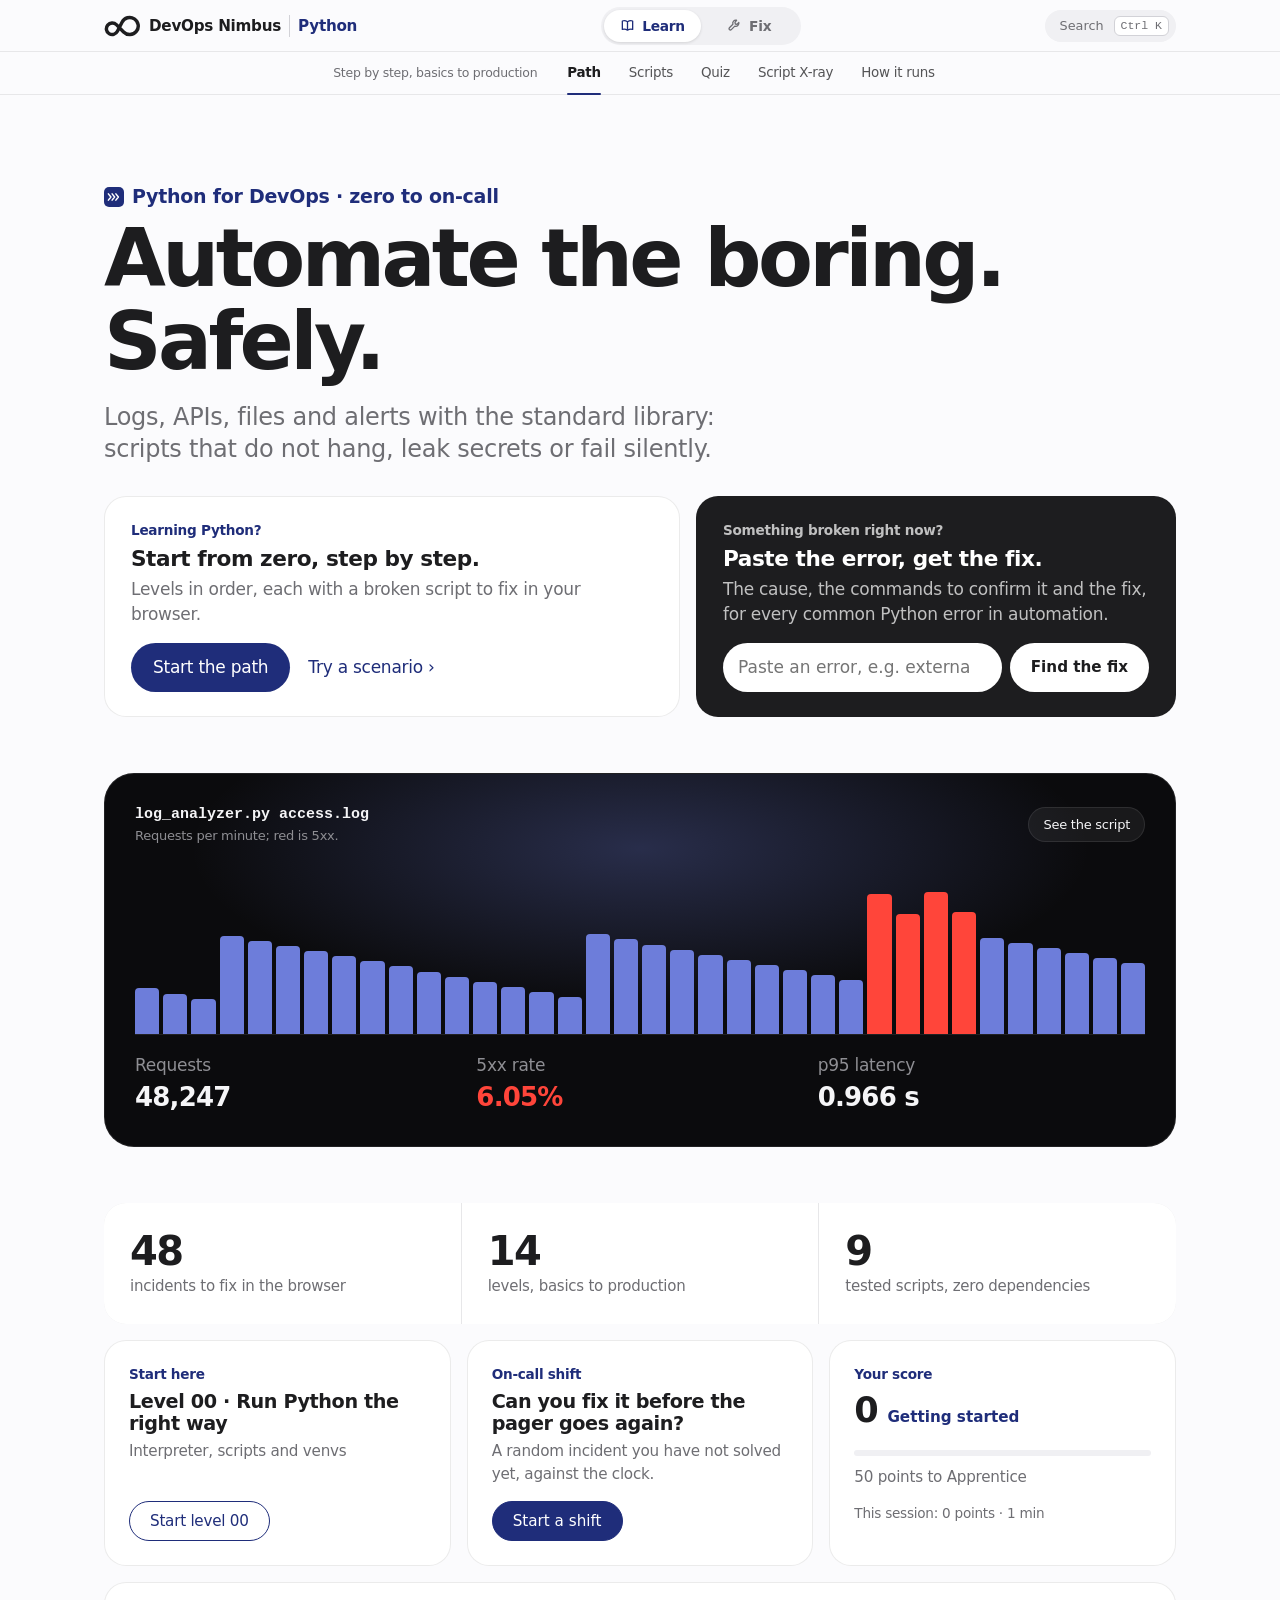
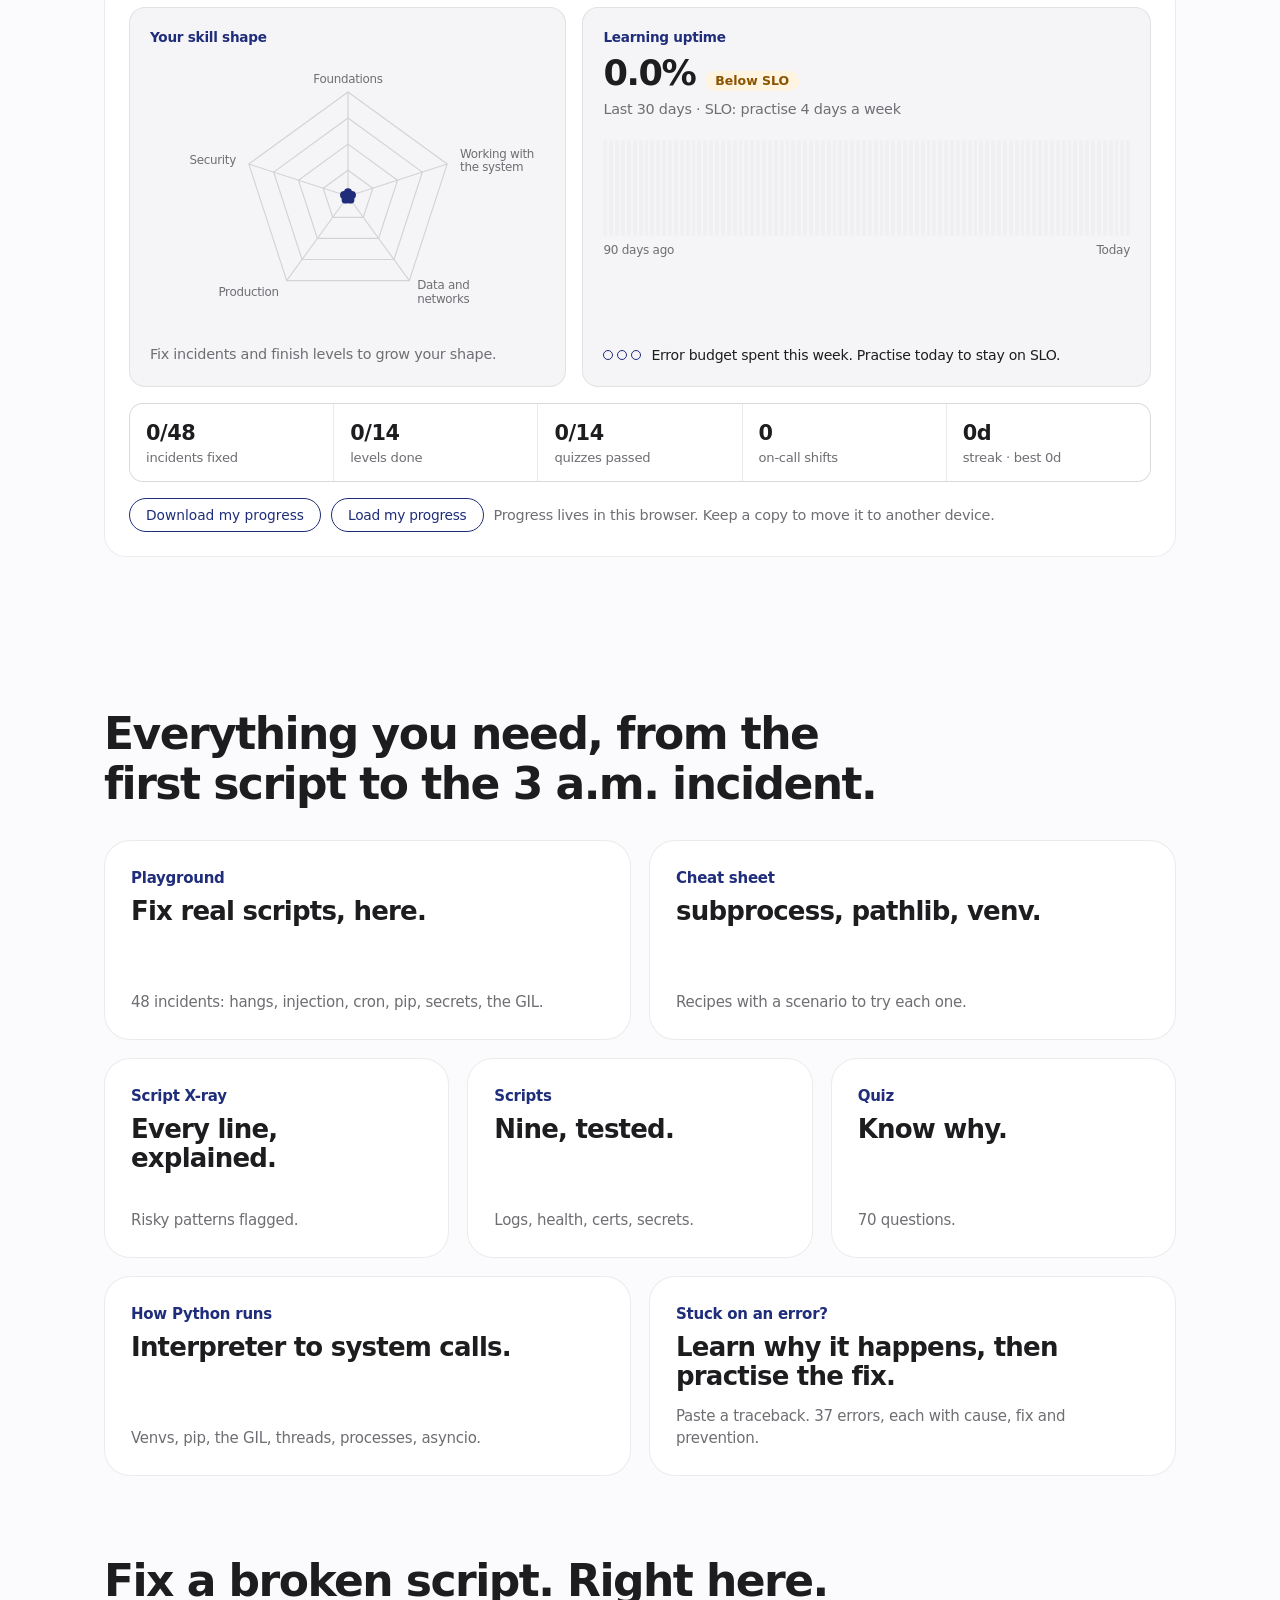
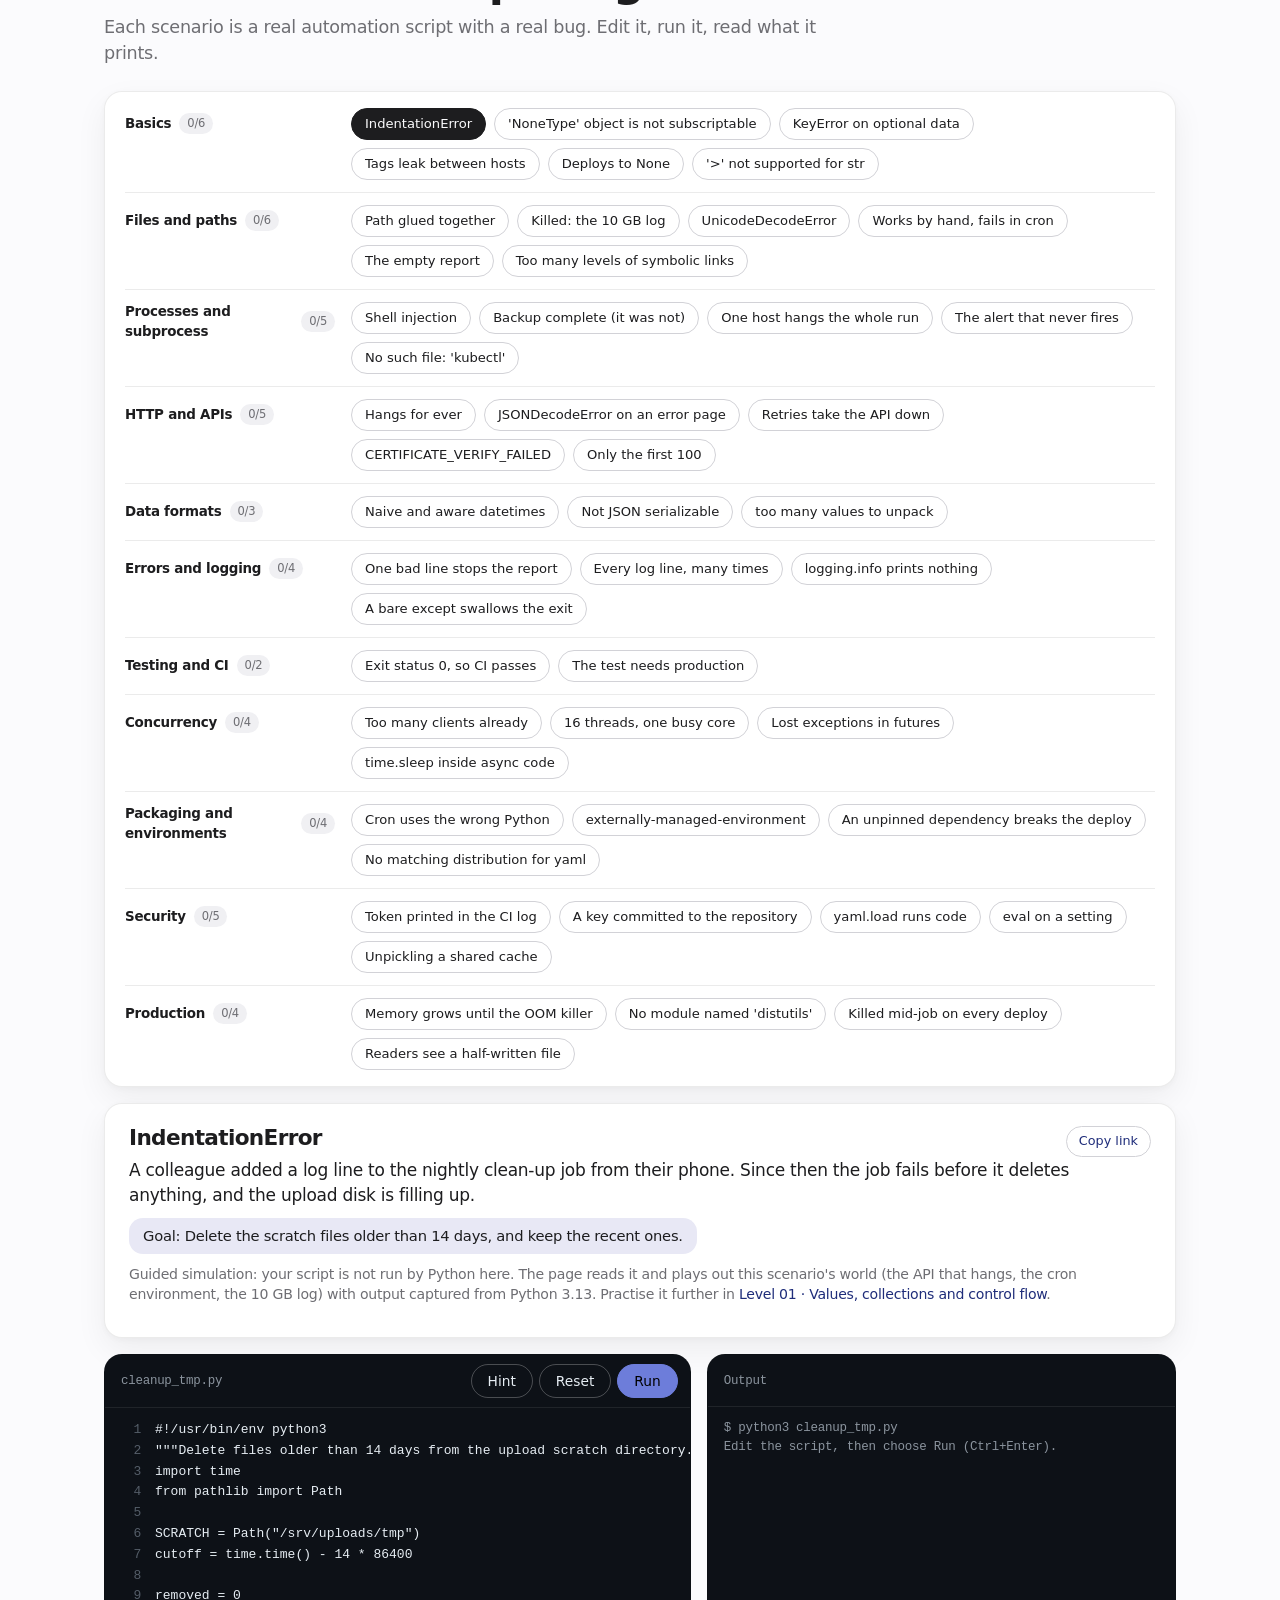
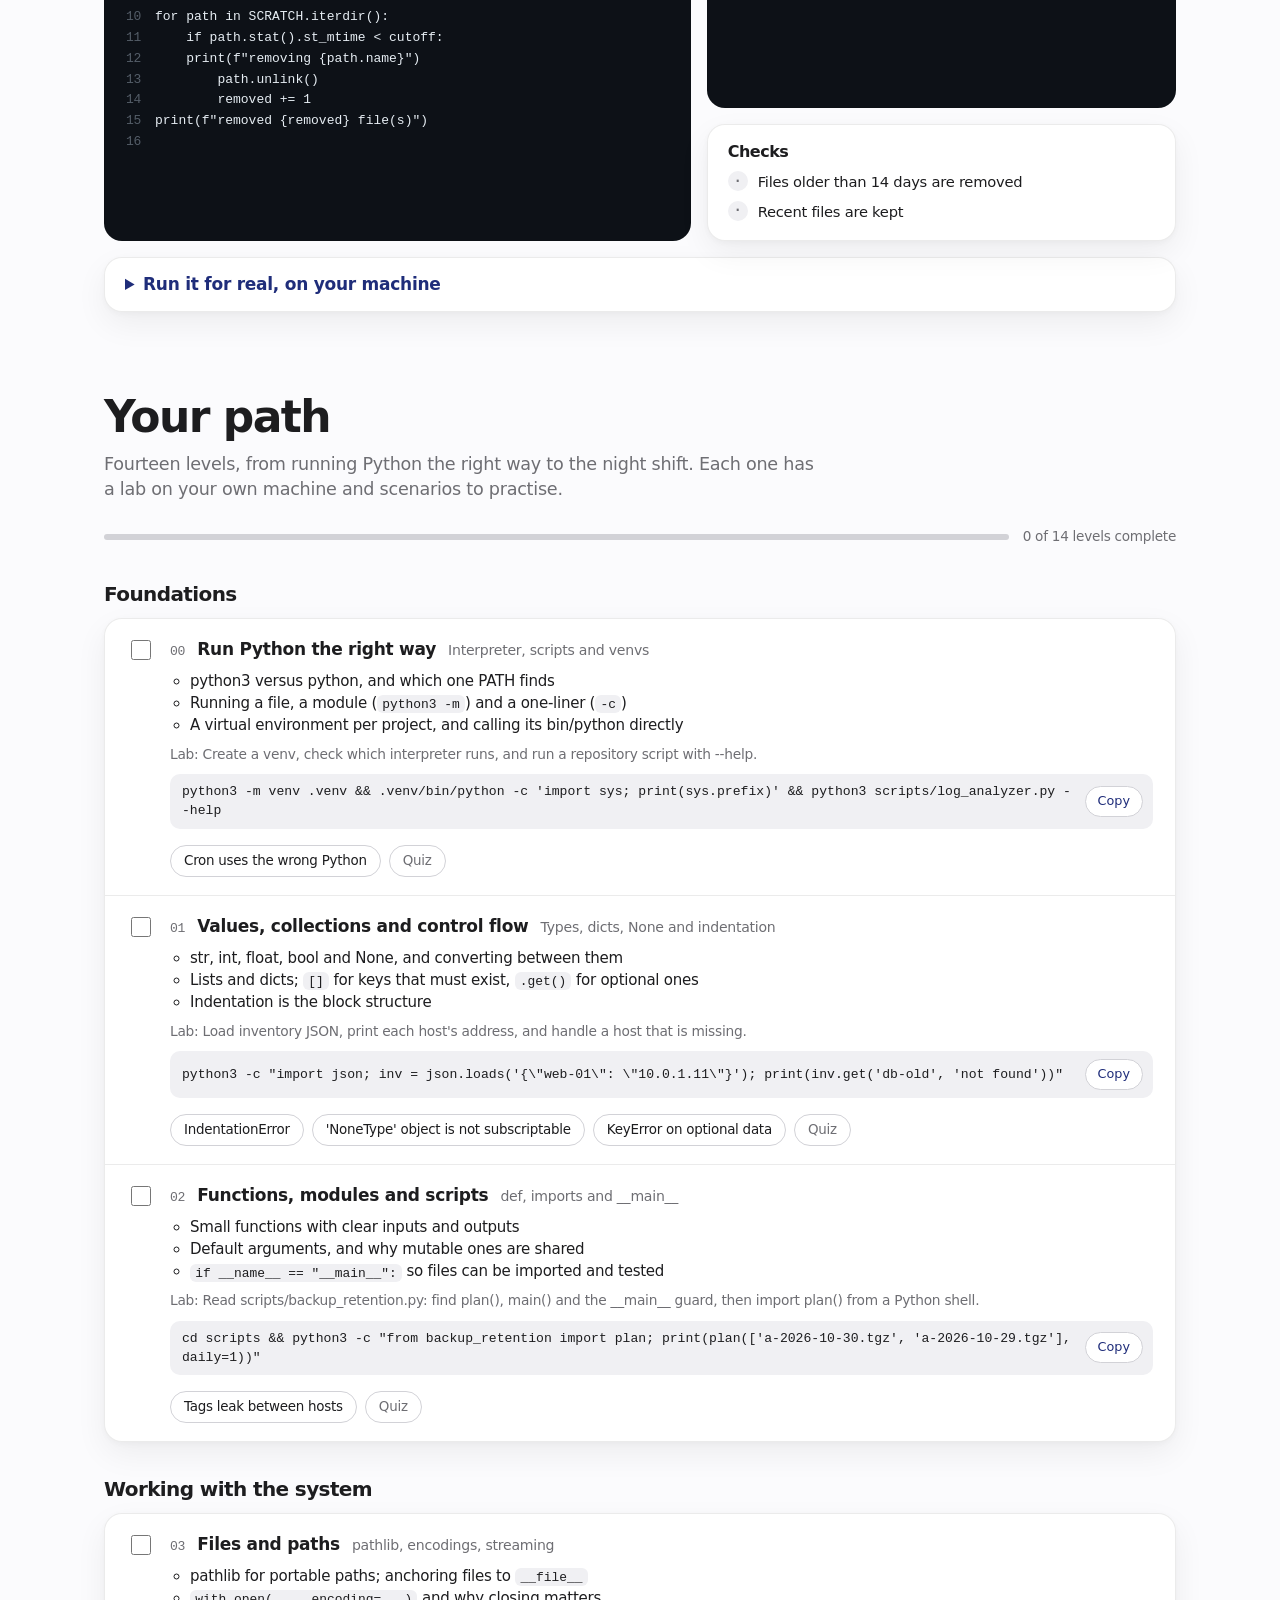
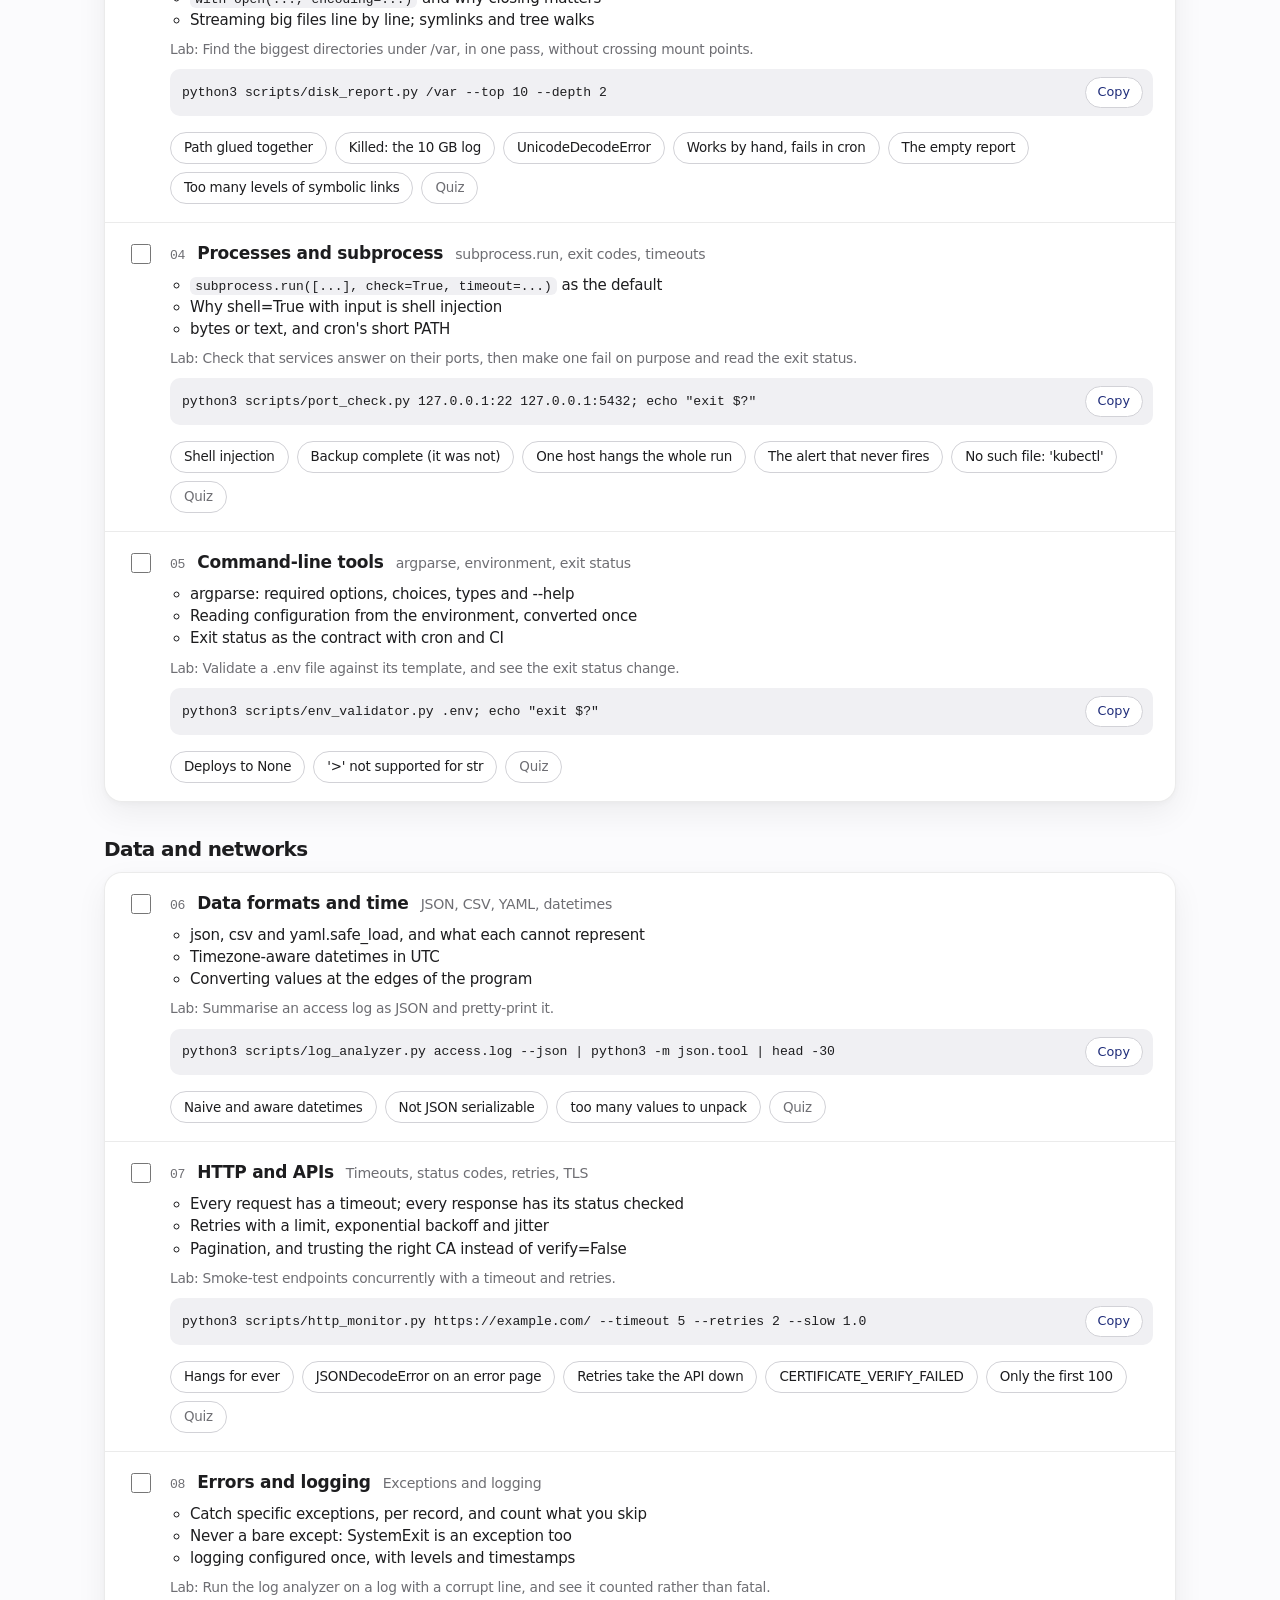
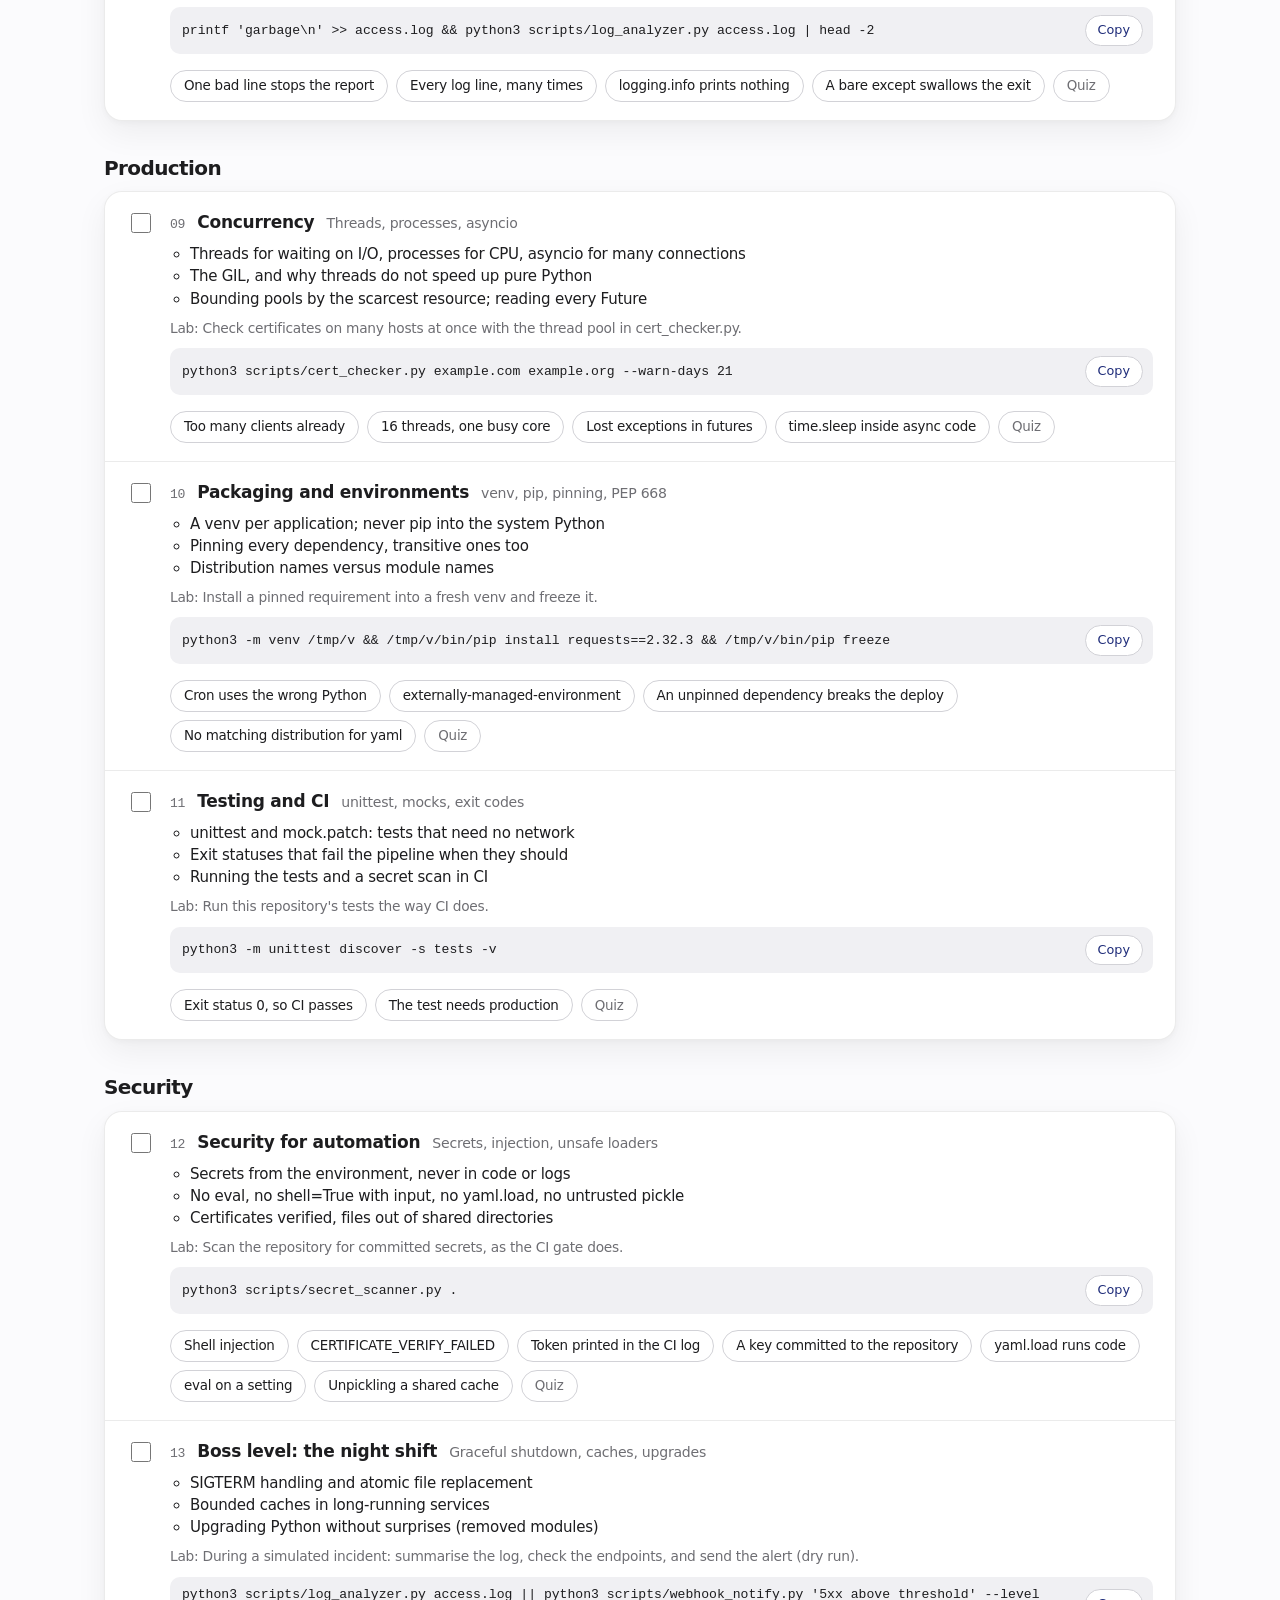
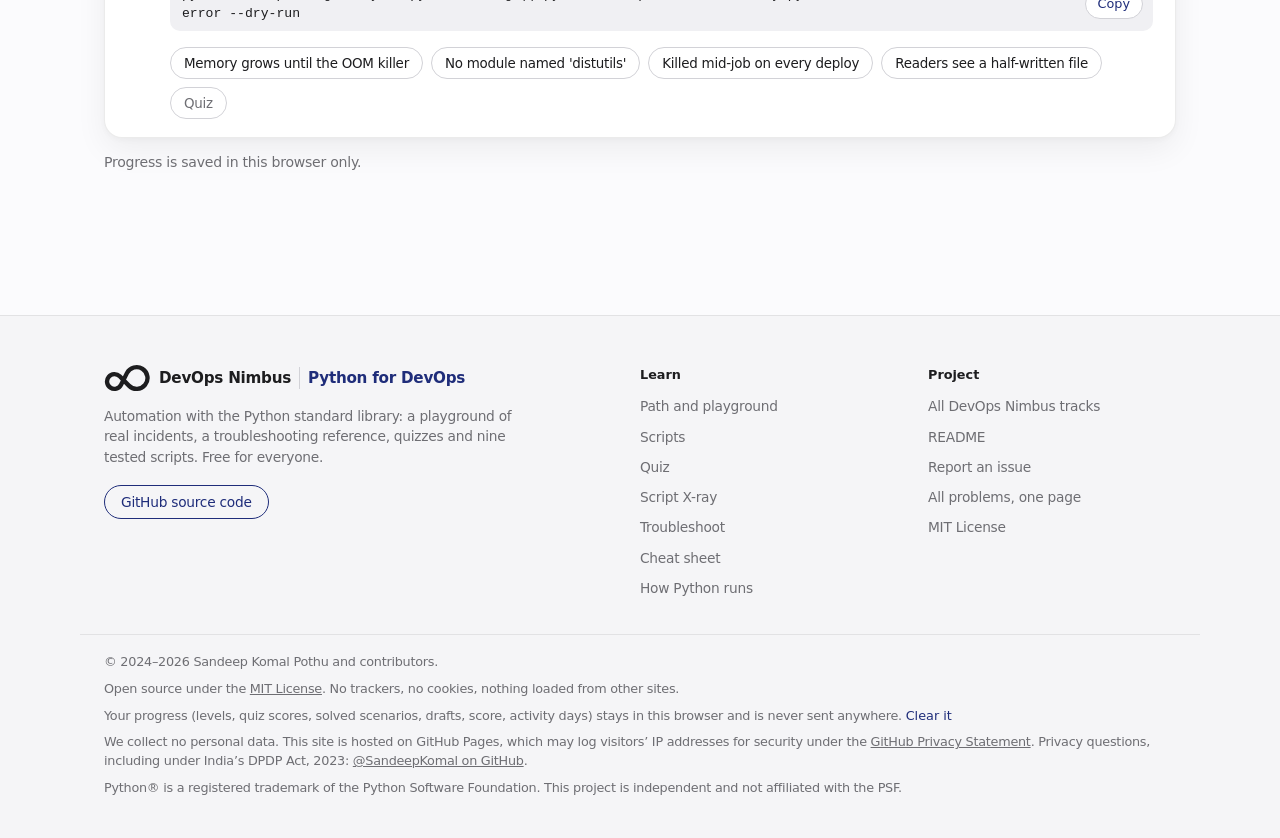
==== commit f7ec9744: "Add a privacy notice to the footer States that the site collects no personal data, that GitHub Pages" ====
--- a/site/index.html
+++ b/site/index.html
@@ -243,6 +243,7 @@
       <p>© 2024–2026 Sandeep Komal Pothu and contributors.</p>
       <p>Open source under the <a href="https://github.com/SandeepKomal/python_scripts/blob/main/LICENSE">MIT License</a>. No trackers, no cookies, nothing loaded from other sites.</p>
       <p>Your progress (levels, quiz scores, solved scenarios, drafts, score, activity days) stays in this browser and is never sent anywhere. <button type="button" class="link-btn" id="forget">Clear it</button></p>
+      <p>We collect no personal data. This site is hosted on GitHub Pages, which may log visitors’ IP addresses for security under the <a href="https://docs.github.com/en/site-policy/privacy-policies/github-general-privacy-statement">GitHub Privacy Statement</a>. Privacy questions, including under India’s DPDP Act, 2023: <a href="https://github.com/SandeepKomal">@SandeepKomal on GitHub</a>.</p>
       <p class="foot-tm">Python® is a registered trademark of the Python Software Foundation. This project is independent and not affiliated with the PSF.</p>
     </div>
   </footer>
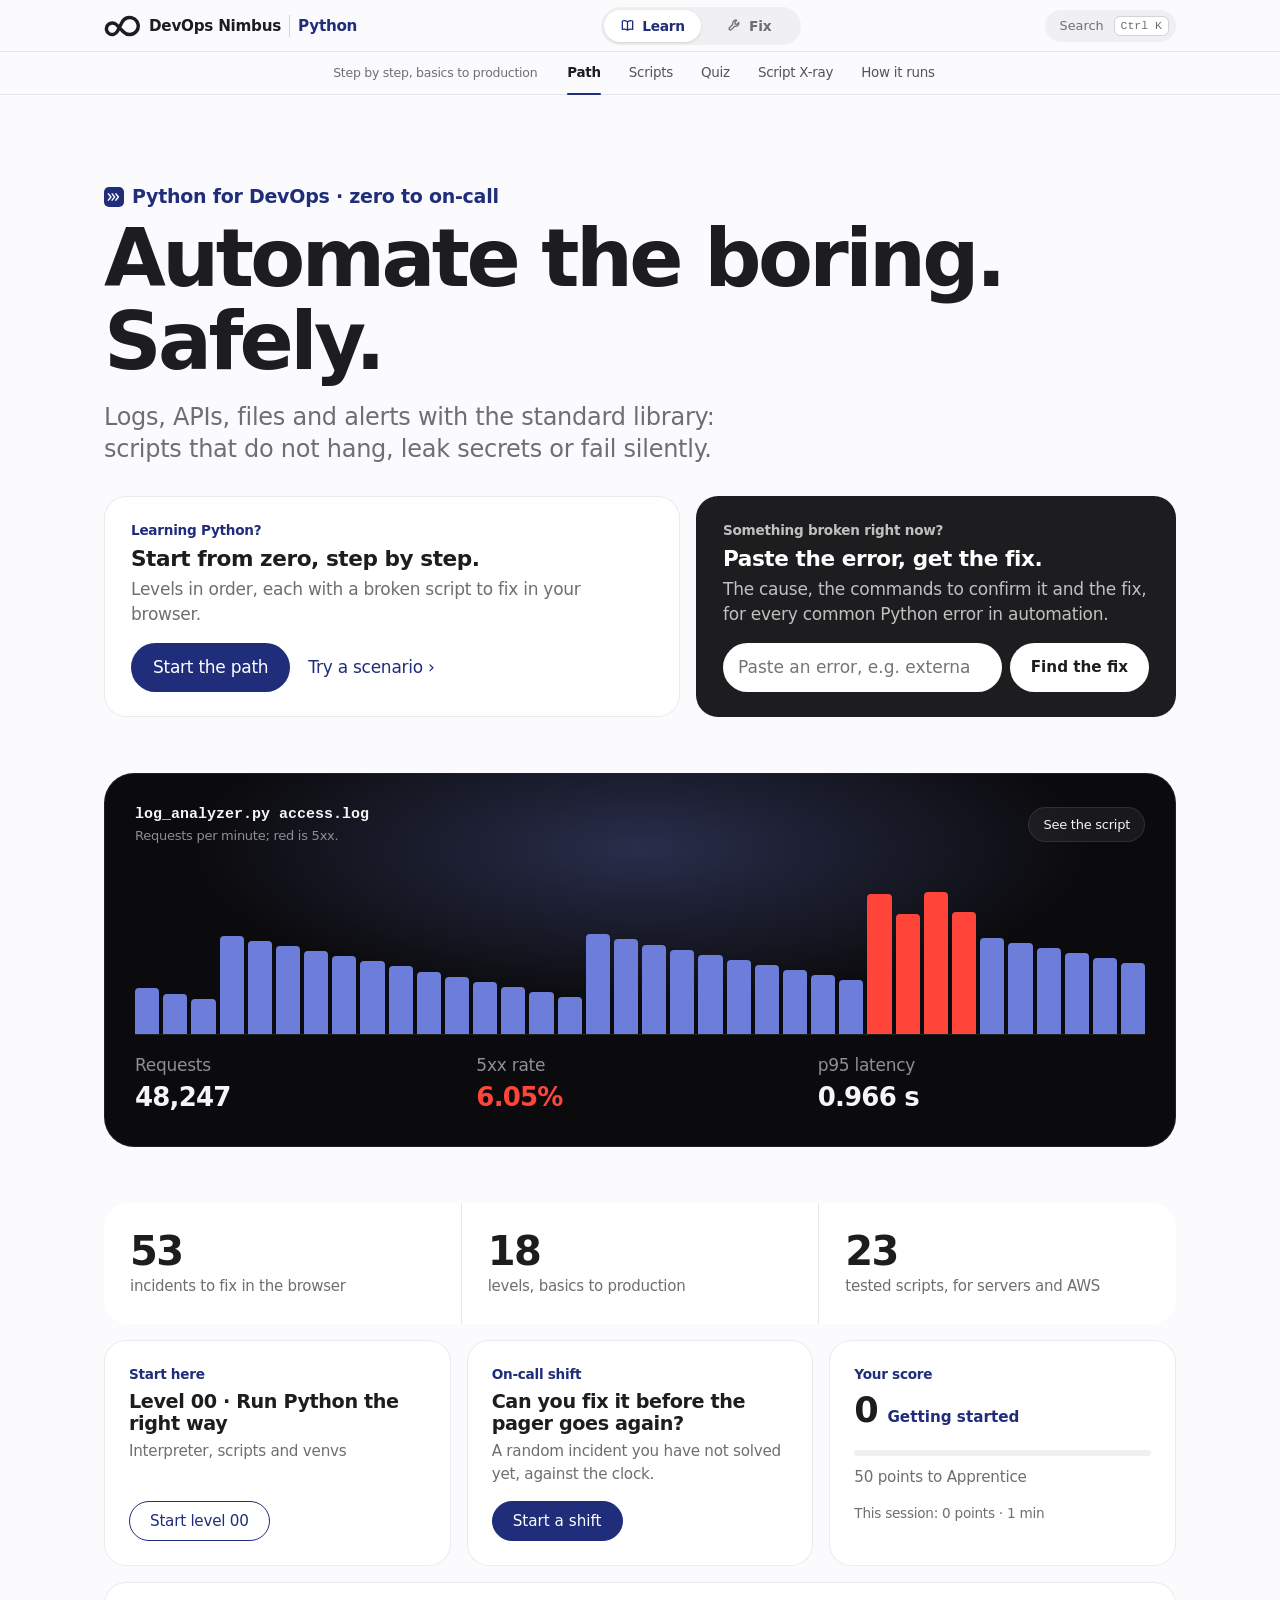
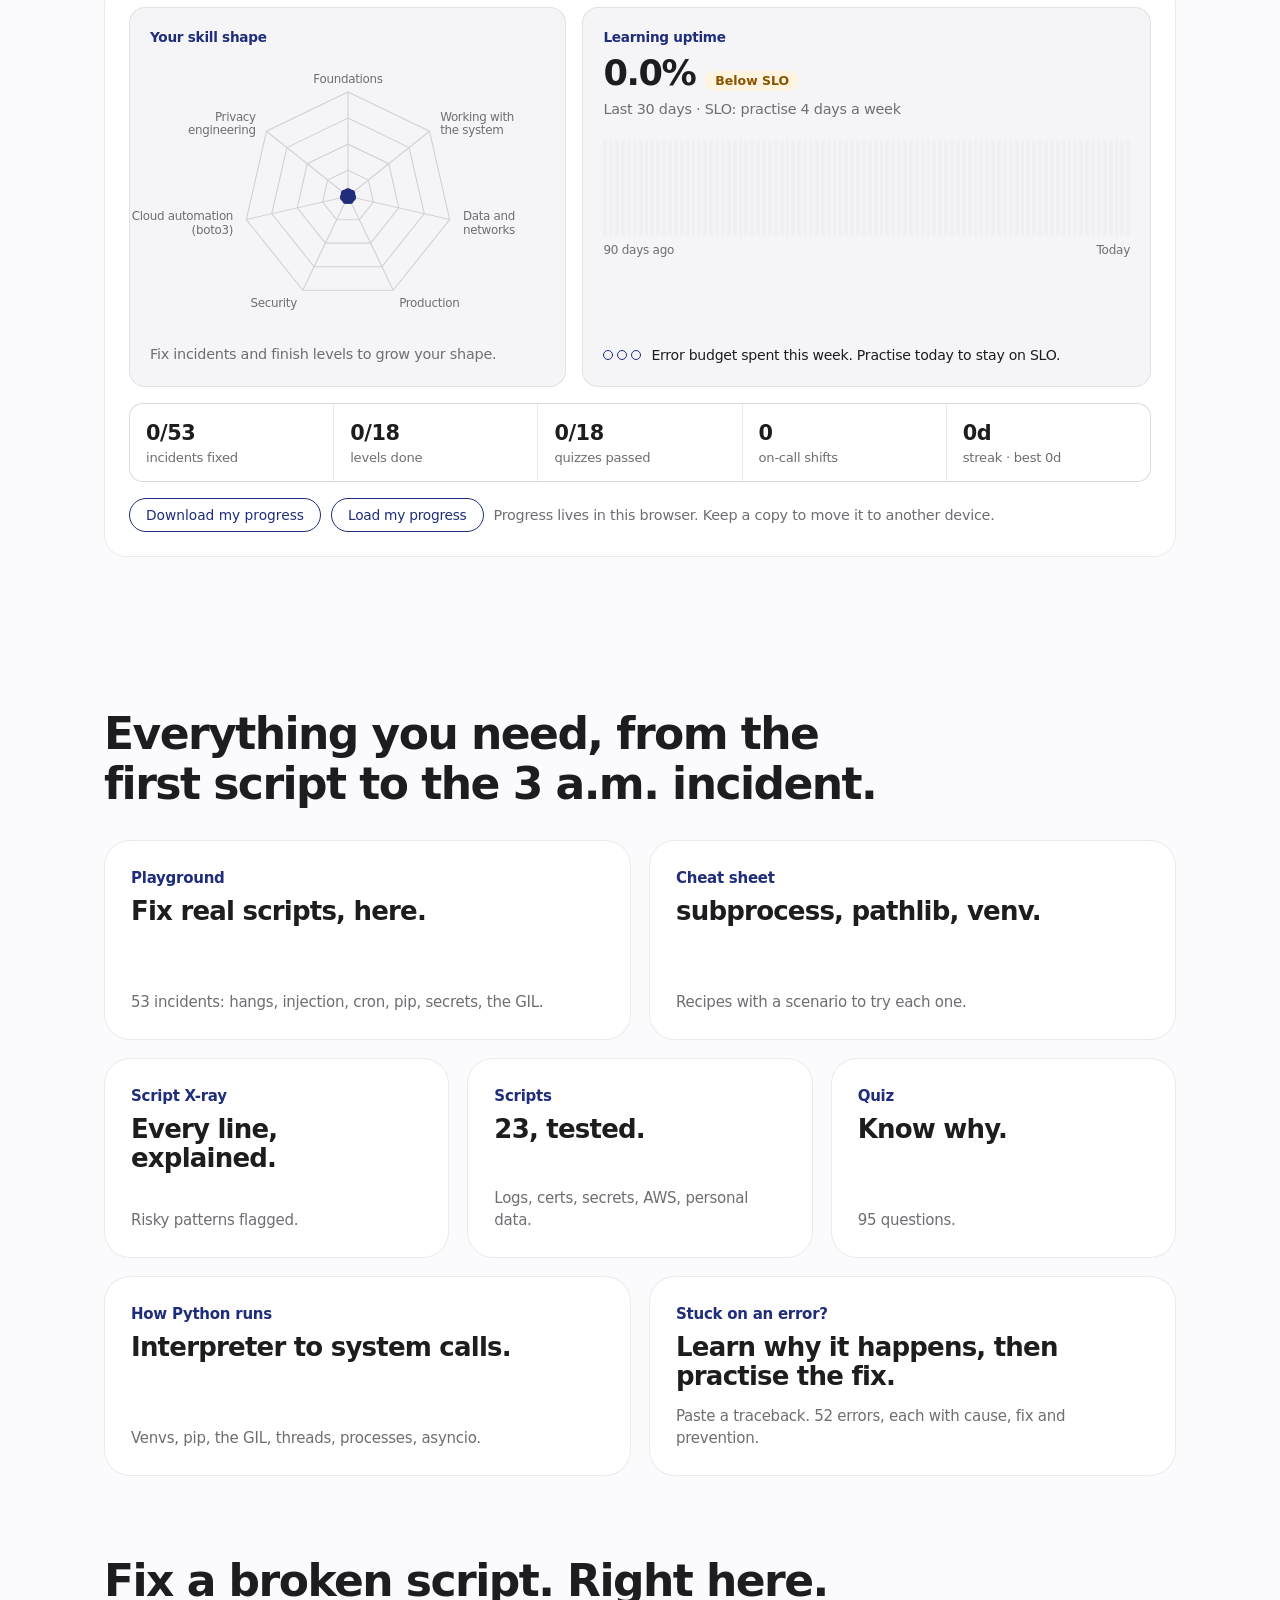
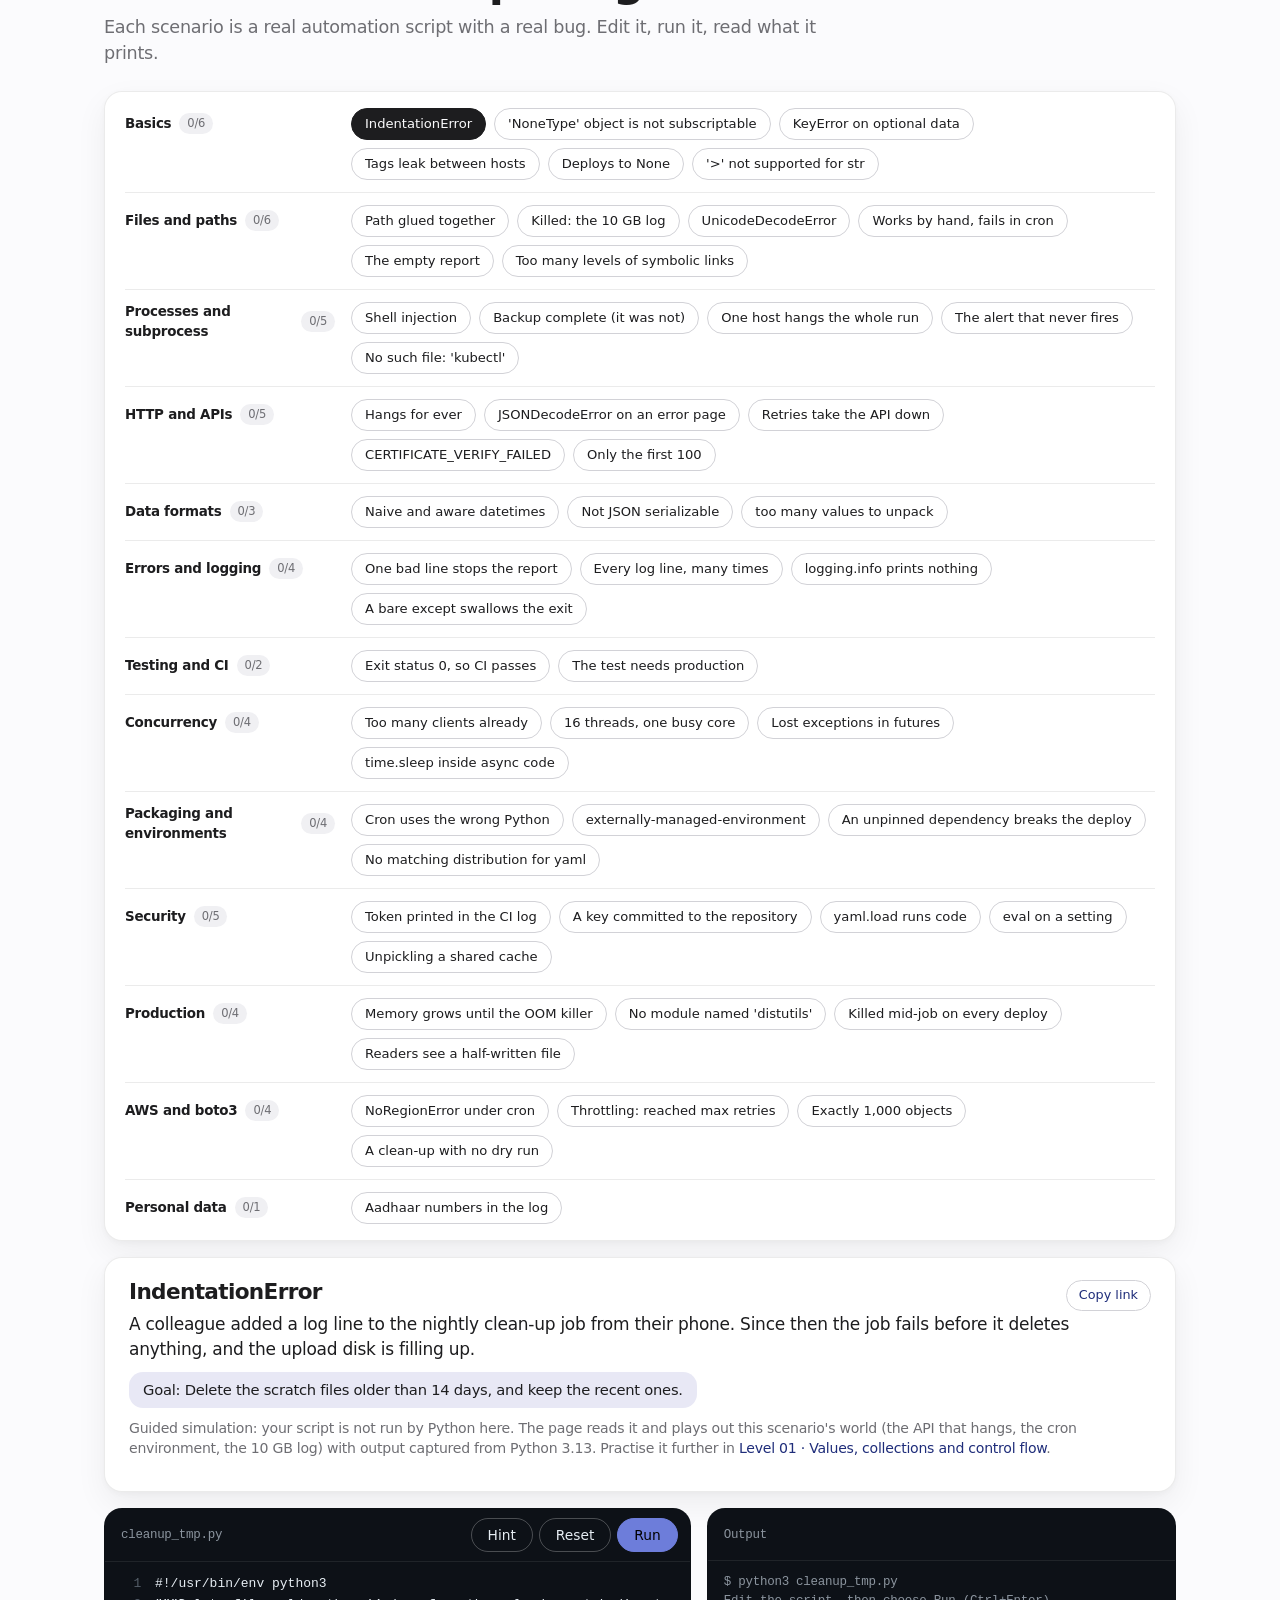
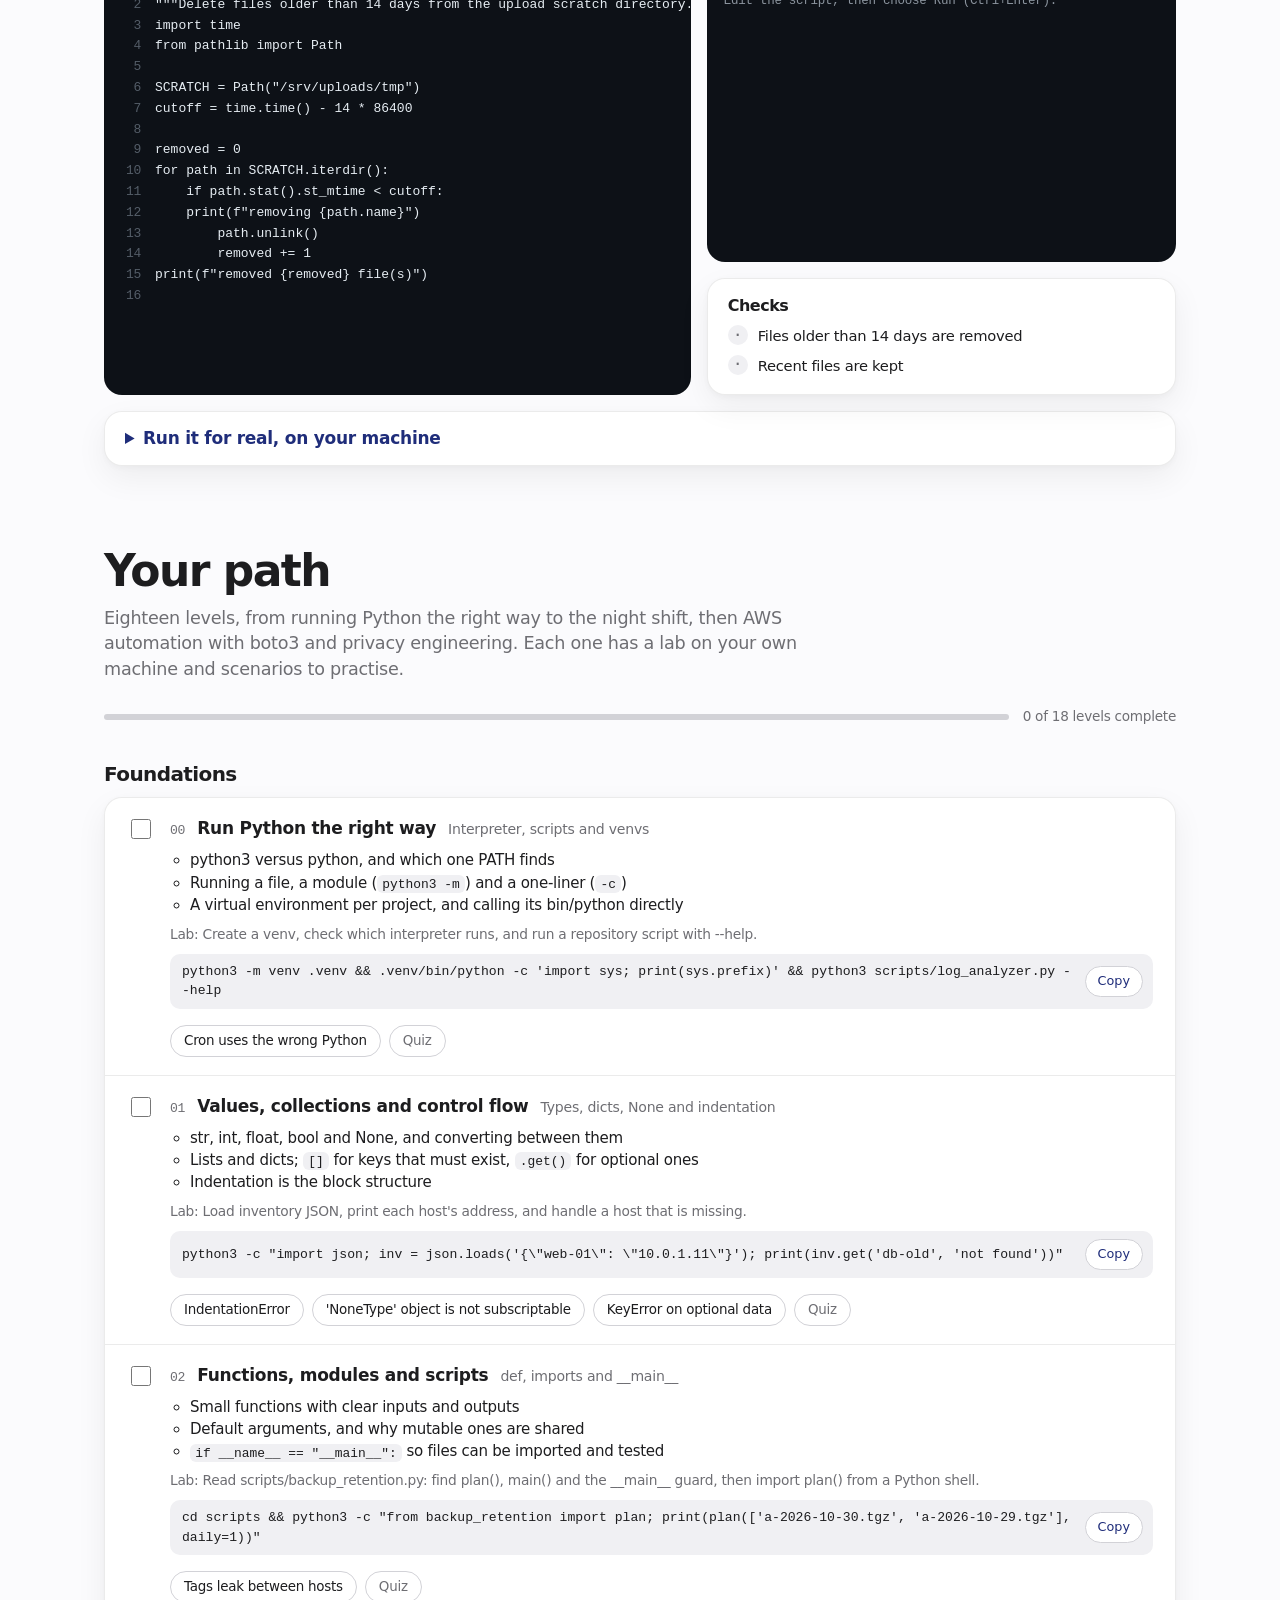
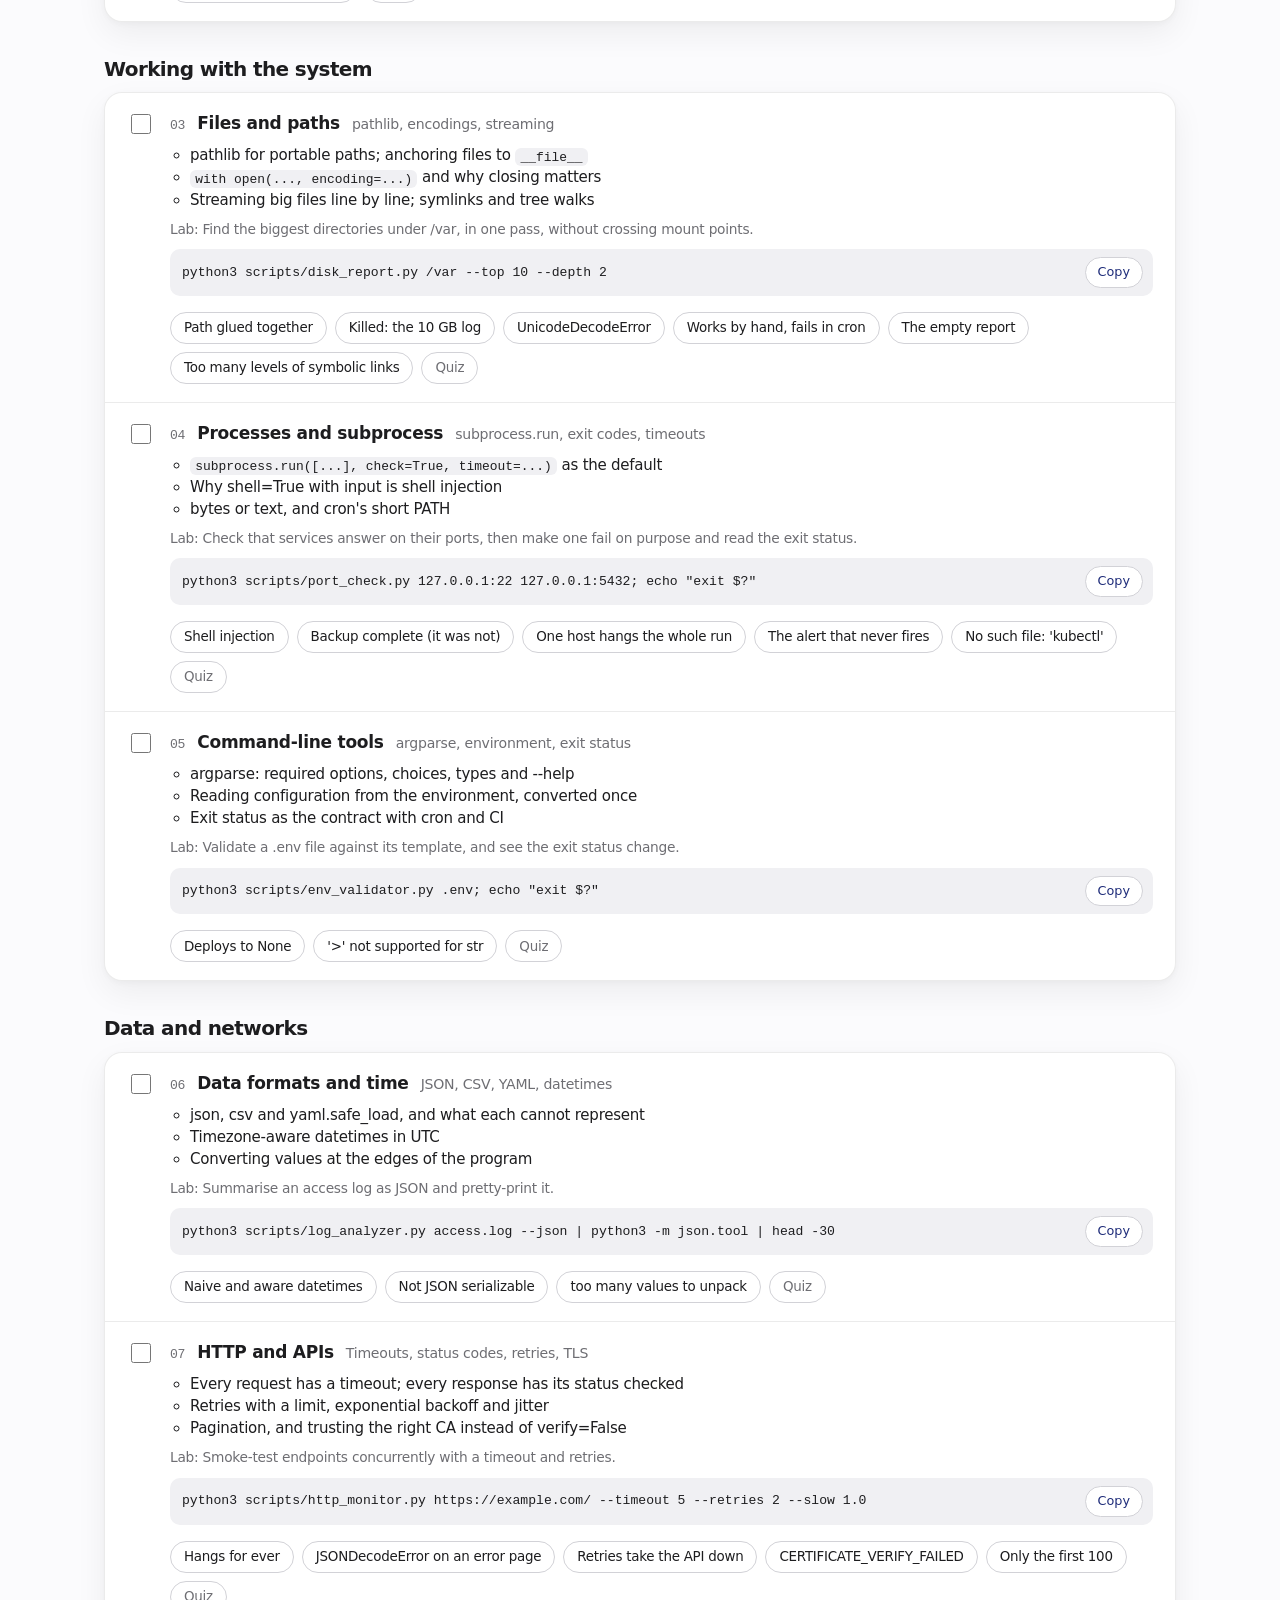
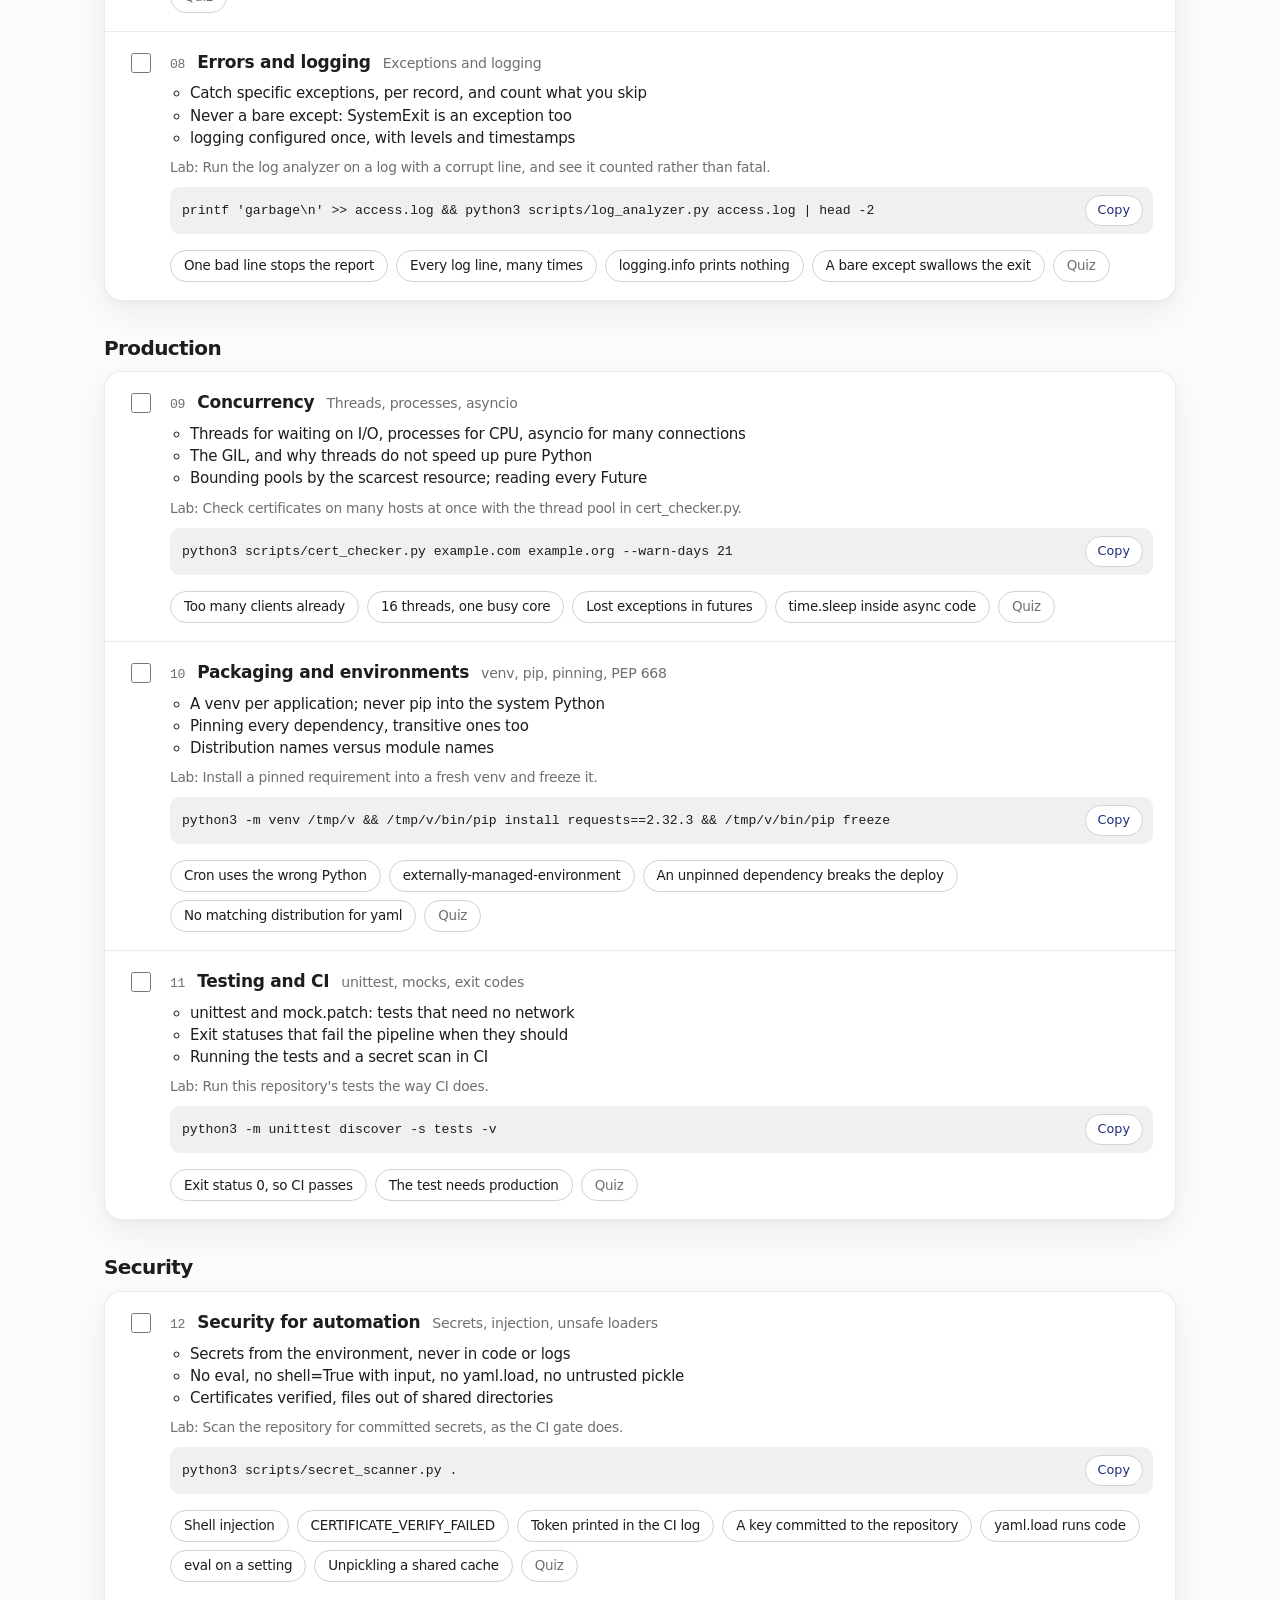
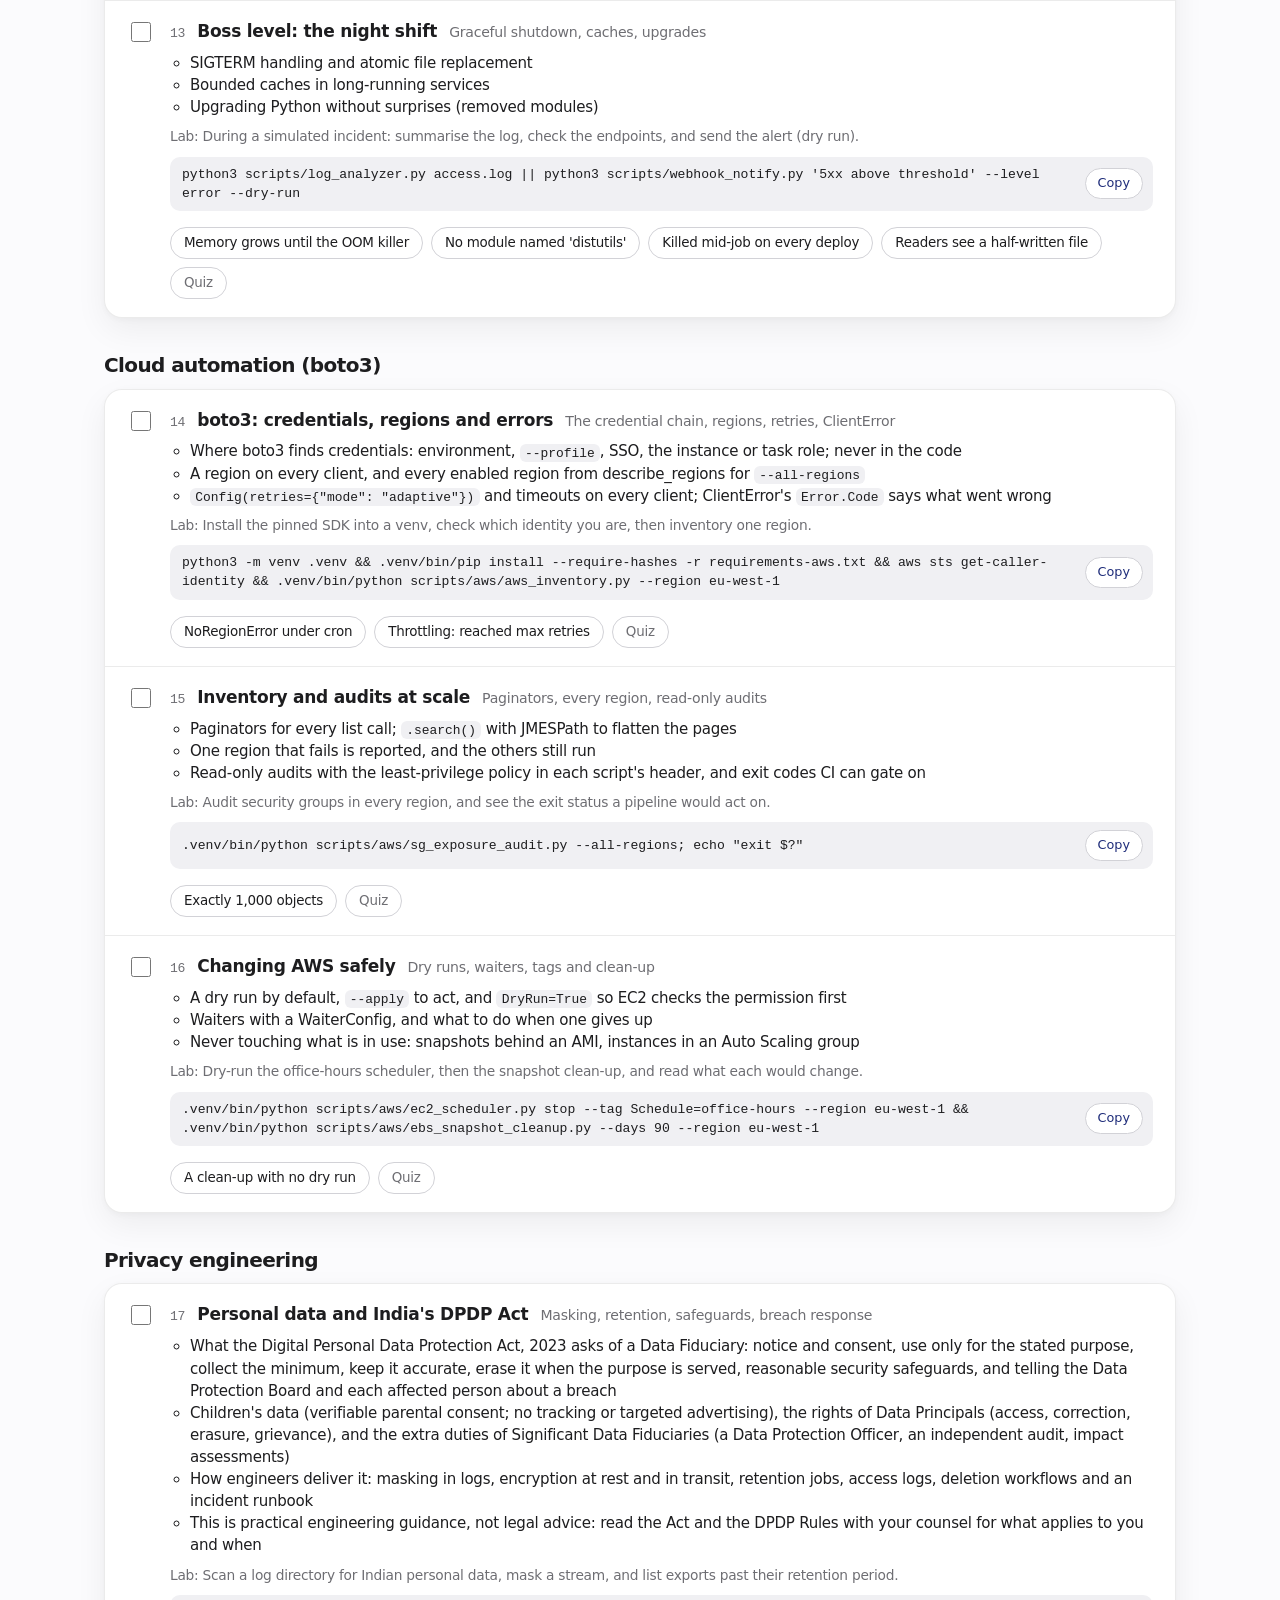
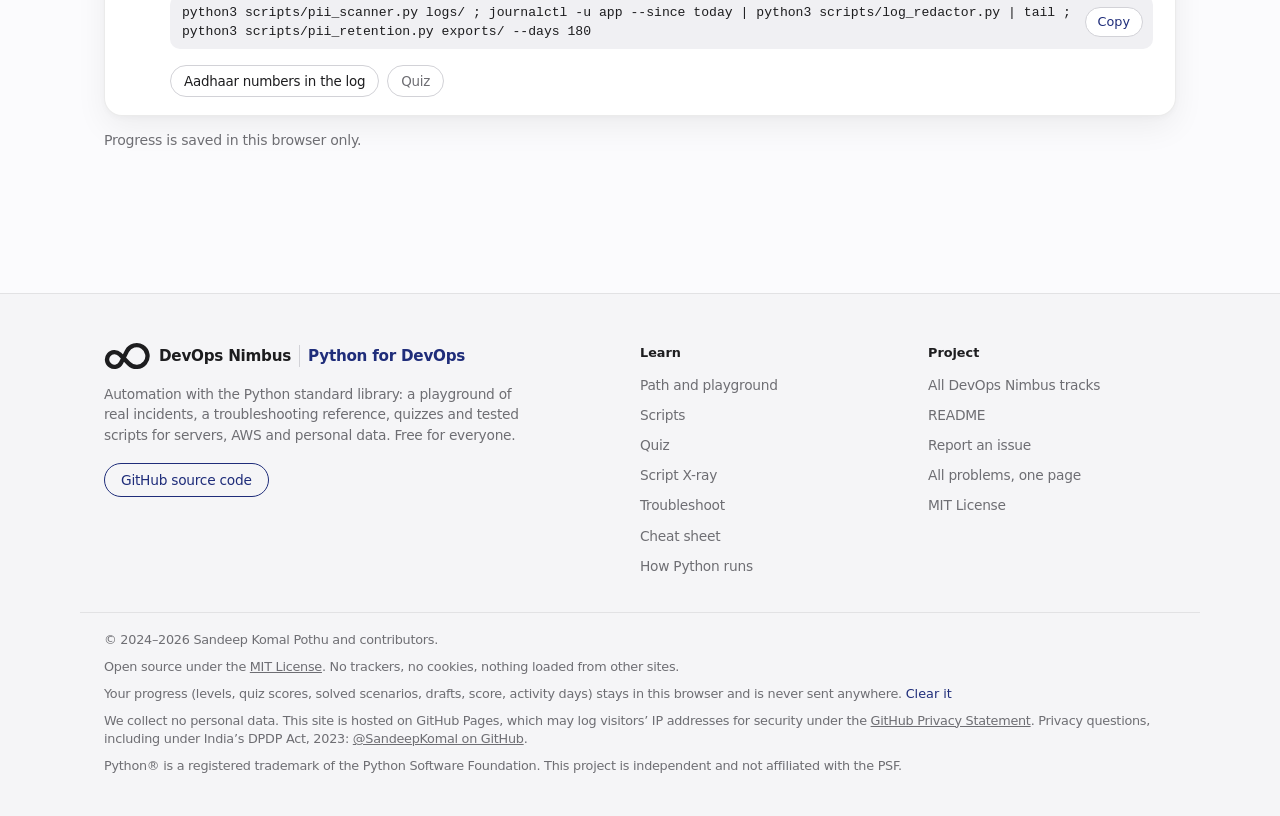
==== commit 18b82dac: "Teach the AWS and personal-data scripts on the site The new scripts need the same teaching as the st" ====
--- a/site/index.html
+++ b/site/index.html
@@ -4,11 +4,11 @@
   <meta charset="utf-8">
   <meta name="viewport" content="width=device-width, initial-scale=1">
   <meta http-equiv="Content-Security-Policy" content="default-src 'self'; script-src 'self'; style-src 'self'; img-src 'self' data:; connect-src 'none'; base-uri 'none'; form-action 'none'">
-  <meta name="description" content="Python for DevOps: fix 48 real automation incidents in the browser, from hanging HTTP calls and shell injection to cron, venv and pip errors. Script X-ray, a troubleshooting reference for common Python errors, quizzes and nine tested scripts.">
+  <meta name="description" content="Python for DevOps: fix 53 real automation incidents in the browser, from hanging HTTP calls and shell injection to cron, venv, pip and boto3 errors. Script X-ray, a troubleshooting reference for Python and AWS SDK errors, quizzes, and tested scripts for servers, AWS and personal data.">
   <meta property="og:type" content="website">
   <meta property="og:site_name" content="DevOps Nimbus">
   <meta property="og:title" content="Python for DevOps, zero to on-call · DevOps Nimbus">
-  <meta property="og:description" content="Automation scripts that do not hang, leak secrets or fail silently. Practise on 48 real incidents, look up Python errors, and X-ray your own scripts.">
+  <meta property="og:description" content="Automation scripts that do not hang, leak secrets or fail silently. Practise on 53 real incidents, look up Python and boto3 errors, and X-ray your own scripts.">
   <meta property="og:url" content="https://sandeepkomal.github.io/python_scripts/">
   <link rel="canonical" href="https://sandeepkomal.github.io/python_scripts/">
   <title>Python for DevOps · DevOps Nimbus</title>
@@ -134,7 +134,7 @@
         </section>
 
         <h2 class="section-title" id="levels-title">Your path</h2>
-        <p class="section-sub">Fourteen levels, from running Python the right way to the night shift. Each one has a lab on your own machine and scenarios to practise.</p>
+        <p class="section-sub">Eighteen levels, from running Python the right way to the night shift, then AWS automation with boto3 and privacy engineering. Each one has a lab on your own machine and scenarios to practise.</p>
         <div class="progress-row">
           <div class="bar" role="progressbar" aria-label="Levels complete" aria-valuemin="0" aria-valuemax="14" id="bar"><span id="bar-fill"></span></div>
           <span id="bar-text"></span>
@@ -145,8 +145,8 @@
     </section>
 
     <section id="tab-scripts" class="tab wrap" hidden>
-      <h2>Nine scripts, tested and ready</h2>
-      <p class="lede">The repository's <code>scripts/</code>: standard library only, Python 3.10 or newer, <code>--help</code>, safe defaults and exit codes for cron and CI. The samples are real runs.</p>
+      <h2>Scripts, tested and ready</h2>
+      <p class="lede">The repository's <code>scripts/</code> need only Python 3.10 or newer; <code>scripts/aws/</code> adds boto3, pinned in <code>requirements-aws.txt</code>. Every one has <code>--help</code>, safe defaults (changes are dry runs until <code>--apply</code>), JSON output and exit codes for cron and CI, and never prints a secret or personal data. The samples are real runs; the AWS ones ran against botocore's Stubber, as in the tests.</p>
       <div id="scripts-list" class="scripts"></div>
     </section>
 
@@ -217,7 +217,7 @@
     <div class="wrap foot-grid">
       <div class="foot-brand">
         <a class="brand" href="#path"><img class="mark" src="nimbus.svg" alt="" width="47" height="28">DevOps Nimbus <span class="brand-track">Python for DevOps</span></a>
-        <p>Automation with the Python standard library: a playground of real incidents, a troubleshooting reference, quizzes and nine tested scripts. Free for everyone.</p>
+        <p>Automation with the Python standard library: a playground of real incidents, a troubleshooting reference, quizzes and tested scripts for servers, AWS and personal data. Free for everyone.</p>
         <a class="pill small-pill" href="https://github.com/SandeepKomal/python_scripts">GitHub source code</a>
       </div>
       <nav class="foot-col" aria-label="Learn">
--- a/site/style.css
+++ b/site/style.css
@@ -197,6 +197,8 @@
 
 /* Scripts */
 .scripts { display: grid; grid-template-columns: repeat(2, minmax(0, 1fr)); gap: 18px; }
+.script-group { grid-column: 1 / -1; margin: 22px 0 -4px; }
+.script-group:first-child { margin-top: 0; }
 .script h3 { margin: 0; font-size: 1.3rem; }
 .script-head { display: flex; justify-content: space-between; align-items: baseline; gap: 10px; flex-wrap: wrap; }
 .script h4 { margin: 16px 0 6px; font-size: .85rem; color: var(--muted); }
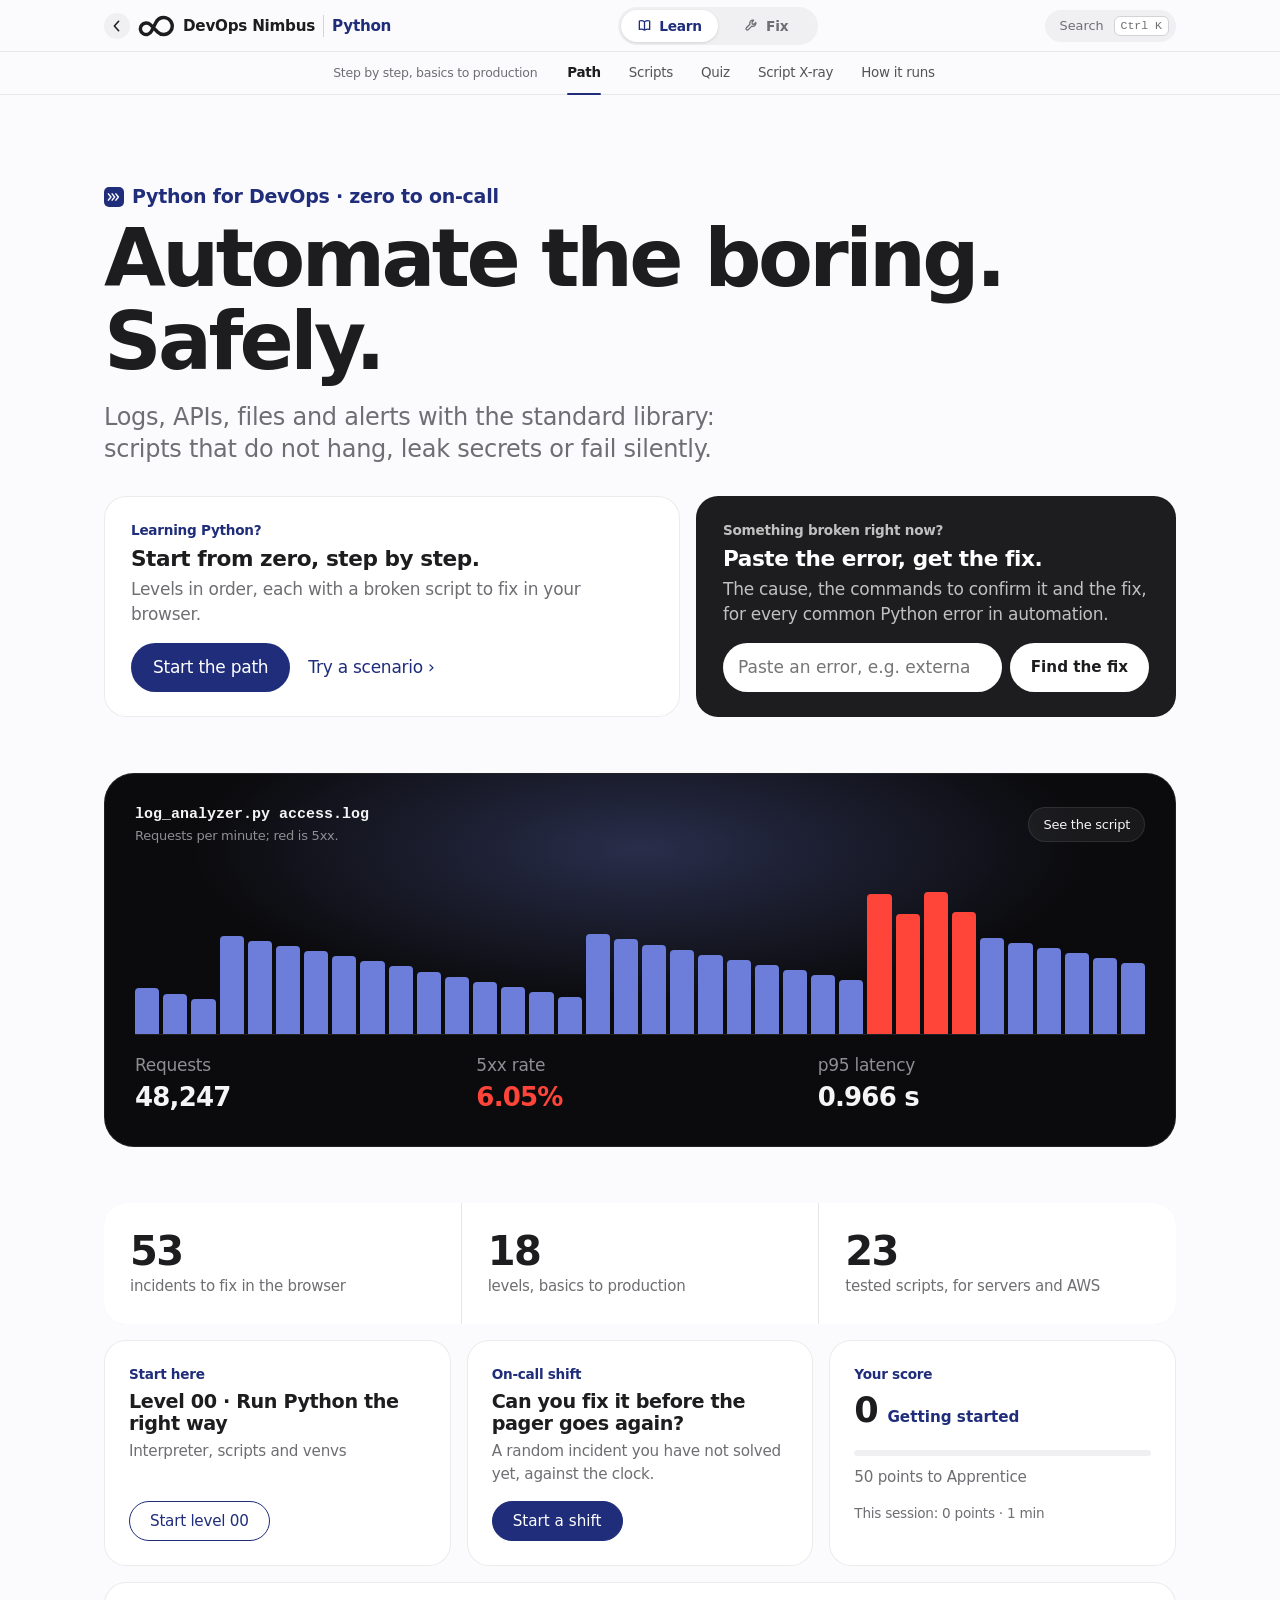
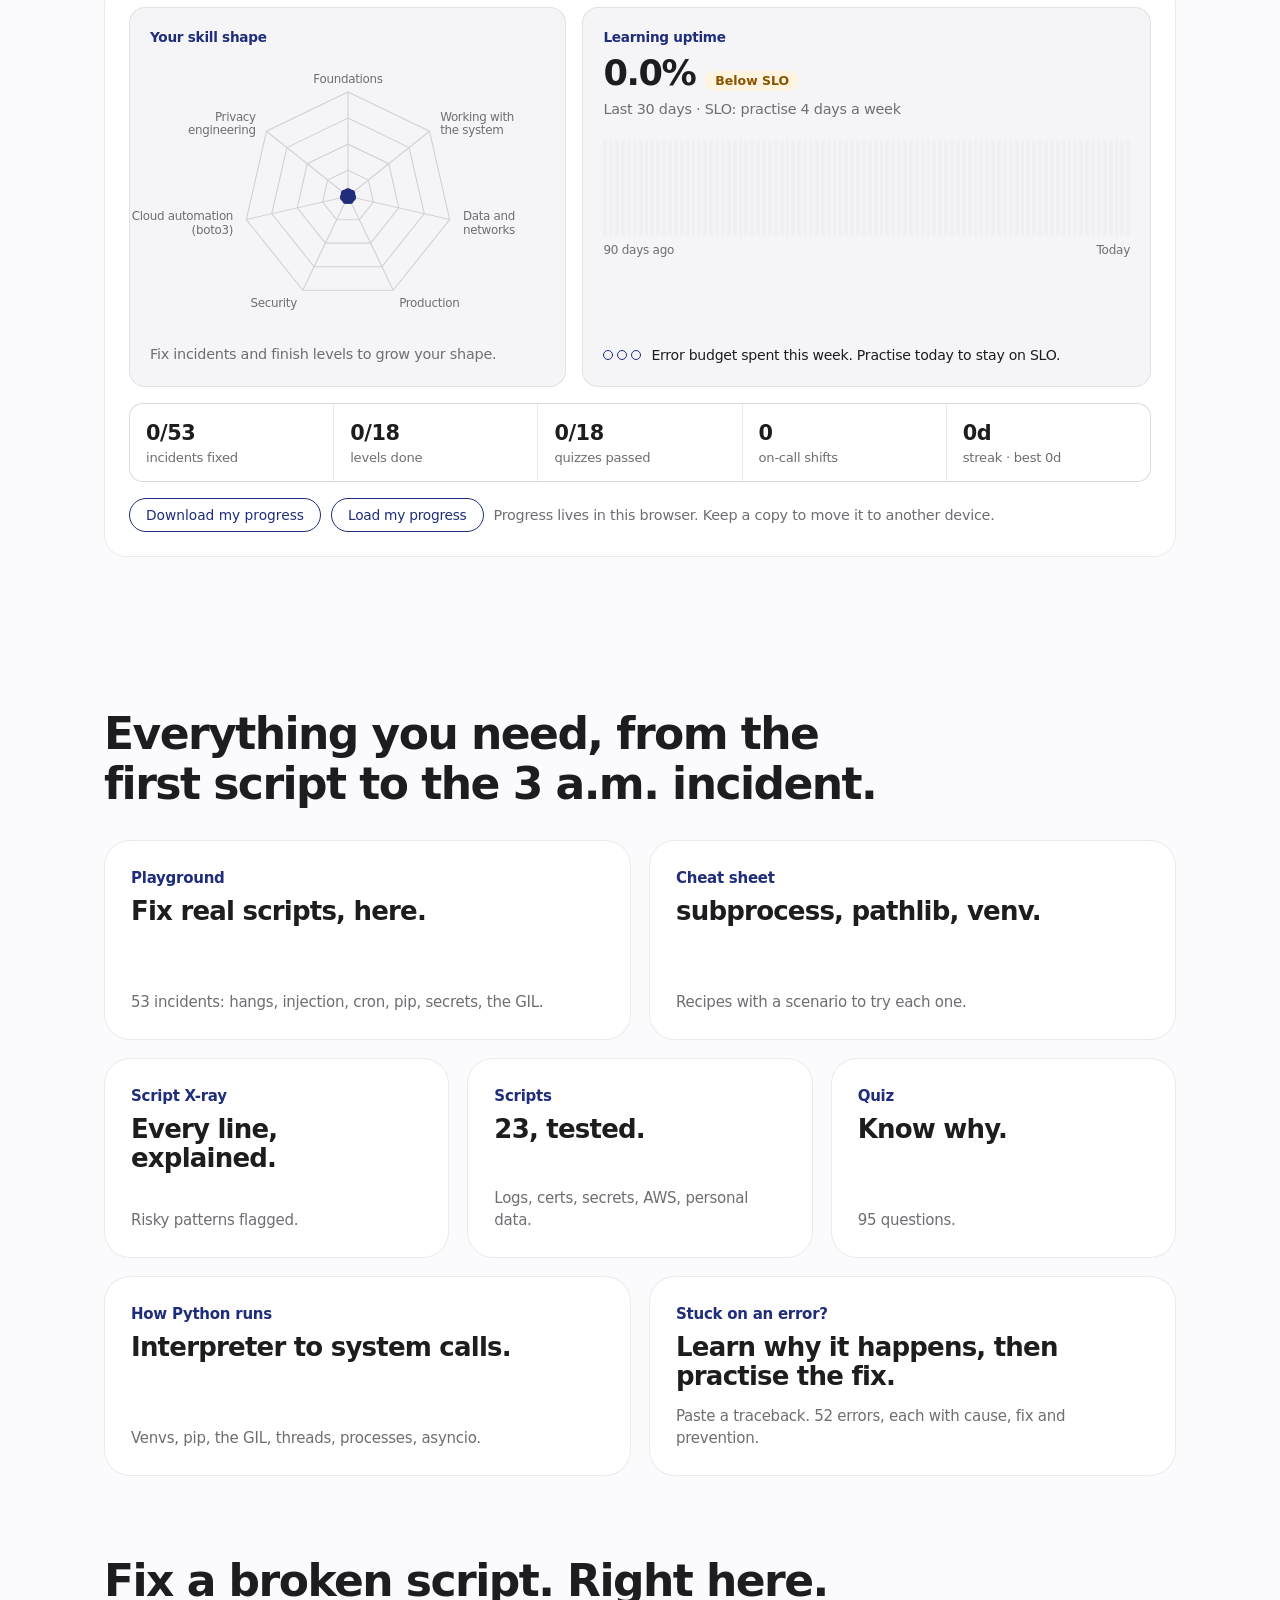
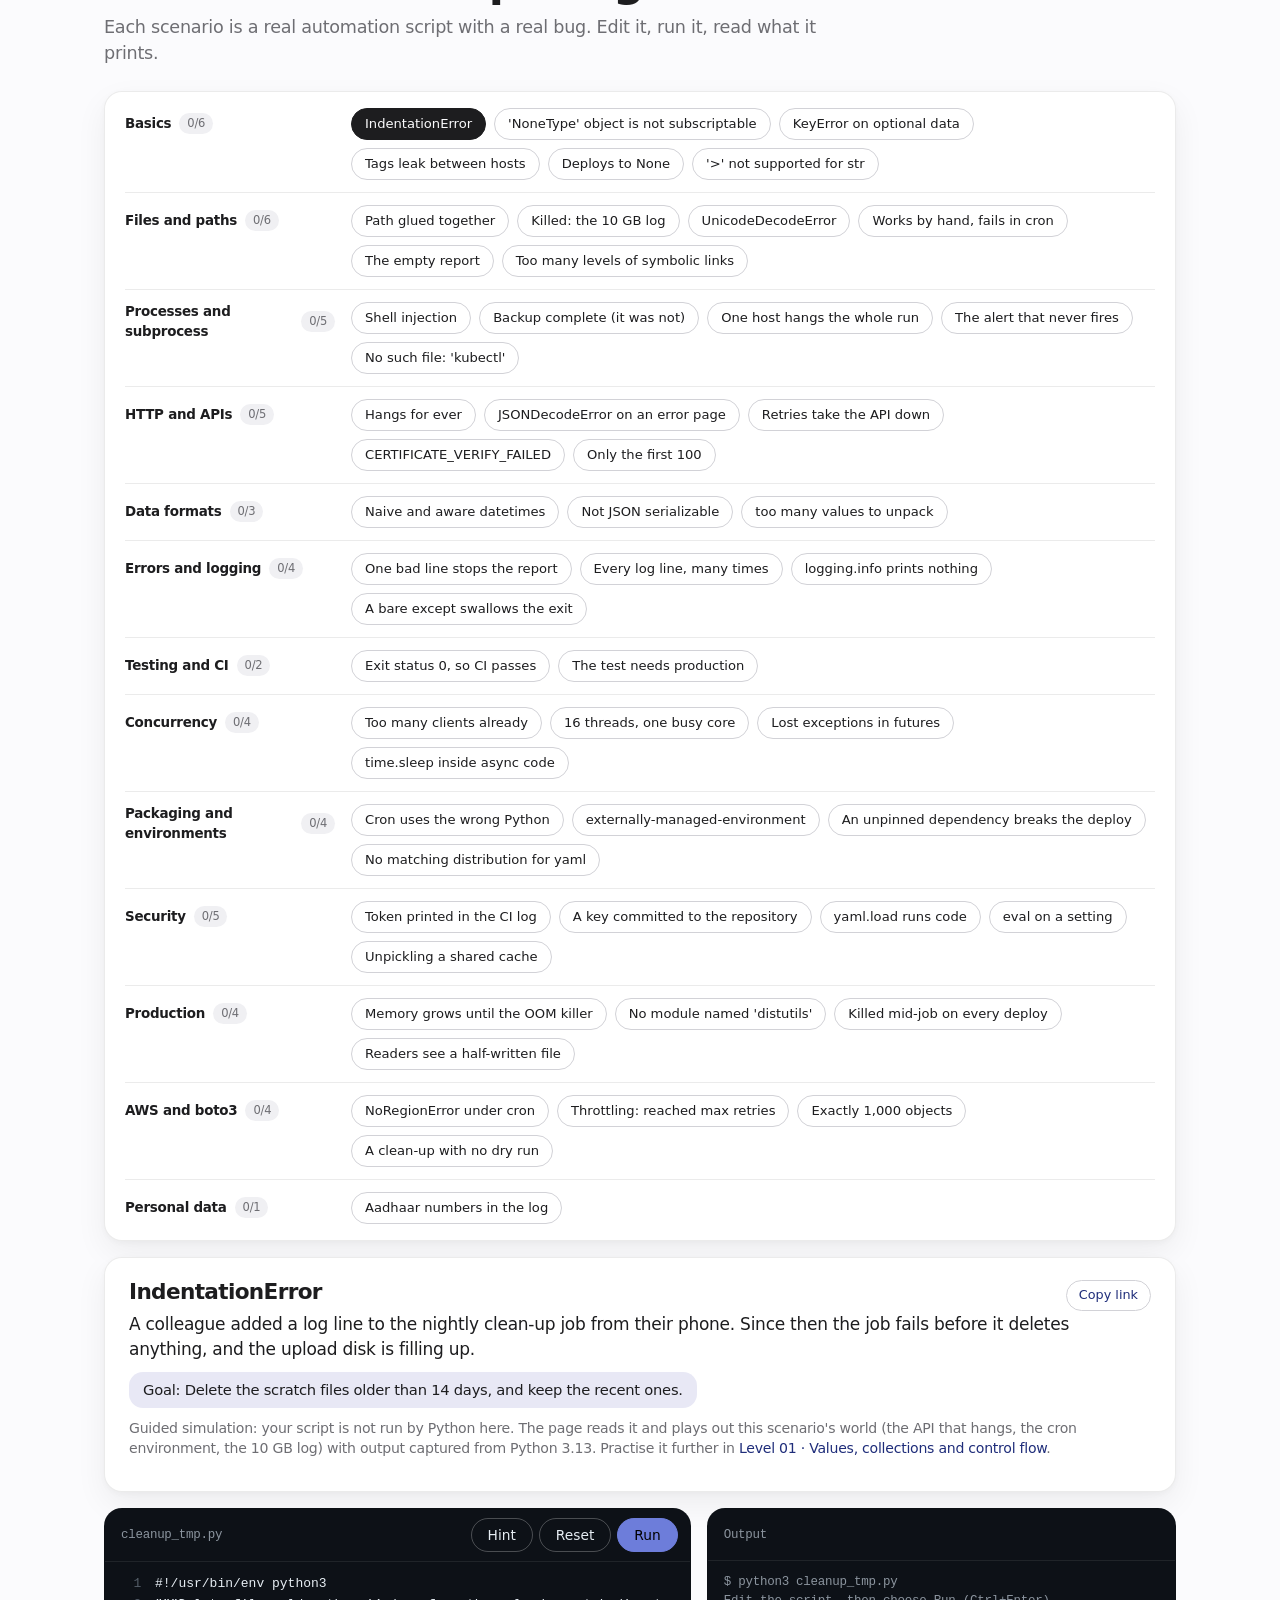
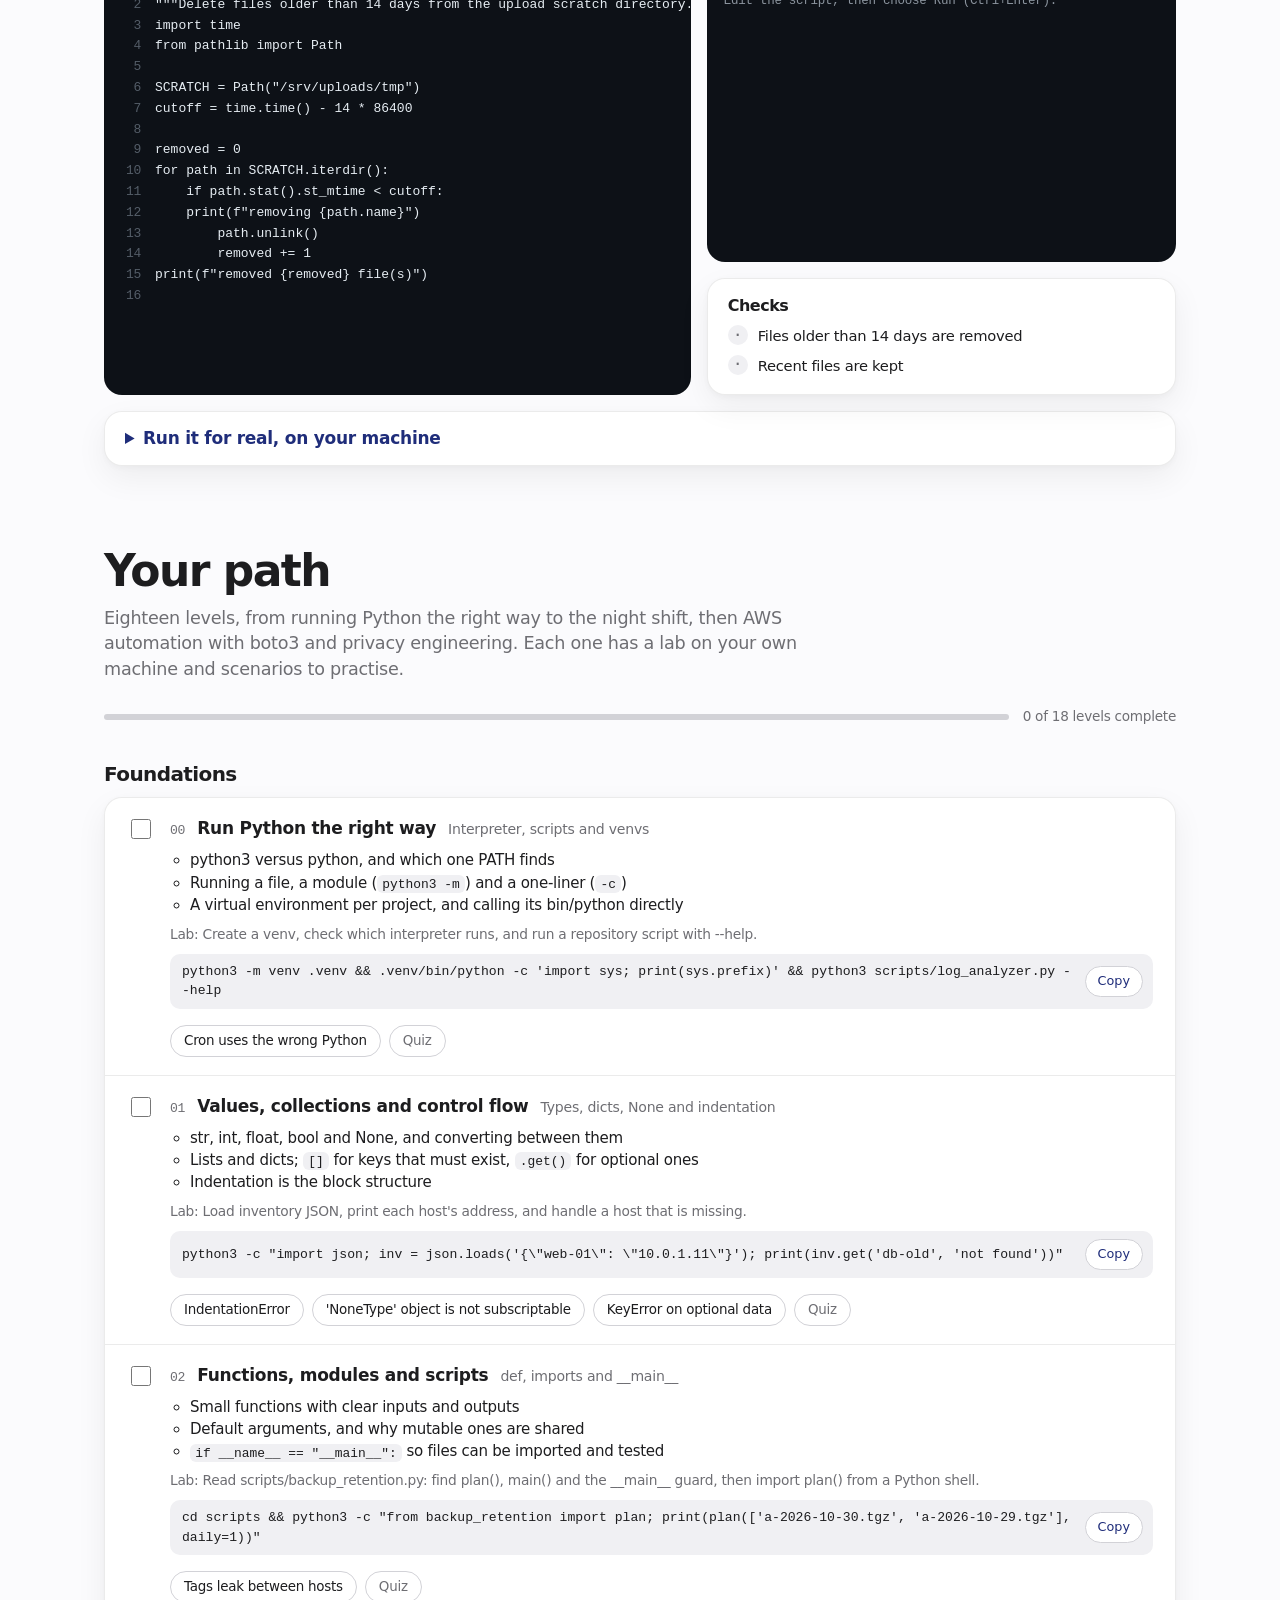
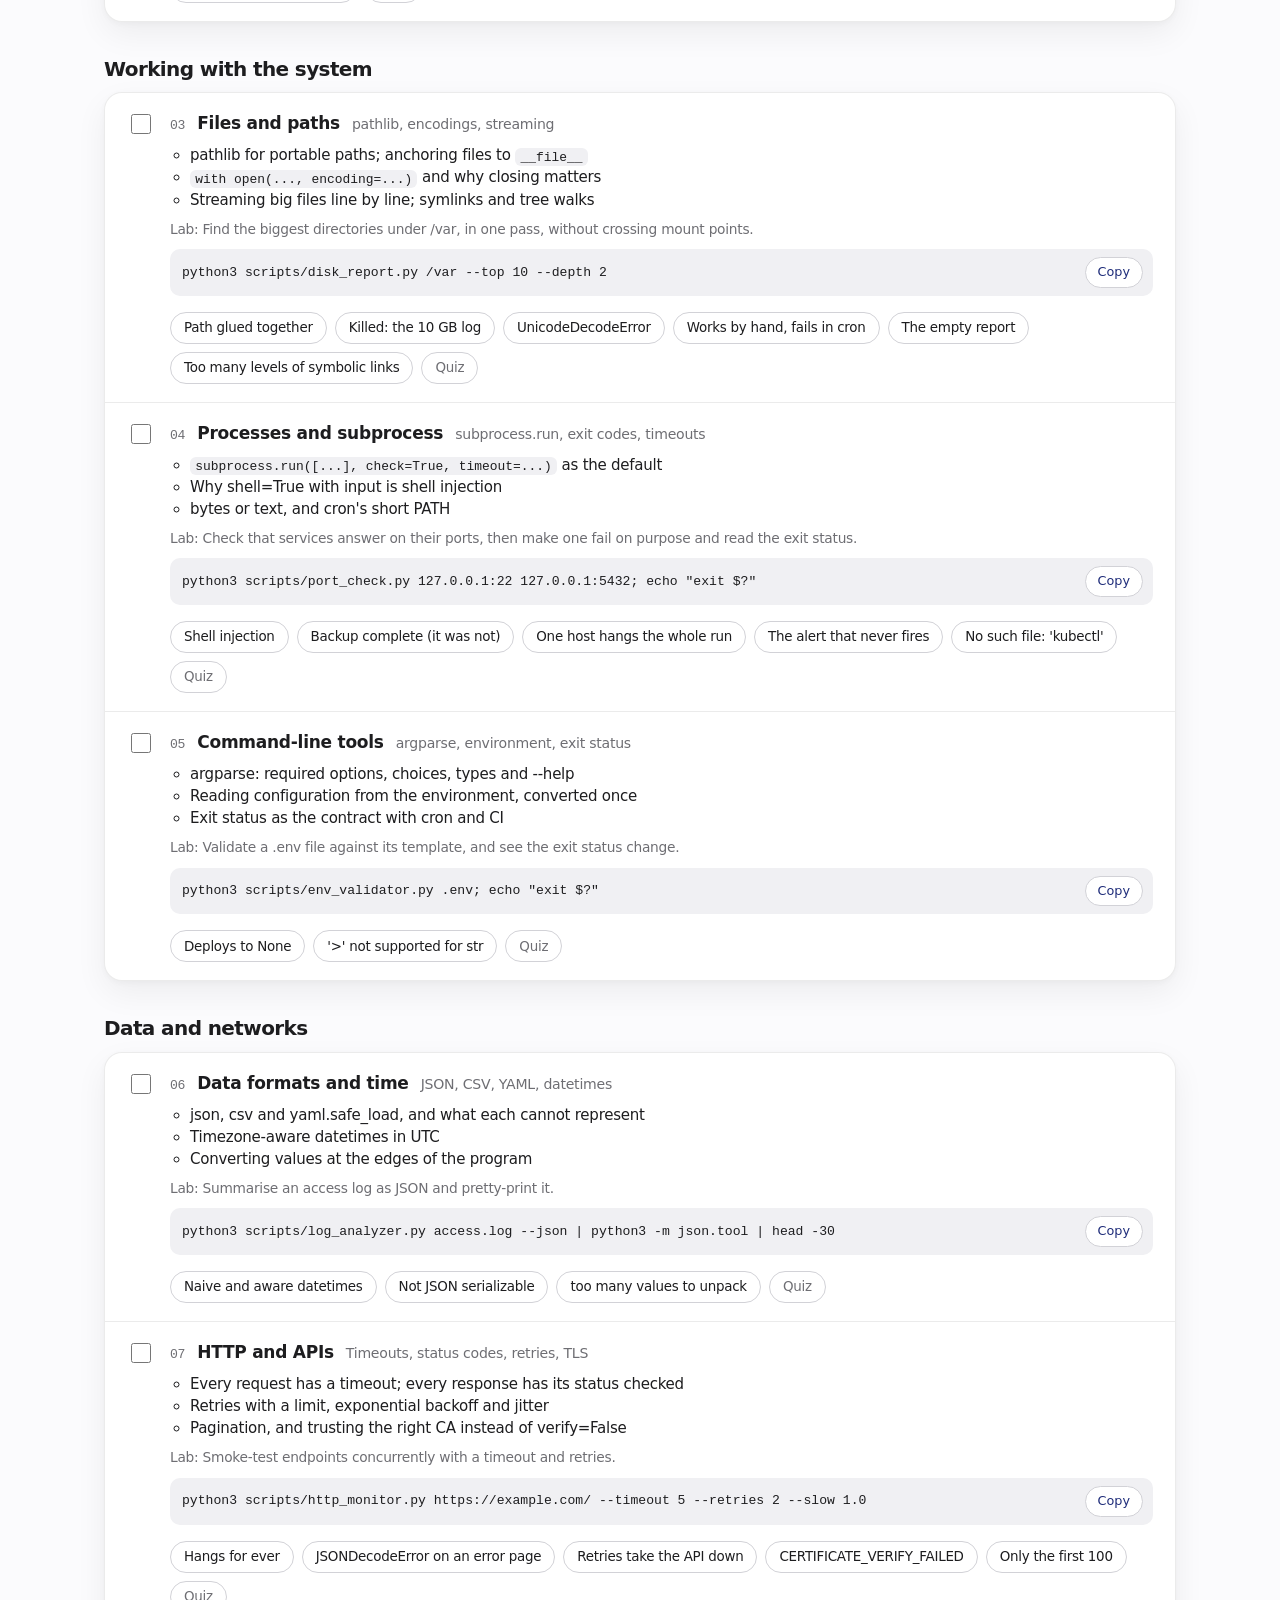
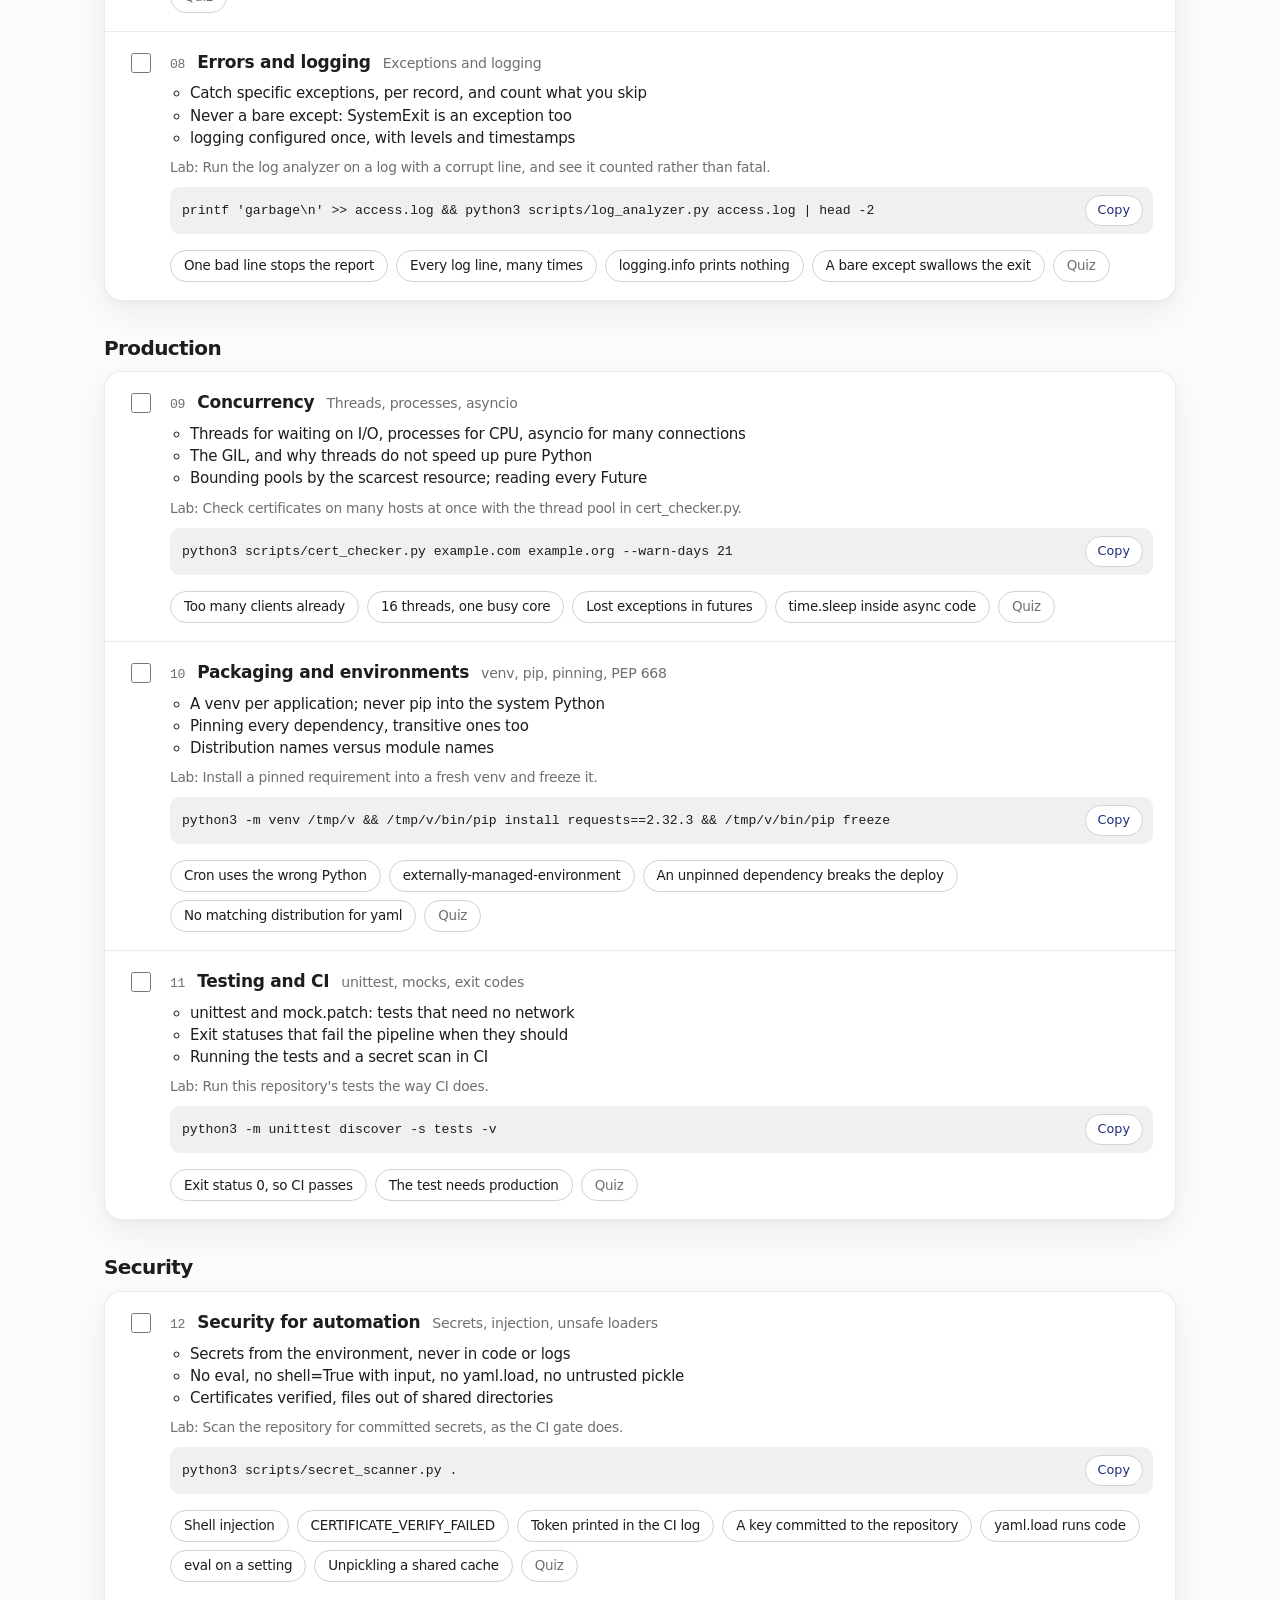
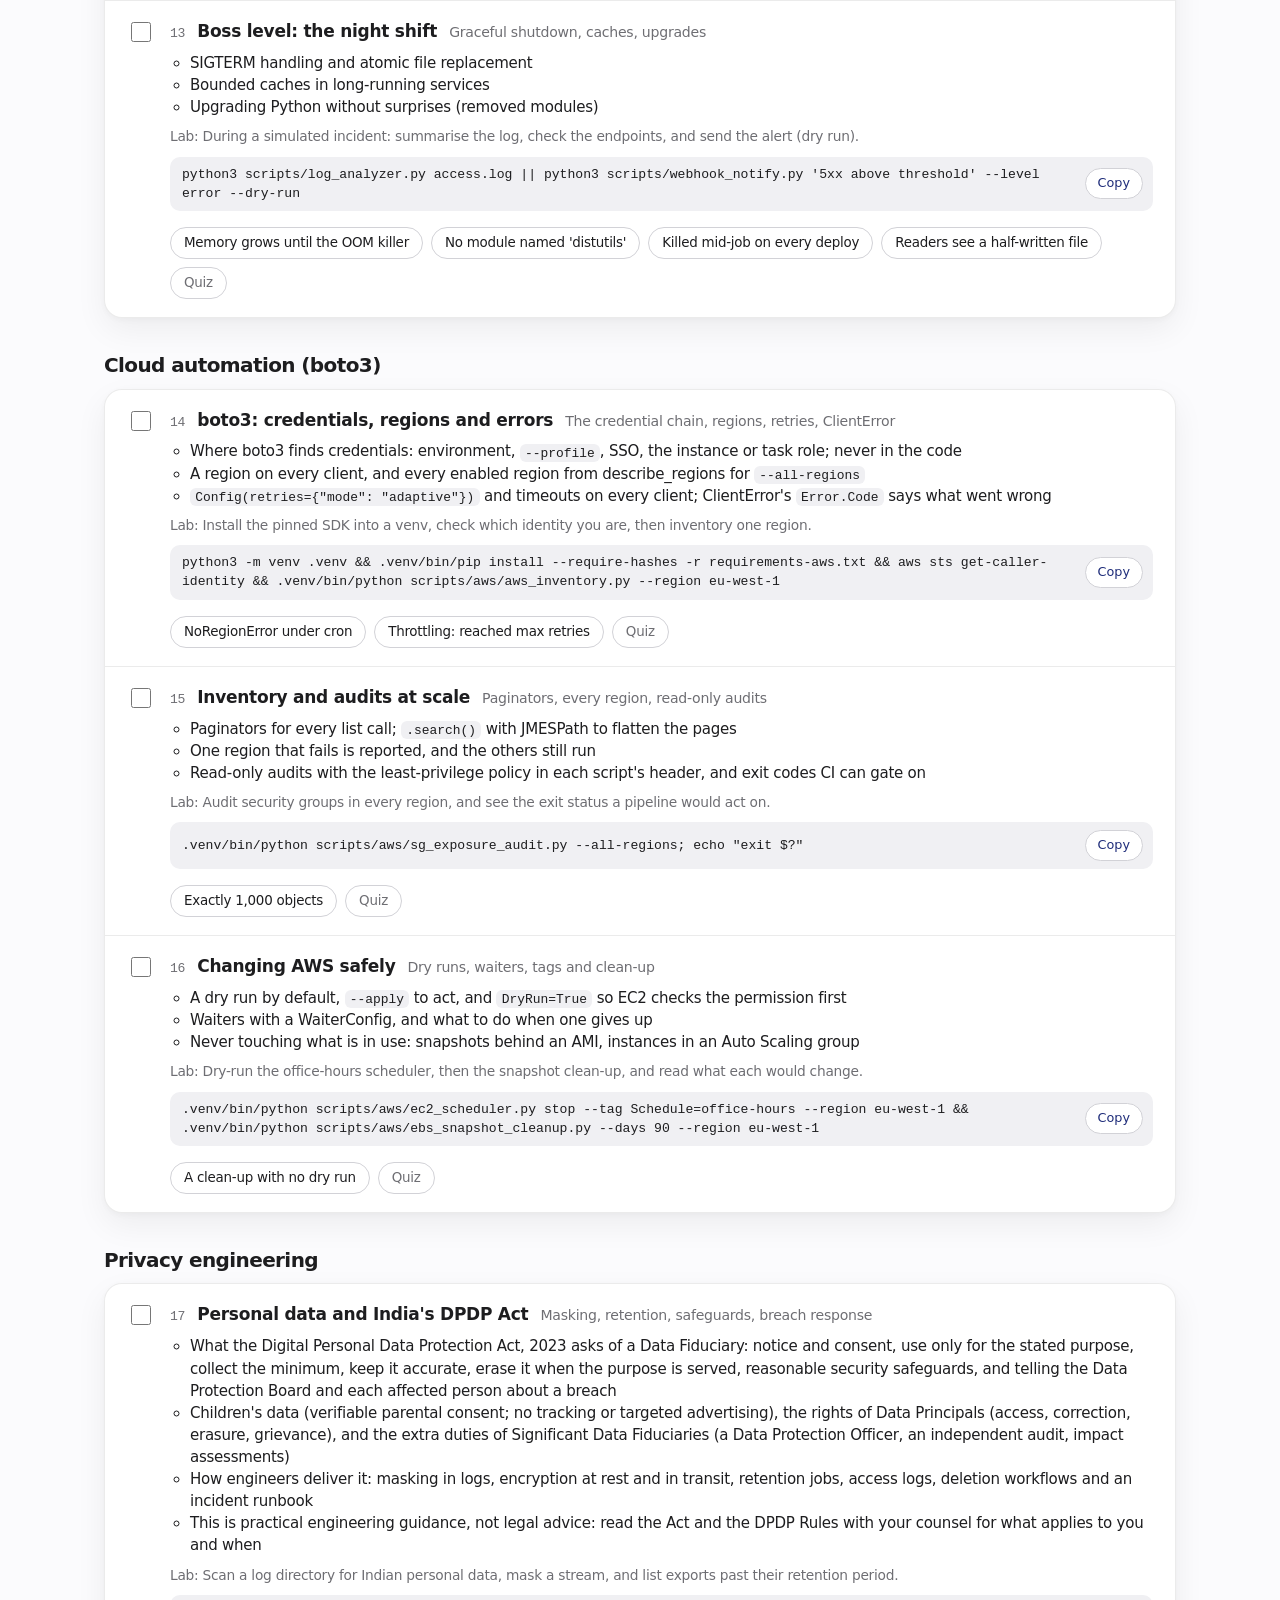
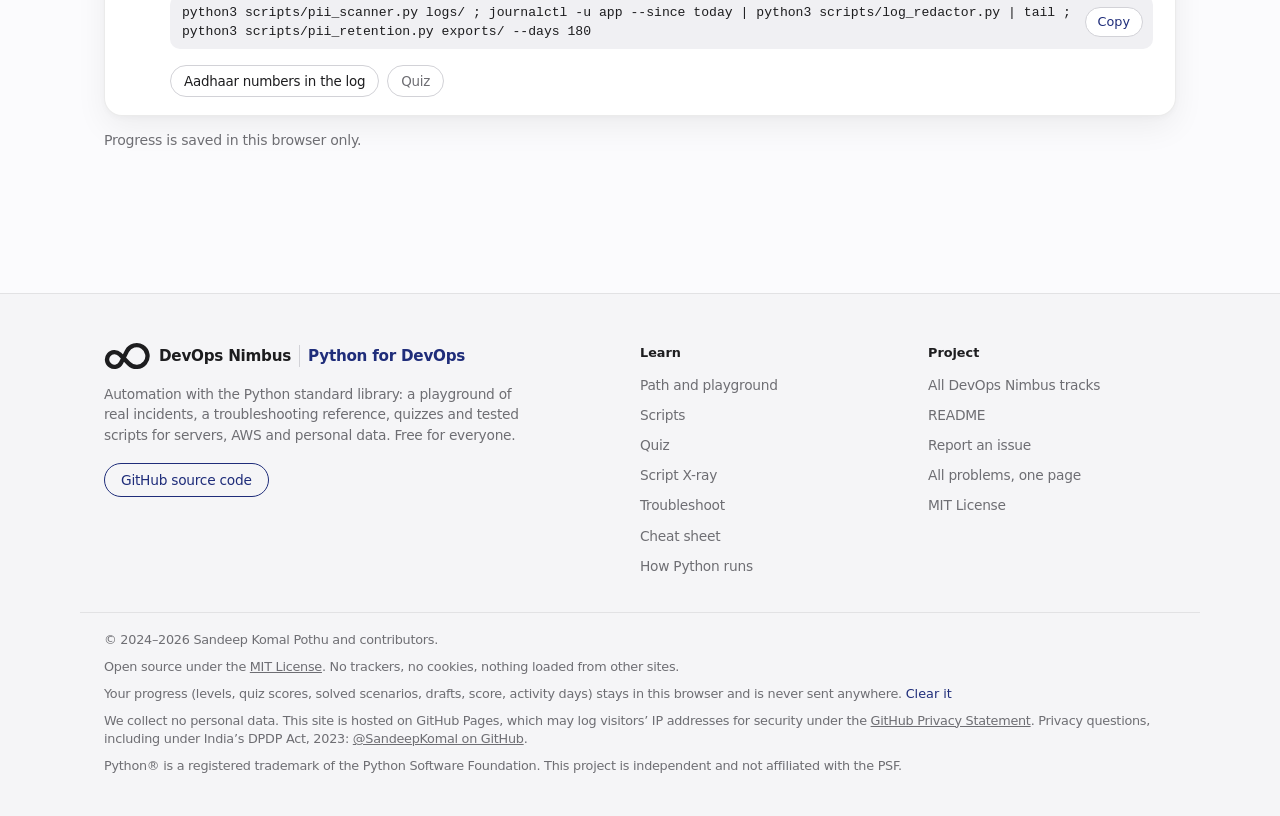
==== commit aadf250e: "Add a back button to all tracks in the header A round back button and "DevOps Nimbus" now lead to th" ====
--- a/site/index.html
+++ b/site/index.html
@@ -19,10 +19,10 @@
   <a class="skip" href="#main">Skip to content</a>
   <header class="top">
     <div class="wrap top-inner">
-      <a class="brand" href="#path" aria-label="DevOps Nimbus Python for DevOps, home">
-        <img class="mark" src="nimbus.svg" alt="" width="37" height="22">
-        DevOps Nimbus <span class="brand-track">Python</span>
-      </a>
+      <div class="brand">
+        <a class="brand-hub" href="https://sandeepkomal.github.io/devops-nimbus/" title="Back to all DevOps Nimbus tracks"><span class="brand-back" aria-hidden="true"><svg viewBox="0 0 8 14" width="7" height="12"><path d="M6.5 1.5 1.5 7l5 5.5" fill="none" stroke="currentColor" stroke-width="1.8" stroke-linecap="round" stroke-linejoin="round"/></svg></span><img class="mark" src="nimbus.svg" alt="" width="37" height="22"><span>DevOps Nimbus</span><span class="sr-only">: back to all tracks</span></a>
+        <a class="brand-track" href="#path">Python</a>
+      </div>
       <nav class="switch" aria-label="Mode">
         <a class="sw learn" href="#path"><svg viewBox="0 0 16 16" width="15" height="15" aria-hidden="true"><path d="M2.5 3.2c1.8-.6 3.6-.4 5.5.8 1.9-1.2 3.7-1.4 5.5-.8v9c-1.8-.6-3.6-.4-5.5.8-1.9-1.2-3.7-1.4-5.5-.8zM8 4v9" fill="none" stroke="currentColor" stroke-width="1.4" stroke-linejoin="round"/></svg>Learn</a>
         <a class="sw fix" href="#fix"><svg viewBox="0 0 16 16" width="15" height="15" aria-hidden="true"><path d="M10.2 2.4a3.3 3.3 0 0 0-3.9 4.3L2.6 10.4a1.4 1.4 0 0 0 2 2l3.7-3.7a3.3 3.3 0 0 0 4.3-3.9l-2 2-1.7-.4-.4-1.7z" fill="none" stroke="currentColor" stroke-width="1.4" stroke-linejoin="round"/></svg>Fix</a>
--- a/site/style.css
+++ b/site/style.css
@@ -501,3 +501,15 @@
 .door.fix .pill { background: var(--on-oncall); color: var(--oncall); border-color: transparent; font-weight: 600; }
 .door.fix .pill:hover { background: color-mix(in srgb, var(--on-oncall) 88%, var(--oncall)); }
 .door.fix input[type="search"] { border-color: transparent; }
+
+/* Header brand: a round back button and "DevOps Nimbus" go to all tracks; the track name goes to this track's start. */
+.brand > a { display: flex; align-items: center; gap: 8px; text-decoration: none; }
+.brand-hub { color: inherit; }
+.brand-back { display: grid; place-items: center; width: 26px; height: 26px; border-radius: 50%; background: var(--code-bg); color: var(--text); transition: background .2s, transform .2s; }
+.brand-back svg { display: block; margin-left: -1px; }
+.brand-hub:hover .brand-back { background: var(--line); transform: translateX(-2px); }
+.brand > a:hover { text-decoration: none; }
+.brand-hub:hover > span:not(.brand-back) { opacity: .75; }
+.brand-hub:focus-visible { outline: 2px solid var(--accent); outline-offset: 3px; }
+.sr-only { position: absolute; width: 1px; height: 1px; padding: 0; margin: -1px; overflow: hidden; clip: rect(0 0 0 0); white-space: nowrap; border: 0; }
+@media (prefers-reduced-motion: reduce) { .brand-back { transition: none; } }
